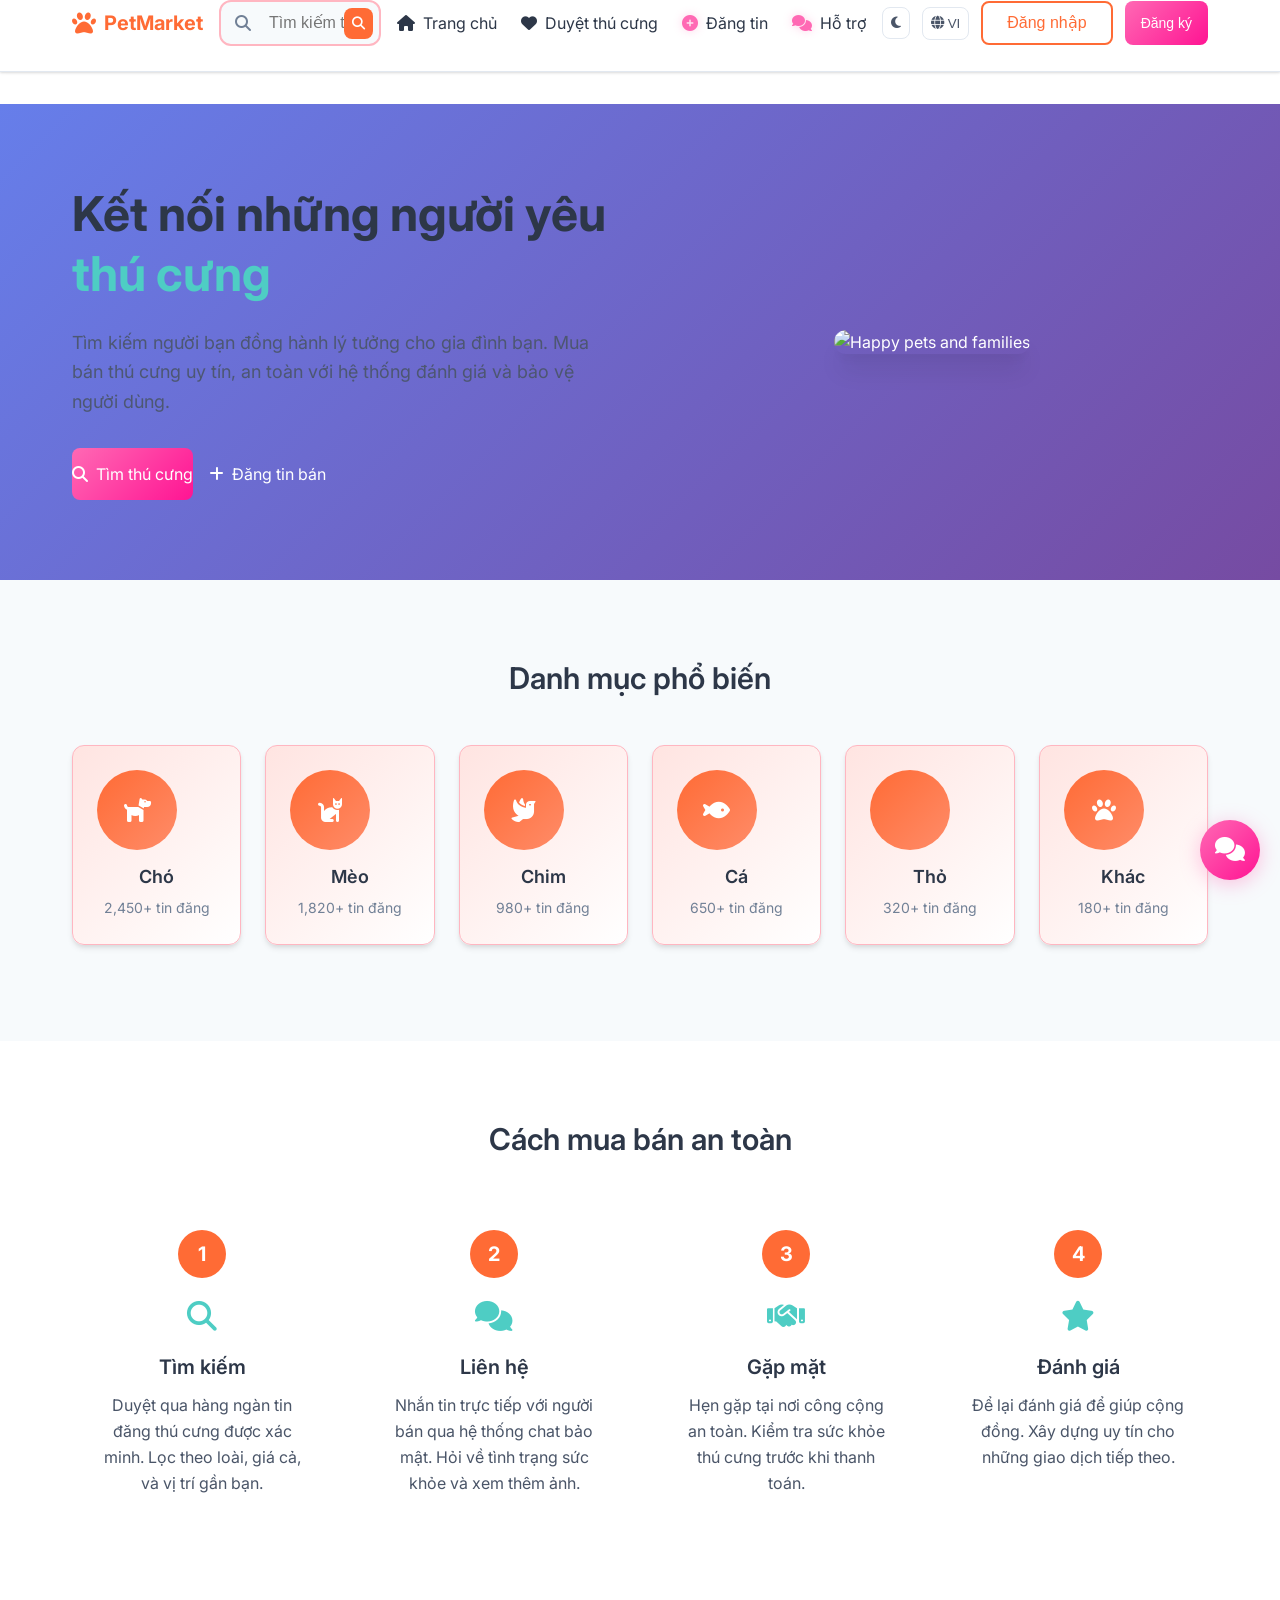
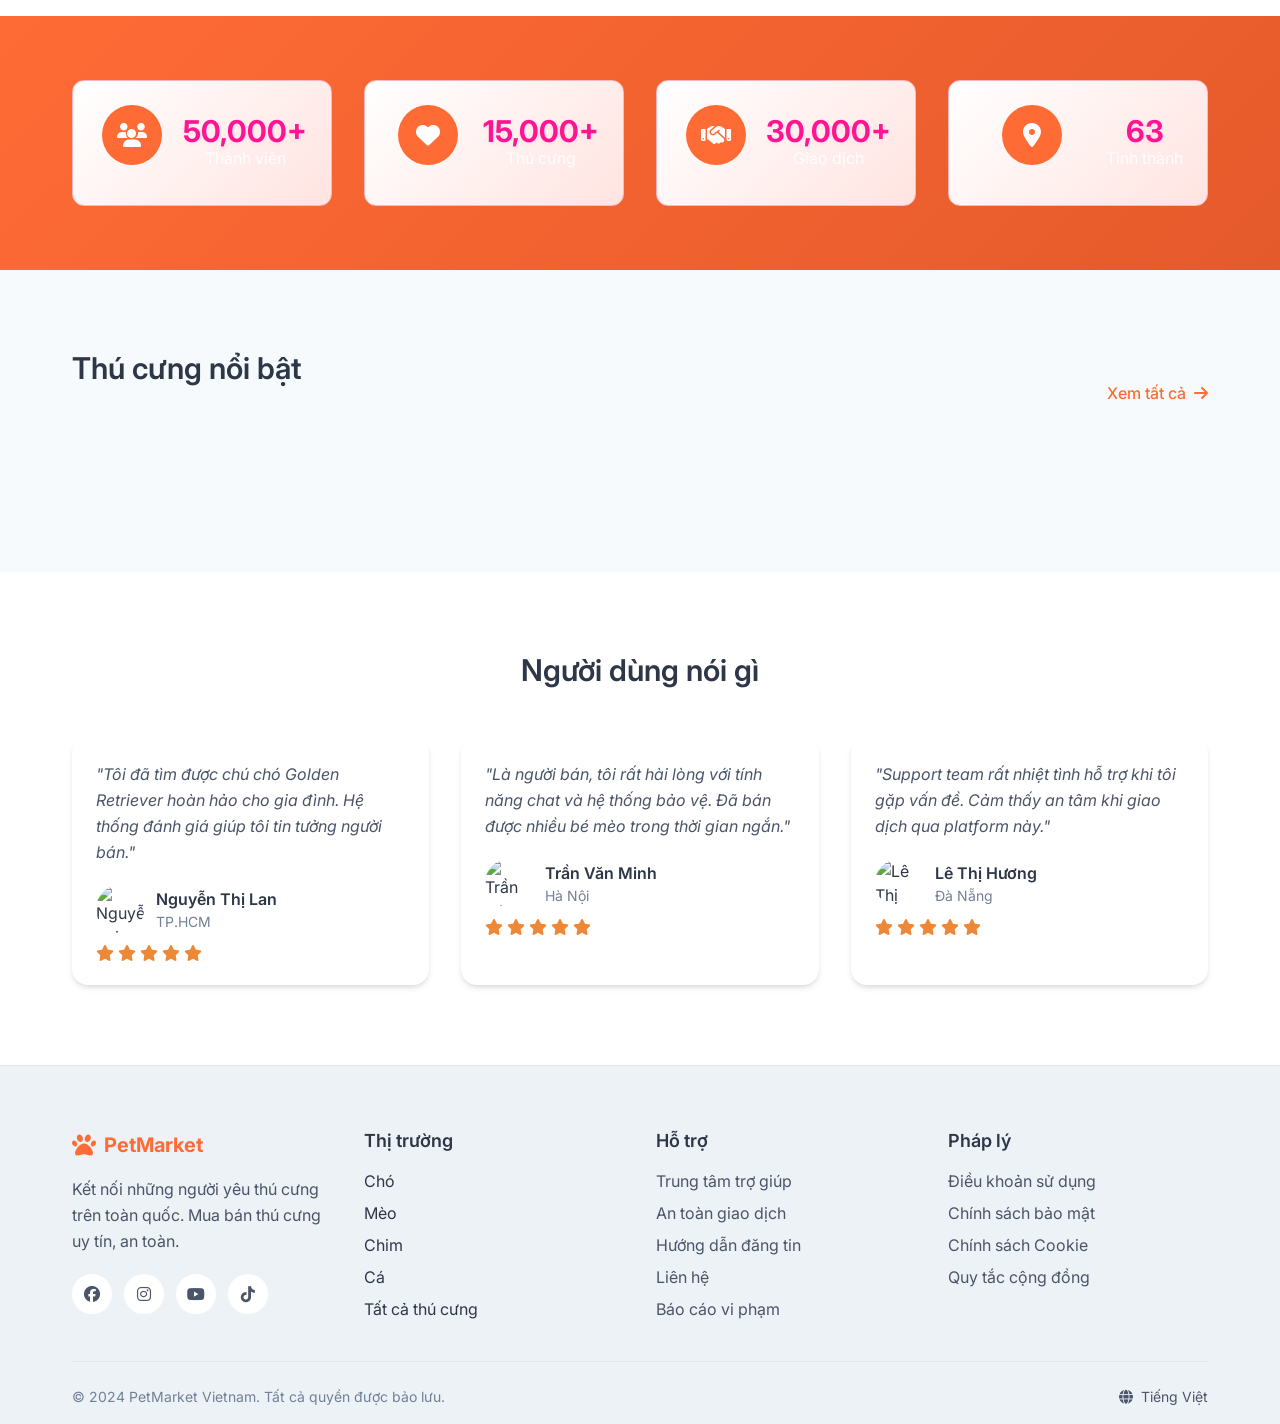
==== index.html @ 0b7215d8 "Complete chat functionality, optimize mobile UI/UX, and implement demo API system Co-authored-by: Ze" ====
<!DOCTYPE html>
<html lang="vi" data-theme="light">
<head>
    <meta charset="UTF-8">
    <meta name="viewport" content="width=device-width, initial-scale=1.0">
    <title>PetMarket Vietnam - Thú Cưng Tại Nhà</title>
    
    <!-- SEO Meta Tags -->
    <meta name="description" content="Kết nối những người yêu thú cưng trên toàn quốc. Mua bán thú cưng uy tín, an toàn với hệ thống đánh giá và bảo vệ người dùng.">
    <meta name="keywords" content="thú cưng, mua bán thú cưng, chó mèo, cá cảnh, chim cảnh, Vietnam pets">
    <meta name="author" content="PetMarket Vietnam">
    
    <!-- Open Graph Meta Tags -->
    <meta property="og:title" content="PetMarket Vietnam - Thú Cưng Tại Nhà">
    <meta property="og:description" content="Kết nối những người yêu thú cưng trên toàn quốc. Mua bán thú cưng uy tín, an toàn.">
    <meta property="og:image" content="/assets/img/brand/og-image.jpg">
    <meta property="og:url" content="https://petmarket.vn">
    <meta property="og:type" content="website">
    <meta property="og:site_name" content="PetMarket Vietnam">
    
    <!-- Twitter Card -->
    <meta name="twitter:card" content="summary_large_image">
    <meta name="twitter:title" content="PetMarket Vietnam - Thú Cưng Tại Nhà">
    <meta name="twitter:description" content="Kết nối những người yêu thú cưng trên toàn quốc">
    <meta name="twitter:image" content="/assets/img/brand/twitter-card.jpg">
    
    <!-- Favicon -->
    <link rel="icon" type="image/svg+xml" href="/assets/img/brand/favicon.svg">
    <link rel="icon" type="image/png" href="/assets/img/brand/favicon.png">
    
    <!-- Fonts -->
    <link rel="preconnect" href="https://fonts.googleapis.com">
    <link rel="preconnect" href="https://fonts.gstatic.com" crossorigin>
    <link href="https://fonts.googleapis.com/css2?family=Inter:wght@300;400;500;600;700&display=swap" rel="stylesheet">
    
    <!-- Font Awesome -->
    <link rel="stylesheet" href="https://cdnjs.cloudflare.com/ajax/libs/font-awesome/6.4.0/css/all.min.css">
    
    <!-- Styles -->
    <link rel="stylesheet" href="assets/css/styles.css">
    
    <!-- Structured Data -->
    <script type="application/ld+json">
    {
        "@context": "https://schema.org",
        "@type": "Organization",
        "name": "PetMarket Vietnam",
        "url": "https://petmarket.vn",
        "logo": "https://petmarket.vn/assets/img/brand/logo.svg",
        "description": "Kết nối những người yêu thú cưng trên toàn quốc",
        "contactPoint": {
            "@type": "ContactPoint",
            "telephone": "+84-xxx-xxx-xxx",
            "contactType": "customer service"
        }
    }
    </script>
</head>
<body>
    <!-- Header -->
    <header class="header">
        <div class="container">
            <div class="header-content">
                <!-- Logo -->
                <div class="logo">
                    <a href="index.html" class="logo-link">
                        <i class="fas fa-paw logo-icon"></i>
                        <span class="logo-text">PetMarket</span>
                    </a>
                </div>
                
                <!-- Search Bar -->
                <div class="search-container">
                    <div class="search-bar">
                        <i class="fas fa-search search-icon"></i>
                        <input type="text" id="global-search" placeholder="Tìm kiếm thú cưng..." class="search-input">
                        <button type="button" class="search-btn">
                            <i class="fas fa-search"></i>
                        </button>
                    </div>
                    <div class="search-suggestions" id="search-suggestions"></div>
                </div>
                
                <!-- Navigation -->
                <nav class="nav-primary">
                    <button class="nav-link nav-btn" data-section="home">
                        <i class="fas fa-home"></i>
                        <span data-i18n="nav.home">Trang chủ</span>
                    </button>
                    <button class="nav-link nav-btn" data-section="buyer-portal">
                        <i class="fas fa-heart"></i>
                        <span data-i18n="nav.browse">Duyệt thú cưng</span>
                    </button>
                    <button class="nav-link nav-btn" data-section="seller-portal" onclick="checkAuthentication('seller')">
                        <i class="fas fa-plus-circle cute-icon"></i>
                        <span data-i18n="nav.sell">Đăng tin</span>
                    </button>
                    <button class="nav-link nav-btn" data-section="admin-portal" onclick="checkAuthentication('admin')" style="display: none;" id="admin-nav">
                        <i class="fas fa-cog cute-icon"></i>
                        <span data-i18n="nav.admin">Quản trị</span>
                    </button>
                    <button class="nav-link nav-btn" data-section="chat-portal">
                        <i class="fas fa-comments cute-icon"></i>
                        <span data-i18n="nav.support">Hỗ trợ</span>
                    </button>
                </nav>
                
                <!-- User Actions -->
                <div class="user-actions">
                    <!-- Theme Toggle -->
                    <button class="theme-toggle" id="theme-toggle" aria-label="Toggle theme">
                        <i class="fas fa-moon"></i>
                    </button>
                    
                    <!-- Language Toggle -->
                    <button class="lang-toggle" id="lang-toggle" aria-label="Change language">
                        <i class="fas fa-globe"></i>
                        <span id="current-lang">VI</span>
                    </button>
                    
                    <!-- Auth Buttons -->
                    <div class="auth-buttons" id="auth-buttons">
                        <button class="btn btn-outline" id="login-btn" data-i18n="auth.login">Đăng nhập</button>
                        <button class="btn btn-primary" id="register-btn" data-i18n="auth.register">Đăng ký</button>
                    </div>
                    
                    <!-- User Menu (hidden by default) -->
                    <div class="user-menu" id="user-menu" style="display: none;">
                        <button class="user-avatar" id="user-avatar">
                            <img src="" alt="User Avatar" id="user-avatar-img">
                            <span id="user-name"></span>
                            <i class="fas fa-chevron-down"></i>
                        </button>
                        <div class="user-dropdown" id="user-dropdown">
                            <a href="#" class="dropdown-item" id="profile-link">
                                <i class="fas fa-user"></i>
                                <span data-i18n="user.profile">Hồ sơ</span>
                            </a>
                            <a href="#" class="dropdown-item" id="orders-link">
                                <i class="fas fa-shopping-bag"></i>
                                <span data-i18n="user.orders">Đơn hàng</span>
                            </a>
                            <a href="#" class="dropdown-item" id="favorites-link">
                                <i class="fas fa-heart"></i>
                                <span data-i18n="user.favorites">Yêu thích</span>
                            </a>
                            <div class="dropdown-divider"></div>
                            <button class="dropdown-item" id="logout-btn">
                                <i class="fas fa-sign-out-alt"></i>
                                <span data-i18n="auth.logout">Đăng xuất</span>
                            </button>
                        </div>
                    </div>
                </div>
                
                <!-- Mobile Menu Toggle -->
                <button class="mobile-menu-toggle" id="mobile-menu-toggle" aria-label="Toggle mobile menu">
                    <i class="fas fa-bars"></i>
                </button>
            </div>
        </div>
        
        <!-- Mobile Menu -->
        <div class="mobile-menu" id="mobile-menu">
            <div class="mobile-search">
                <div class="search-bar">
                    <i class="fas fa-search search-icon"></i>
                    <input type="text" placeholder="Tìm kiếm thú cưng..." class="search-input">
                </div>
            </div>
            <nav class="mobile-nav">
                <button class="mobile-nav-link nav-btn" data-section="home">
                    <i class="fas fa-home"></i>
                    <span data-i18n="nav.home">Trang chủ</span>
                </button>
                <button class="mobile-nav-link nav-btn" data-section="buyer-portal">
                    <i class="fas fa-heart"></i>
                    <span data-i18n="nav.browse">Duyệt thú cưng</span>
                </button>
                <button class="mobile-nav-link nav-btn" data-section="seller-portal">
                    <i class="fas fa-plus-circle"></i>
                    <span data-i18n="nav.sell">Đăng tin</span>
                </button>
                <a href="#support" class="mobile-nav-link">
                    <i class="fas fa-headset"></i>
                    <span data-i18n="nav.support">Hỗ trợ</span>
                </a>
            </nav>
        </div>
    </header>

    <!-- Main Content -->
    <main class="main">
        <!-- Home Section -->
        <section id="home" class="page-section">
        <!-- Hero Section -->
        <section class="hero">
            <div class="hero-background">
                <div class="hero-overlay"></div>
            </div>
            <div class="container">
                <div class="hero-content">
                    <div class="hero-text">
                        <h1 class="hero-title" data-i18n="hero.title">
                            Kết nối những người yêu <span class="highlight">thú cưng</span>
                        </h1>
                        <p class="hero-subtitle" data-i18n="hero.subtitle">
                            Tìm kiếm người bạn đồng hành lý tưởng cho gia đình bạn. 
                            Mua bán thú cưng uy tín, an toàn với hệ thống đánh giá và bảo vệ người dùng.
                        </p>
                        <div class="hero-actions">
                            <button class="btn btn-primary btn-large nav-btn" data-section="buyer-portal">
                                <i class="fas fa-search"></i>
                                <span data-i18n="hero.browse">Tìm thú cưng</span>
                            </button>
                            <button class="btn btn-outline btn-large nav-btn" data-section="seller-portal">
                                <i class="fas fa-plus"></i>
                                <span data-i18n="hero.sell">Đăng tin bán</span>
                            </button>
                        </div>
                    </div>
                    <div class="hero-image">
                        <img src="https://images.unsplash.com/photo-1601758228041-f3b2795255f1?w=600&h=400&fit=crop" 
                             alt="Happy pets and families" class="hero-img">
                    </div>
                </div>
            </div>
        </section>

        <!-- Featured Categories -->
        <section class="categories">
            <div class="container">
                <h2 class="section-title" data-i18n="categories.title">Danh mục phổ biến</h2>
                <div class="categories-grid">
                    <button class="category-card nav-btn" data-section="buyer-portal" data-species="dog">
                        <div class="category-icon">
                            <i class="fas fa-dog"></i>
                        </div>
                        <h3 class="category-name" data-i18n="categories.dogs">Chó</h3>
                        <p class="category-count">2,450+ tin đăng</p>
                    </button>
                    <button class="category-card nav-btn" data-section="buyer-portal" data-species="cat">
                        <div class="category-icon">
                            <i class="fas fa-cat"></i>
                        </div>
                        <h3 class="category-name" data-i18n="categories.cats">Mèo</h3>
                        <p class="category-count">1,820+ tin đăng</p>
                    </button>
                    <button class="category-card nav-btn" data-section="buyer-portal" data-species="bird">
                        <div class="category-icon">
                            <i class="fas fa-dove"></i>
                        </div>
                        <h3 class="category-name" data-i18n="categories.birds">Chim</h3>
                        <p class="category-count">980+ tin đăng</p>
                    </button>
                    <button class="category-card nav-btn" data-section="buyer-portal" data-species="fish">
                        <div class="category-icon">
                            <i class="fas fa-fish"></i>
                        </div>
                        <h3 class="category-name" data-i18n="categories.fish">Cá</h3>
                        <p class="category-count">650+ tin đăng</p>
                    </button>
                    <button class="category-card nav-btn" data-section="buyer-portal" data-species="rabbit">
                        <div class="category-icon">
                            <i class="fas fa-rabbit"></i>
                        </div>
                        <h3 class="category-name" data-i18n="categories.rabbits">Thỏ</h3>
                        <p class="category-count">320+ tin đăng</p>
                    </button>
                    <button class="category-card nav-btn" data-section="buyer-portal" data-species="other">
                        <div class="category-icon">
                            <i class="fas fa-paw"></i>
                        </div>
                        <h3 class="category-name" data-i18n="categories.others">Khác</h3>
                        <p class="category-count">180+ tin đăng</p>
                    </button>
                </div>
            </div>
        </section>

        <!-- How It Works -->
        <section class="how-it-works">
            <div class="container">
                <h2 class="section-title" data-i18n="how.title">Cách mua bán an toàn</h2>
                <div class="steps-grid">
                    <div class="step-card">
                        <div class="step-number">1</div>
                        <div class="step-icon">
                            <i class="fas fa-search"></i>
                        </div>
                        <h3 class="step-title" data-i18n="how.step1.title">Tìm kiếm</h3>
                        <p class="step-description" data-i18n="how.step1.desc">
                            Duyệt qua hàng ngàn tin đăng thú cưng được xác minh. 
                            Lọc theo loài, giá cả, và vị trí gần bạn.
                        </p>
                    </div>
                    <div class="step-card">
                        <div class="step-number">2</div>
                        <div class="step-icon">
                            <i class="fas fa-comments"></i>
                        </div>
                        <h3 class="step-title" data-i18n="how.step2.title">Liên hệ</h3>
                        <p class="step-description" data-i18n="how.step2.desc">
                            Nhắn tin trực tiếp với người bán qua hệ thống chat bảo mật. 
                            Hỏi về tình trạng sức khỏe và xem thêm ảnh.
                        </p>
                    </div>
                    <div class="step-card">
                        <div class="step-number">3</div>
                        <div class="step-icon">
                            <i class="fas fa-handshake"></i>
                        </div>
                        <h3 class="step-title" data-i18n="how.step3.title">Gặp mặt</h3>
                        <p class="step-description" data-i18n="how.step3.desc">
                            Hẹn gặp tại nơi công cộng an toàn. 
                            Kiểm tra sức khỏe thú cưng trước khi thanh toán.
                        </p>
                    </div>
                    <div class="step-card">
                        <div class="step-number">4</div>
                        <div class="step-icon">
                            <i class="fas fa-star"></i>
                        </div>
                        <h3 class="step-title" data-i18n="how.step4.title">Đánh giá</h3>
                        <p class="step-description" data-i18n="how.step4.desc">
                            Để lại đánh giá để giúp cộng đồng. 
                            Xây dựng uy tín cho những giao dịch tiếp theo.
                        </p>
                    </div>
                </div>
            </div>
        </section>

        <!-- Statistics -->
        <section class="stats">
            <div class="container">
                <div class="stats-grid">
                    <div class="stat-card">
                        <div class="stat-icon">
                            <i class="fas fa-users"></i>
                        </div>
                        <div class="stat-content">
                            <div class="stat-number">50,000+</div>
                            <div class="stat-label" data-i18n="stats.users">Thành viên</div>
                        </div>
                    </div>
                    <div class="stat-card">
                        <div class="stat-icon">
                            <i class="fas fa-heart"></i>
                        </div>
                        <div class="stat-content">
                            <div class="stat-number">15,000+</div>
                            <div class="stat-label" data-i18n="stats.pets">Thú cưng</div>
                        </div>
                    </div>
                    <div class="stat-card">
                        <div class="stat-icon">
                            <i class="fas fa-handshake"></i>
                        </div>
                        <div class="stat-content">
                            <div class="stat-number">30,000+</div>
                            <div class="stat-label" data-i18n="stats.transactions">Giao dịch</div>
                        </div>
                    </div>
                    <div class="stat-card">
                        <div class="stat-icon">
                            <i class="fas fa-map-marker-alt"></i>
                        </div>
                        <div class="stat-content">
                            <div class="stat-number">63</div>
                            <div class="stat-label" data-i18n="stats.provinces">Tỉnh thành</div>
                        </div>
                    </div>
                </div>
            </div>
        </section>

        <!-- Featured Pets -->
        <section class="featured-pets">
            <div class="container">
                <div class="section-header">
                    <h2 class="section-title" data-i18n="featured.title">Thú cưng nổi bật</h2>
                    <button class="section-link nav-btn" data-section="buyer-portal" data-i18n="featured.viewAll">
                        Xem tất cả
                        <i class="fas fa-arrow-right"></i>
                    </button>
                </div>
                <div class="pets-grid" id="featured-pets-grid">
                    <!-- Featured pets will be loaded dynamically -->
                </div>
            </div>
        </section>

        <!-- Testimonials -->
        <section class="testimonials">
            <div class="container">
                <h2 class="section-title" data-i18n="testimonials.title">Người dùng nói gì</h2>
                <div class="testimonials-grid">
                    <div class="testimonial-card">
                        <div class="testimonial-content">
                            <p class="testimonial-text">
                                "Tôi đã tìm được chú chó Golden Retriever hoàn hảo cho gia đình. 
                                Hệ thống đánh giá giúp tôi tin tưởng người bán."
                            </p>
                        </div>
                        <div class="testimonial-author">
                            <img src="https://images.unsplash.com/photo-1494790108755-2616b612b287?w=60&h=60&fit=crop&crop=face" 
                                 alt="Nguyễn Thị Lan" class="author-avatar">
                            <div class="author-info">
                                <div class="author-name">Nguyễn Thị Lan</div>
                                <div class="author-location">TP.HCM</div>
                            </div>
                        </div>
                        <div class="testimonial-rating">
                            <i class="fas fa-star"></i>
                            <i class="fas fa-star"></i>
                            <i class="fas fa-star"></i>
                            <i class="fas fa-star"></i>
                            <i class="fas fa-star"></i>
                        </div>
                    </div>
                    
                    <div class="testimonial-card">
                        <div class="testimonial-content">
                            <p class="testimonial-text">
                                "Là người bán, tôi rất hài lòng với tính năng chat và hệ thống bảo vệ. 
                                Đã bán được nhiều bé mèo trong thời gian ngắn."
                            </p>
                        </div>
                        <div class="testimonial-author">
                            <img src="https://images.unsplash.com/photo-1472099645785-5658abf4ff4e?w=60&h=60&fit=crop&crop=face" 
                                 alt="Trần Văn Minh" class="author-avatar">
                            <div class="author-info">
                                <div class="author-name">Trần Văn Minh</div>
                                <div class="author-location">Hà Nội</div>
                            </div>
                        </div>
                        <div class="testimonial-rating">
                            <i class="fas fa-star"></i>
                            <i class="fas fa-star"></i>
                            <i class="fas fa-star"></i>
                            <i class="fas fa-star"></i>
                            <i class="fas fa-star"></i>
                        </div>
                    </div>
                    
                    <div class="testimonial-card">
                        <div class="testimonial-content">
                            <p class="testimonial-text">
                                "Support team rất nhiệt tình hỗ trợ khi tôi gặp vấn đề. 
                                Cảm thấy an tâm khi giao dịch qua platform này."
                            </p>
                        </div>
                        <div class="testimonial-author">
                            <img src="https://images.unsplash.com/photo-1438761681033-6461ffad8d80?w=60&h=60&fit=crop&crop=face" 
                                 alt="Lê Thị Hương" class="author-avatar">
                            <div class="author-info">
                                <div class="author-name">Lê Thị Hương</div>
                                <div class="author-location">Đà Nẵng</div>
                            </div>
                        </div>
                        <div class="testimonial-rating">
                            <i class="fas fa-star"></i>
                            <i class="fas fa-star"></i>
                            <i class="fas fa-star"></i>
                            <i class="fas fa-star"></i>
                            <i class="fas fa-star"></i>
                        </div>
                    </div>
                </div>
            </div>
        </section>
        </section>

        <!-- Buyer Portal Section -->
        <section id="buyer-portal" class="page-section" style="display: none;">
            <div class="container">
                <div class="buyer-header">
                    <h1 class="section-title" data-i18n="buyer.title">Khám phá thú cưng</h1>
                    <p class="section-subtitle" data-i18n="buyer.subtitle">Tìm kiếm người bạn đồng hành hoàn hảo cho gia đình bạn</p>
                </div>

                <!-- Search and Filters -->
                <div class="search-filters">
                    <div class="search-section">
                        <div class="search-bar-large">
                            <i class="fas fa-search search-icon"></i>
                            <input type="text" id="buyer-search" placeholder="Tìm kiếm thú cưng..." class="search-input">
                            <button type="button" class="search-btn" id="buyer-search-btn">
                                <i class="fas fa-search"></i>
                            </button>
                        </div>
                    </div>

                    <div class="filters-section">
                        <div class="filter-group">
                            <label for="species-filter">Loài</label>
                            <select id="species-filter" class="filter-select">
                                <option value="">Tất cả</option>
                                <option value="dog">Chó</option>
                                <option value="cat">Mèo</option>
                                <option value="bird">Chim</option>
                                <option value="fish">Cá</option>
                                <option value="rabbit">Thỏ</option>
                                <option value="other">Khác</option>
                            </select>
                        </div>

                        <div class="filter-group">
                            <label for="price-filter">Giá</label>
                            <select id="price-filter" class="filter-select">
                                <option value="">Tất cả</option>
                                <option value="0-500000">Dưới 500k</option>
                                <option value="500000-1000000">500k - 1tr</option>
                                <option value="1000000-3000000">1tr - 3tr</option>
                                <option value="3000000-5000000">3tr - 5tr</option>
                                <option value="5000000-">Trên 5tr</option>
                            </select>
                        </div>

                        <div class="filter-group">
                            <label for="location-filter">Địa điểm</label>
                            <select id="location-filter" class="filter-select">
                                <option value="">Tất cả</option>
                                <option value="ho-chi-minh">TP. Hồ Chí Minh</option>
                                <option value="ha-noi">Hà Nội</option>
                                <option value="da-nang">Đà Nẵng</option>
                                <option value="can-tho">Cần Thơ</option>
                                <option value="hai-phong">Hải Phòng</option>
                            </select>
                        </div>

                        <div class="filter-group">
                            <label for="age-filter">Tuổi</label>
                            <select id="age-filter" class="filter-select">
                                <option value="">Tất cả</option>
                                <option value="0-3">Dưới 3 tháng</option>
                                <option value="3-6">3-6 tháng</option>
                                <option value="6-12">6-12 tháng</option>
                                <option value="12-">Trên 1 năm</option>
                            </select>
                        </div>

                        <button class="btn btn-primary" id="apply-filters">
                            <i class="fas fa-filter"></i>
                            Lọc
                        </button>
                        <button class="btn btn-outline" id="clear-filters">Xóa bộ lọc</button>
                    </div>
                </div>

                <!-- Quick Actions -->
                <div class="quick-actions">
                    <button class="quick-action-btn" id="view-favorites">
                        <i class="fas fa-heart"></i>
                        <span>Yêu thích (<span id="favorites-count">0</span>)</span>
                    </button>
                    <button class="quick-action-btn" id="view-cart">
                        <i class="fas fa-shopping-cart"></i>
                        <span>Giỏ hàng (<span id="cart-count">0</span>)</span>
                    </button>
                    <button class="quick-action-btn" id="view-orders">
                        <i class="fas fa-list-alt"></i>
                        <span>Đơn hàng</span>
                    </button>
                </div>

                <!-- Pets Grid -->
                <div class="pets-section">
                    <div class="pets-header">
                        <h3>Kết quả tìm kiếm</h3>
                        <div class="view-controls">
                            <button class="view-btn active" data-view="grid">
                                <i class="fas fa-th"></i>
                            </button>
                            <button class="view-btn" data-view="list">
                                <i class="fas fa-list"></i>
                            </button>
                            <select class="sort-select" id="sort-pets">
                                <option value="newest">Mới nhất</option>
                                <option value="price-low">Giá thấp đến cao</option>
                                <option value="price-high">Giá cao đến thấp</option>
                                <option value="popular">Phổ biến</option>
                            </select>
                        </div>
                    </div>

                    <div class="pets-grid" id="buyer-pets-grid">
                        <!-- Pets will be loaded here -->
                    </div>

                    <div class="pagination" id="pets-pagination">
                        <!-- Pagination will be loaded here -->
                    </div>
                </div>
            </div>
        </section>

        <!-- Seller Dashboard Section -->
        <section id="seller-portal" class="page-section" style="display: none;">
            <div class="container">
                <div class="seller-header">
                    <h1 class="section-title" data-i18n="seller.title">Quản lý tin đăng</h1>
                    <p class="section-subtitle" data-i18n="seller.subtitle">Đăng bán thú cưng và quản lý đơn hàng của bạn</p>
                </div>

                <!-- Seller Stats -->
                <div class="seller-stats">
                    <div class="stat-card">
                        <div class="stat-icon">
                            <i class="fas fa-list"></i>
                        </div>
                        <div class="stat-content">
                            <h3 class="stat-number" id="total-listings">0</h3>
                            <p class="stat-label">Tin đăng</p>
                        </div>
                    </div>
                    <div class="stat-card">
                        <div class="stat-icon">
                            <i class="fas fa-eye"></i>
                        </div>
                        <div class="stat-content">
                            <h3 class="stat-number" id="total-views">0</h3>
                            <p class="stat-label">Lượt xem</p>
                        </div>
                    </div>
                    <div class="stat-card">
                        <div class="stat-icon">
                            <i class="fas fa-shopping-cart"></i>
                        </div>
                        <div class="stat-content">
                            <h3 class="stat-number" id="total-orders">0</h3>
                            <p class="stat-label">Đơn hàng</p>
                        </div>
                    </div>
                    <div class="stat-card">
                        <div class="stat-icon">
                            <i class="fas fa-money-bill-wave"></i>
                        </div>
                        <div class="stat-content">
                            <h3 class="stat-number" id="total-revenue">0</h3>
                            <p class="stat-label">Doanh thu</p>
                        </div>
                    </div>
                </div>

                <!-- Seller Actions -->
                <div class="seller-actions">
                    <button class="btn btn-primary btn-large" id="create-listing">
                        <i class="fas fa-plus"></i>
                        Đăng tin mới
                    </button>
                    <button class="btn btn-outline" id="manage-orders">
                        <i class="fas fa-list-alt"></i>
                        Quản lý đơn hàng
                    </button>
                    <button class="btn btn-outline" id="view-analytics">
                        <i class="fas fa-chart-bar"></i>
                        Thống kê
                    </button>
                </div>

                <!-- Listings Management -->
                <div class="listings-section">
                    <div class="section-header">
                        <h3>Tin đăng của bạn</h3>
                        <div class="filter-controls">
                            <select class="filter-select" id="listing-status-filter">
                                <option value="">Tất cả trạng thái</option>
                                <option value="active">Đang hiển thị</option>
                                <option value="pending">Chờ duyệt</option>
                                <option value="sold">Đã bán</option>
                                <option value="inactive">Tạm ẩn</option>
                            </select>
                        </div>
                    </div>

                    <div class="listings-grid" id="seller-listings-grid">
                        <!-- Seller's listings will be loaded here -->
                    </div>
                </div>

                <!-- Orders Section -->
                <div class="orders-section" id="orders-section" style="display: none;">
                    <div class="section-header">
                        <h3>Đơn hàng</h3>
                        <div class="filter-controls">
                            <select class="filter-select" id="order-status-filter">
                                <option value="">Tất cả trạng thái</option>
                                <option value="pending">Chờ xác nhận</option>
                                <option value="confirmed">Đã xác nhận</option>
                                <option value="shipped">Đang giao</option>
                                <option value="delivered">Đã giao</option>
                                <option value="cancelled">Đã hủy</option>
                            </select>
                        </div>
                    </div>

                    <div class="orders-list" id="seller-orders-list">
                        <!-- Orders will be loaded here -->
                    </div>
                </div>
            </div>
        </section>

        <!-- Admin Panel Section -->
        <section id="admin-portal" class="page-section" style="display: none;">
            <div class="container">
                <div class="admin-header">
                    <h1 class="section-title cute-icon">
                        <i class="fas fa-crown"></i> Quản trị viên
                    </h1>
                    <p class="section-subtitle">Quản lý hệ thống và người dùng</p>
                </div>

                <!-- Admin Stats Dashboard -->
                <div class="admin-stats">
                    <div class="stat-card">
                        <div class="stat-icon">
                            <i class="fas fa-users cute-icon"></i>
                        </div>
                        <div class="stat-content">
                            <h3 class="stat-number" id="total-users">0</h3>
                            <p class="stat-label">Người dùng</p>
                        </div>
                    </div>
                    <div class="stat-card">
                        <div class="stat-icon">
                            <i class="fas fa-paw cute-icon"></i>
                        </div>
                        <div class="stat-content">
                            <h3 class="stat-number" id="total-pets">0</h3>
                            <p class="stat-label">Tổng thú cưng</p>
                        </div>
                    </div>
                    <div class="stat-card">
                        <div class="stat-icon">
                            <i class="fas fa-clock cute-icon"></i>
                        </div>
                        <div class="stat-content">
                            <h3 class="stat-number" id="pending-approval">0</h3>
                            <p class="stat-label">Chờ duyệt</p>
                        </div>
                    </div>
                    <div class="stat-card">
                        <div class="stat-icon">
                            <i class="fas fa-chart-line cute-icon"></i>
                        </div>
                        <div class="stat-content">
                            <h3 class="stat-number" id="revenue-today">0</h3>
                            <p class="stat-label">Doanh thu hôm nay</p>
                        </div>
                    </div>
                </div>

                <!-- Admin Controls -->
                <div class="admin-tabs">
                    <button class="tab-btn active" data-tab="pending-listings">
                        <i class="fas fa-clock"></i> Tin đăng chờ duyệt
                    </button>
                    <button class="tab-btn" data-tab="user-management">
                        <i class="fas fa-users"></i> Quản lý người dùng  
                    </button>
                    <button class="tab-btn" data-tab="reports">
                        <i class="fas fa-flag"></i> Báo cáo vi phạm
                    </button>
                    <button class="tab-btn" data-tab="system-settings">
                        <i class="fas fa-cog"></i> Cài đặt hệ thống
                    </button>
                </div>

                <!-- Tab Content -->
                <div class="tab-content active" id="pending-listings">
                    <div class="admin-section-header">
                        <h3>Tin đăng chờ duyệt</h3>
                        <div class="admin-filters">
                            <select id="listing-type-filter">
                                <option value="">Tất cả loại</option>
                                <option value="dog">Chó</option>
                                <option value="cat">Mèo</option>
                                <option value="bird">Chim</option>
                                <option value="other">Khác</option>
                            </select>
                            <button class="btn btn-primary" onclick="loadPendingListings()">
                                <i class="fas fa-sync"></i> Làm mới
                            </button>
                        </div>
                    </div>
                    <div class="pending-listings-grid" id="pending-listings-grid">
                        <!-- Pending listings will be loaded here -->
                        <div class="cute-message">
                            <i class="fas fa-heart love-icon"></i>
                            <p>Hiện tại không có tin đăng nào chờ duyệt</p>
                        </div>
                    </div>
                </div>

                <div class="tab-content" id="user-management">
                    <div class="admin-section-header">
                        <h3>Quản lý người dùng</h3>
                        <div class="admin-filters">
                            <input type="text" placeholder="Tìm kiếm người dùng..." id="user-search">
                            <select id="user-role-filter">
                                <option value="">Tất cả vai trò</option>
                                <option value="buyer">Người mua</option>
                                <option value="seller">Người bán</option>
                                <option value="admin">Quản trị</option>
                            </select>
                        </div>
                    </div>
                    <div class="users-table-container">
                        <table class="admin-table">
                            <thead>
                                <tr>
                                    <th>Người dùng</th>
                                    <th>Email</th>
                                    <th>Vai trò</th>
                                    <th>Trạng thái</th>
                                    <th>Ngày tham gia</th>
                                    <th>Hành động</th>
                                </tr>
                            </thead>
                            <tbody id="users-table-body">
                                <!-- Users will be loaded here -->
                            </tbody>
                        </table>
                    </div>
                </div>

                <div class="tab-content" id="reports">
                    <div class="admin-section-header">
                        <h3>Báo cáo vi phạm</h3>
                        <div class="admin-filters">
                            <select id="report-status-filter">
                                <option value="">Tất cả</option>
                                <option value="pending">Chờ xử lý</option>
                                <option value="resolved">Đã xử lý</option>
                                <option value="dismissed">Đã bỏ qua</option>
                            </select>
                        </div>
                    </div>
                    <div class="reports-list" id="reports-list">
                        <!-- Reports will be loaded here -->
                    </div>
                </div>

                <div class="tab-content" id="system-settings">
                    <div class="admin-section-header">
                        <h3>Cài đặt hệ thống</h3>
                    </div>
                    <div class="settings-form">
                        <div class="setting-group">
                            <label>Phí giao dịch (%)</label>
                            <input type="number" id="transaction-fee" value="5" min="0" max="20">
                        </div>
                        <div class="setting-group">
                            <label>Số tin đăng tối đa mỗi người dùng</label>
                            <input type="number" id="max-listings" value="10" min="1" max="100">
                        </div>
                        <div class="setting-group">
                            <label>Tự động duyệt tin đăng</label>
                            <input type="checkbox" id="auto-approve">
                        </div>
                        <button class="btn btn-primary" onclick="saveSystemSettings()">
                            <i class="fas fa-save"></i> Lưu cài đặt
                        </button>
                    </div>
                </div>
            </div>
        </section>

        <!-- Chat Support Section -->
        <section id="chat-portal" class="page-section" style="display: none;">
            <div class="container">
                <div class="chat-header">
                    <h1 class="section-title">
                        <i class="fas fa-comments cute-icon"></i> Hỗ trợ khách hàng
                    </h1>
                    <p class="section-subtitle">Liên hệ với đội ngũ hỗ trợ 24/7</p>
                </div>

                <!-- Chat Interface -->
                <div class="chat-container">
                    <div class="chat-sidebar">
                        <div class="chat-user-info">
                            <div class="user-avatar">
                                <i class="fas fa-user cute-icon"></i>
                            </div>
                            <div class="user-details">
                                <h4 id="chat-user-name">Khách hàng</h4>
                                <span class="user-status online">
                                    <i class="fas fa-circle"></i> Đang hoạt động
                                </span>
                            </div>
                        </div>
                        
                        <div class="chat-options">
                            <button class="chat-option-btn" data-topic="general">
                                <i class="fas fa-question-circle"></i> Hỗ trợ chung
                            </button>
                            <button class="chat-option-btn" data-topic="buying">
                                <i class="fas fa-shopping-cart"></i> Mua thú cưng
                            </button>
                            <button class="chat-option-btn" data-topic="selling">
                                <i class="fas fa-tag"></i> Bán thú cưng
                            </button>
                            <button class="chat-option-btn" data-topic="technical">
                                <i class="fas fa-wrench"></i> Hỗ trợ kỹ thuật
                            </button>
                        </div>

                        <div class="quick-actions">
                            <h5>Hành động nhanh</h5>
                            <button class="quick-action-btn" onclick="sendQuickMessage('Tôi cần hỗ trợ mua thú cưng')">
                                <i class="fas fa-paw"></i> Hỗ trợ mua thú cưng
                            </button>
                            <button class="quick-action-btn" onclick="sendQuickMessage('Tôi muốn đăng bán thú cưng')">
                                <i class="fas fa-plus"></i> Đăng bán thú cưng
                            </button>
                            <button class="quick-action-btn" onclick="sendQuickMessage('Tôi gặp vấn đề với đơn hàng')">
                                <i class="fas fa-exclamation-triangle"></i> Vấn đề đơn hàng
                            </button>
                        </div>
                    </div>

                    <div class="chat-main">
                        <div class="chat-messages" id="chat-messages">
                            <div class="message support-message">
                                <div class="message-avatar">
                                    <i class="fas fa-headset cute-icon"></i>
                                </div>
                                <div class="message-content">
                                    <div class="message-header">
                                        <span class="sender-name">Hỗ trợ viên PetMarket</span>
                                        <span class="message-time">Bây giờ</span>
                                    </div>
                                    <div class="message-text">
                                        <p>Xin chào! 🐾 Tôi là hỗ trợ viên của PetMarket. Tôi có thể giúp gì cho bạn hôm nay?</p>
                                    </div>
                                </div>
                            </div>
                        </div>

                        <div class="chat-input-area">
                            <div class="chat-input-container">
                                <input type="text" id="chat-input" placeholder="Nhập tin nhắn của bạn..." autocomplete="off">
                                <button class="btn btn-primary" id="send-message-btn" onclick="sendChatMessage()">
                                    <i class="fas fa-paper-plane"></i>
                                </button>
                            </div>
                            <div class="chat-tools">
                                <button class="tool-btn" onclick="attachFile()">
                                    <i class="fas fa-paperclip"></i> Đính kèm
                                </button>
                                <button class="tool-btn" onclick="addEmoji()">
                                    <i class="fas fa-smile"></i> Emoji
                                </button>
                                <button class="tool-btn" onclick="endChat()">
                                    <i class="fas fa-times"></i> Kết thúc chat
                                </button>
                            </div>
                        </div>
                    </div>
                </div>

                <!-- Support Info -->
                <div class="support-info">
                    <div class="support-card">
                        <h4><i class="fas fa-clock cute-icon"></i> Giờ hỗ trợ</h4>
                        <p>24/7 - Chúng tôi luôn sẵn sàng hỗ trợ bạn</p>
                    </div>
                    <div class="support-card">
                        <h4><i class="fas fa-phone cute-icon"></i> Hotline</h4>
                        <p>1900-PETMART (1900-738627)</p>
                    </div>
                    <div class="support-card">
                        <h4><i class="fas fa-envelope cute-icon"></i> Email</h4>
                        <p>support@petmarket.vn</p>
                    </div>
                </div>
            </div>
        </section>
    </main>

    <!-- Floating Chat Button -->
    <button class="fab-cute" onclick="showSection('chat-portal')" title="Hỗ trợ trực tuyến">
        <i class="fas fa-comments"></i>
    </button>

    <!-- Footer -->
    <footer class="footer">
        <div class="container">
            <div class="footer-content">
                <div class="footer-section">
                    <div class="footer-logo">
                        <i class="fas fa-paw logo-icon"></i>
                        <span class="logo-text">PetMarket</span>
                    </div>
                    <p class="footer-description">
                        Kết nối những người yêu thú cưng trên toàn quốc. 
                        Mua bán thú cưng uy tín, an toàn.
                    </p>
                    <div class="social-links">
                        <a href="#" class="social-link" aria-label="Facebook">
                            <i class="fab fa-facebook"></i>
                        </a>
                        <a href="#" class="social-link" aria-label="Instagram">
                            <i class="fab fa-instagram"></i>
                        </a>
                        <a href="#" class="social-link" aria-label="YouTube">
                            <i class="fab fa-youtube"></i>
                        </a>
                        <a href="#" class="social-link" aria-label="TikTok">
                            <i class="fab fa-tiktok"></i>
                        </a>
                    </div>
                </div>
                
                <div class="footer-section">
                    <h3 class="footer-title" data-i18n="footer.marketplace">Thị trường</h3>
                    <ul class="footer-links">
                        <li><button class="footer-link nav-btn" data-section="buyer-portal" data-species="dog" data-i18n="categories.dogs">Chó</button></li>
                        <li><button class="footer-link nav-btn" data-section="buyer-portal" data-species="cat" data-i18n="categories.cats">Mèo</button></li>
                        <li><button class="footer-link nav-btn" data-section="buyer-portal" data-species="bird" data-i18n="categories.birds">Chim</button></li>
                        <li><button class="footer-link nav-btn" data-section="buyer-portal" data-species="fish" data-i18n="categories.fish">Cá</button></li>
                        <li><button class="footer-link nav-btn" data-section="buyer-portal" data-i18n="footer.all">Tất cả thú cưng</button></li>
                    </ul>
                </div>
                
                <div class="footer-section">
                    <h3 class="footer-title" data-i18n="footer.support">Hỗ trợ</h3>
                    <ul class="footer-links">
                        <li><a href="#support" data-i18n="footer.help">Trung tâm trợ giúp</a></li>
                        <li><a href="#" data-i18n="footer.safety">An toàn giao dịch</a></li>
                        <li><a href="#" data-i18n="footer.guidelines">Hướng dẫn đăng tin</a></li>
                        <li><a href="#" data-i18n="footer.contact">Liên hệ</a></li>
                        <li><a href="#" data-i18n="footer.report">Báo cáo vi phạm</a></li>
                    </ul>
                </div>
                
                <div class="footer-section">
                    <h3 class="footer-title" data-i18n="footer.legal">Pháp lý</h3>
                    <ul class="footer-links">
                        <li><a href="#" data-i18n="footer.terms">Điều khoản sử dụng</a></li>
                        <li><a href="#" data-i18n="footer.privacy">Chính sách bảo mật</a></li>
                        <li><a href="#" data-i18n="footer.cookies">Chính sách Cookie</a></li>
                        <li><a href="#" data-i18n="footer.community">Quy tắc cộng đồng</a></li>
                    </ul>
                </div>
            </div>
            
            <div class="footer-bottom">
                <div class="footer-bottom-content">
                    <p class="copyright">
                        © 2024 PetMarket Vietnam. <span data-i18n="footer.rights">Tất cả quyền được bảo lưu.</span>
                    </p>
                    <div class="footer-bottom-links">
                        <span class="language-info">
                            <i class="fas fa-globe"></i>
                            <span id="footer-lang">Tiếng Việt</span>
                        </span>
                    </div>
                </div>
            </div>
        </div>
    </footer>

    <!-- Modals -->
    
    <!-- Pet Detail Modal -->
    <div id="pet-detail-modal" class="modal">
        <div class="modal-content modal-large">
            <div class="modal-header">
                <h2 id="pet-detail-title">Chi tiết thú cưng</h2>
                <button class="modal-close" onclick="closeModal('pet-detail-modal')">
                    <i class="fas fa-times"></i>
                </button>
            </div>
            <div class="modal-body" id="pet-detail-content">
                <!-- Pet details will be loaded here -->
            </div>
        </div>
    </div>

    <!-- Create Listing Modal -->
    <div id="create-listing-modal" class="modal">
        <div class="modal-content modal-large">
            <div class="modal-header">
                <h2>Đăng tin bán thú cưng</h2>
                <button class="modal-close" onclick="closeModal('create-listing-modal')">
                    <i class="fas fa-times"></i>
                </button>
            </div>
            <div class="modal-body">
                <form id="create-listing-form" class="listing-form">
                    <div class="form-step" data-step="1">
                        <h3>Thông tin cơ bản</h3>
                        <div class="form-group">
                            <label for="listing-title">Tiêu đề tin đăng *</label>
                            <input type="text" id="listing-title" name="title" required>
                        </div>
                        <div class="form-group">
                            <label for="listing-species">Loài thú cưng *</label>
                            <select id="listing-species" name="species" required>
                                <option value="">Chọn loài</option>
                                <option value="dog">Chó</option>
                                <option value="cat">Mèo</option>
                                <option value="bird">Chim</option>
                                <option value="fish">Cá</option>
                                <option value="rabbit">Thỏ</option>
                                <option value="other">Khác</option>
                            </select>
                        </div>
                        <div class="form-group">
                            <label for="listing-breed">Giống</label>
                            <input type="text" id="listing-breed" name="breed">
                        </div>
                        <div class="form-group">
                            <label for="listing-age">Tuổi (tháng)</label>
                            <input type="number" id="listing-age" name="age" min="0">
                        </div>
                        <div class="form-group">
                            <label for="listing-gender">Giới tính</label>
                            <select id="listing-gender" name="gender">
                                <option value="">Chọn giới tính</option>
                                <option value="male">Đực</option>
                                <option value="female">Cái</option>
                            </select>
                        </div>
                    </div>

                    <div class="form-step" data-step="2" style="display: none;">
                        <h3>Mô tả và hình ảnh</h3>
                        <div class="form-group">
                            <label for="listing-description">Mô tả chi tiết</label>
                            <textarea id="listing-description" name="description" rows="5"></textarea>
                        </div>
                        <div class="form-group">
                            <label for="listing-images">Hình ảnh</label>
                            <input type="file" id="listing-images" name="images" multiple accept="image/*">
                            <div class="image-preview" id="image-preview"></div>
                        </div>
                    </div>

                    <div class="form-step" data-step="3" style="display: none;">
                        <h3>Giá và liên hệ</h3>
                        <div class="form-group">
                            <label for="listing-price">Giá (VND) *</label>
                            <input type="number" id="listing-price" name="price" required min="0">
                        </div>
                        <div class="form-group">
                            <label for="listing-location">Địa điểm *</label>
                            <select id="listing-location" name="location" required>
                                <option value="">Chọn tỉnh/thành</option>
                                <option value="ho-chi-minh">TP. Hồ Chí Minh</option>
                                <option value="ha-noi">Hà Nội</option>
                                <option value="da-nang">Đà Nẵng</option>
                                <option value="can-tho">Cần Thơ</option>
                                <option value="hai-phong">Hải Phòng</option>
                            </select>
                        </div>
                        <div class="form-group">
                            <label for="listing-contact">Số điện thoại liên hệ</label>
                            <input type="tel" id="listing-contact" name="contactPhone">
                        </div>
                    </div>

                    <div class="form-navigation">
                        <button type="button" class="btn btn-outline" id="prev-step" style="display: none;">Quay lại</button>
                        <button type="button" class="btn btn-primary" id="next-step">Tiếp theo</button>
                        <button type="submit" class="btn btn-primary" id="submit-listing" style="display: none;">Đăng tin</button>
                    </div>
                </form>
            </div>
        </div>
    </div>

    <!-- Shopping Cart Modal -->
    <div id="cart-modal" class="modal">
        <div class="modal-content">
            <div class="modal-header">
                <h2>Giỏ hàng</h2>
                <button class="modal-close" onclick="closeModal('cart-modal')">
                    <i class="fas fa-times"></i>
                </button>
            </div>
            <div class="modal-body">
                <div id="cart-items">
                    <!-- Cart items will be loaded here -->
                </div>
                <div class="cart-total">
                    <strong>Tổng cộng: <span id="cart-total">0 VND</span></strong>
                </div>
                <div class="cart-actions">
                    <button class="btn btn-outline" onclick="clearCart()">Xóa tất cả</button>
                    <button class="btn btn-primary" onclick="proceedToCheckout()">Thanh toán</button>
                </div>
            </div>
        </div>
    </div>

    <div id="auth-modal" class="modal">
        <div class="modal-content">
            <div class="modal-header">
                <h2 id="auth-modal-title">Đăng nhập</h2>
                <button class="modal-close" id="auth-modal-close">
                    <i class="fas fa-times"></i>
                </button>
            </div>
            <div class="modal-body">
                <!-- Login Form -->
                <form id="login-form" class="auth-form">
                    <div class="form-group">
                        <label for="login-email">Email</label>
                        <input type="email" id="login-email" name="email" required>
                    </div>
                    <div class="form-group">
                        <label for="login-password">Mật khẩu</label>
                        <input type="password" id="login-password" name="password" required>
                    </div>
                    <button type="submit" class="btn btn-primary btn-full">Đăng nhập</button>
                </form>
                
                <!-- Register Form -->
                <form id="register-form" class="auth-form" style="display: none;">
                    <div class="form-group">
                        <label for="register-name">Họ và tên</label>
                        <input type="text" id="register-name" name="fullName" required>
                    </div>
                    <div class="form-group">
                        <label for="register-email">Email</label>
                        <input type="email" id="register-email" name="email" required>
                    </div>
                    <div class="form-group">
                        <label for="register-phone">Số điện thoại</label>
                        <input type="tel" id="register-phone" name="phone">
                    </div>
                    <div class="form-group">
                        <label for="register-password">Mật khẩu</label>
                        <input type="password" id="register-password" name="password" required>
                    </div>
                    <div class="form-group">
                        <label for="register-role">Vai trò</label>
                        <select id="register-role" name="role">
                            <option value="buyer">Người mua</option>
                            <option value="seller">Người bán</option>
                        </select>
                    </div>
                    <button type="submit" class="btn btn-primary btn-full">Đăng ký</button>
                </form>
                
                <div class="auth-switch">
                    <p id="auth-switch-text">
                        Chưa có tài khoản? 
                        <button type="button" id="auth-switch-btn" class="link-btn">Đăng ký ngay</button>
                    </p>
                </div>
            </div>
        </div>
    </div>

    <!-- Loading Spinner -->
    <div id="loading-spinner" class="loading-spinner" style="display: none;">
        <div class="spinner"></div>
    </div>

    <!-- Toast Notifications -->
    <div id="toast-container" class="toast-container"></div>

    
    <!-- Floating Chat Button for Mobile -->
    <div id="floating-chat" class="floating-chat">
        <button class="floating-chat-btn" onclick="showSection('chat-portal')" title="Hỗ trợ khách hàng">
            <i class="fas fa-comments"></i>
            <span class="chat-notification-badge" id="chat-notification" style="display: none;"></span>
        </button>
    </div>

    <!-- Scripts -->
    <script type="module" src="assets/js/utils.js"></script>
    <script type="module" src="assets/js/i18n.js"></script>
    <script type="module" src="assets/js/api.js"></script>
    <script type="module" src="assets/js/main.js"></script>
</body>
</html>
---- assets/css/styles.css ----
/* Pet Marketplace - Modern CSS with Custom Properties and Dark Mode */

/* CSS Custom Properties (Variables) */
:root {
  /* Brand Colors */
  --primary-color: #ff6b35;
  --primary-dark: #e55a2b;
  --primary-light: #ff8c69;
  --secondary-color: #4ecdc4;
  --accent-color: #45b7aa;
  
  /* Cute Pink Theme Colors */
  --pink-primary: #ff69b4;
  --pink-light: #ffb6c1;
  --pink-pastel: #ffc0cb;
  --pink-soft: #ffe4e1;
  --pink-accent: #ff1493;
  --pink-warm: #ff91a4;
  
  /* Neutral Colors - Light Theme */
  --text-primary: #2d3748;
  --text-secondary: #4a5568;
  --text-tertiary: #718096;
  --text-inverse: #ffffff;
  
  /* Background Colors - Light Theme */
  --bg-primary: #ffffff;
  --bg-secondary: #f7fafc;
  --bg-tertiary: #edf2f7;
  --bg-overlay: rgba(0, 0, 0, 0.5);
  
  /* Border Colors */
  --border-light: #e2e8f0;
  --border-medium: #cbd5e0;
  --border-dark: #a0aec0;
  
  /* Status Colors */
  --success-color: #48bb78;
  --warning-color: #ed8936;
  --error-color: #f56565;
  --info-color: #4299e1;
  
  /* Shadows */
  --shadow-sm: 0 1px 3px 0 rgba(0, 0, 0, 0.1), 0 1px 2px 0 rgba(0, 0, 0, 0.06);
  --shadow-md: 0 4px 6px -1px rgba(0, 0, 0, 0.1), 0 2px 4px -1px rgba(0, 0, 0, 0.06);
  --shadow-lg: 0 10px 15px -3px rgba(0, 0, 0, 0.1), 0 4px 6px -2px rgba(0, 0, 0, 0.05);
  --shadow-xl: 0 20px 25px -5px rgba(0, 0, 0, 0.1), 0 10px 10px -5px rgba(0, 0, 0, 0.04);
  
  /* Border Radius */
  --radius-sm: 4px;
  --radius-md: 8px;
  --radius-lg: 12px;
  --radius-xl: 16px;
  --radius-full: 50%;
  
  /* Spacing Scale */
  --space-1: 0.25rem;
  --space-2: 0.5rem;
  --space-3: 0.75rem;
  --space-4: 1rem;
  --space-5: 1.25rem;
  --space-6: 1.5rem;
  --space-8: 2rem;
  --space-10: 2.5rem;
  --space-12: 3rem;
  --space-16: 4rem;
  --space-20: 5rem;
  
  /* Typography */
  --font-family: 'Inter', -apple-system, BlinkMacSystemFont, 'Segoe UI', Roboto, sans-serif;
  --font-size-xs: 0.75rem;
  --font-size-sm: 0.875rem;
  --font-size-base: 1rem;
  --font-size-lg: 1.125rem;
  --font-size-xl: 1.25rem;
  --font-size-2xl: 1.5rem;
  --font-size-3xl: 1.875rem;
  --font-size-4xl: 2.25rem;
  --font-size-5xl: 3rem;
  
  /* Font Weights */
  --font-light: 300;
  --font-normal: 400;
  --font-medium: 500;
  --font-semibold: 600;
  --font-bold: 700;
  
  /* Line Heights */
  --leading-tight: 1.25;
  --leading-snug: 1.375;
  --leading-normal: 1.5;
  --leading-relaxed: 1.625;
  --leading-loose: 2;
  
  /* Transitions */
  --transition-fast: 150ms ease-in-out;
  --transition-normal: 250ms ease-in-out;
  --transition-slow: 350ms ease-in-out;
  
  /* Layout */
  --header-height: 72px;
  --footer-height: auto;
  --container-max-width: 1200px;
  --content-max-width: 800px;
  
  /* Breakpoints (for reference) */
  --breakpoint-sm: 640px;
  --breakpoint-md: 768px;
  --breakpoint-lg: 1024px;
  --breakpoint-xl: 1280px;
}

/* Dark Theme Variables */
[data-theme="dark"] {
  --text-primary: #f7fafc;
  --text-secondary: #e2e8f0;
  --text-tertiary: #a0aec0;
  --text-inverse: #2d3748;
  
  --bg-primary: #1a202c;
  --bg-secondary: #2d3748;
  --bg-tertiary: #4a5568;
  --bg-overlay: rgba(0, 0, 0, 0.7);
  
  --border-light: #4a5568;
  --border-medium: #718096;
  --border-dark: #a0aec0;
}

/* Reset and Base Styles */
*,
*::before,
*::after {
  box-sizing: border-box;
  margin: 0;
  padding: 0;
}

html {
  font-size: 16px;
  scroll-behavior: smooth;
}

body {
  font-family: var(--font-family);
  font-size: var(--font-size-base);
  font-weight: var(--font-normal);
  line-height: var(--leading-normal);
  color: var(--text-primary);
  background-color: var(--bg-primary);
  -webkit-font-smoothing: antialiased;
  -moz-osx-font-smoothing: grayscale;
  transition: background-color var(--transition-normal), color var(--transition-normal);
}

/* Typography */
h1, h2, h3, h4, h5, h6 {
  font-weight: var(--font-semibold);
  line-height: var(--leading-tight);
  color: var(--text-primary);
  margin-bottom: var(--space-4);
}

h1 { font-size: var(--font-size-4xl); }
h2 { font-size: var(--font-size-3xl); }
h3 { font-size: var(--font-size-2xl); }
h4 { font-size: var(--font-size-xl); }
h5 { font-size: var(--font-size-lg); }
h6 { font-size: var(--font-size-base); }

p {
  margin-bottom: var(--space-4);
  color: var(--text-secondary);
  line-height: var(--leading-relaxed);
}

a {
  color: var(--primary-color);
  text-decoration: none;
  transition: color var(--transition-fast);
}

a:hover {
  color: var(--primary-dark);
}

/* Layout Components */
.container {
  max-width: var(--container-max-width);
  margin: 0 auto;
  padding: 0 var(--space-4);
}

@media (min-width: 640px) {
  .container {
    padding: 0 var(--space-6);
  }
}

@media (min-width: 1024px) {
  .container {
    padding: 0 var(--space-8);
  }
}

/* Button Components */
.btn {
  display: inline-flex;
  align-items: center;
  justify-content: center;
  gap: var(--space-2);
  padding: var(--space-3) var(--space-6);
  font-size: var(--font-size-base);
  font-weight: var(--font-medium);
  line-height: 1;
  border: 2px solid transparent;
  border-radius: var(--radius-md);
  cursor: pointer;
  transition: all var(--transition-fast);
  text-decoration: none;
  min-height: 44px; /* Accessibility - minimum touch target */
}

.btn:focus {
  outline: 2px solid var(--primary-color);
  outline-offset: 2px;
}

.btn-primary {
  background-color: var(--primary-color);
  color: var(--text-inverse);
  border-color: var(--primary-color);
}

.btn-primary:hover {
  background-color: var(--primary-dark);
  border-color: var(--primary-dark);
  color: var(--text-inverse);
}

.btn-outline {
  background-color: transparent;
  color: var(--primary-color);
  border-color: var(--primary-color);
}

.btn-outline:hover {
  background-color: var(--primary-color);
  color: var(--text-inverse);
}

.btn-secondary {
  background-color: var(--bg-tertiary);
  color: var(--text-primary);
  border-color: var(--border-medium);
}

.btn-secondary:hover {
  background-color: var(--border-medium);
}

.btn-large {
  padding: var(--space-4) var(--space-8);
  font-size: var(--font-size-lg);
  min-height: 52px;
}

.btn-small {
  padding: var(--space-2) var(--space-4);
  font-size: var(--font-size-sm);
  min-height: 36px;
}

.btn-full {
  width: 100%;
}

.btn:disabled {
  opacity: 0.5;
  cursor: not-allowed;
}

.link-btn {
  background: none;
  border: none;
  color: var(--primary-color);
  cursor: pointer;
  text-decoration: underline;
  font-size: inherit;
  padding: 0;
}

.link-btn:hover {
  color: var(--primary-dark);
}

/* Header */
.header {
  position: sticky;
  top: 0;
  z-index: 1000;
  background-color: var(--bg-primary);
  border-bottom: 1px solid var(--border-light);
  box-shadow: var(--shadow-sm);
  height: var(--header-height);
}

.header-content {
  display: flex;
  align-items: center;
  justify-content: space-between;
  height: 100%;
  gap: var(--space-4);
}

/* Logo */
.logo-link {
  display: flex;
  align-items: center;
  gap: var(--space-2);
  color: var(--primary-color);
  font-size: var(--font-size-xl);
  font-weight: var(--font-bold);
}

.logo-link:hover {
  color: var(--primary-dark);
}

.logo-icon {
  font-size: var(--font-size-2xl);
}

/* Search */
.search-container {
  position: relative;
  flex: 1;
  max-width: 500px;
}

.search-bar {
  position: relative;
  display: flex;
  align-items: center;
}

.search-input {
  width: 100%;
  padding: var(--space-3) var(--space-4) var(--space-3) var(--space-12);
  border: 1px solid var(--border-medium);
  border-radius: var(--radius-lg);
  font-size: var(--font-size-base);
  background-color: var(--bg-secondary);
  color: var(--text-primary);
  transition: all var(--transition-fast);
}

.search-input:focus {
  outline: none;
  border-color: var(--primary-color);
  box-shadow: 0 0 0 3px rgba(255, 107, 53, 0.1);
}

.search-icon {
  position: absolute;
  left: var(--space-4);
  color: var(--text-tertiary);
  z-index: 1;
}

.search-btn {
  position: absolute;
  right: var(--space-2);
  padding: var(--space-2);
  background: var(--primary-color);
  color: var(--text-inverse);
  border: none;
  border-radius: var(--radius-md);
  cursor: pointer;
  transition: background-color var(--transition-fast);
}

.search-btn:hover {
  background-color: var(--primary-dark);
}

.search-suggestions {
  position: absolute;
  top: 100%;
  left: 0;
  right: 0;
  background: var(--bg-primary);
  border: 1px solid var(--border-light);
  border-radius: var(--radius-md);
  box-shadow: var(--shadow-lg);
  z-index: 1000;
  display: none;
}

/* Navigation */
.nav-primary {
  display: flex;
  align-items: center;
  gap: var(--space-6);
}

.nav-link {
  display: flex;
  align-items: center;
  gap: var(--space-2);
  padding: var(--space-2) var(--space-4);
  color: var(--text-secondary);
  font-weight: var(--font-medium);
  border-radius: var(--radius-md);
  transition: all var(--transition-fast);
}

.nav-link:hover {
  color: var(--primary-color);
  background-color: var(--bg-secondary);
}

/* User Actions */
.user-actions {
  display: flex;
  align-items: center;
  gap: var(--space-3);
}

.theme-toggle,
.lang-toggle {
  display: flex;
  align-items: center;
  gap: var(--space-1);
  padding: var(--space-2);
  background: transparent;
  border: 1px solid var(--border-light);
  border-radius: var(--radius-md);
  color: var(--text-secondary);
  cursor: pointer;
  transition: all var(--transition-fast);
}

.theme-toggle:hover,
.lang-toggle:hover {
  color: var(--primary-color);
  border-color: var(--primary-color);
}

.auth-buttons {
  display: flex;
  align-items: center;
  gap: var(--space-3);
}

/* User Menu */
.user-menu {
  position: relative;
}

.user-avatar {
  display: flex;
  align-items: center;
  gap: var(--space-2);
  padding: var(--space-2);
  background: transparent;
  border: 1px solid var(--border-light);
  border-radius: var(--radius-md);
  cursor: pointer;
  transition: all var(--transition-fast);
}

.user-avatar:hover {
  border-color: var(--primary-color);
}

.user-avatar img {
  width: 32px;
  height: 32px;
  border-radius: var(--radius-full);
  object-fit: cover;
}

.user-dropdown {
  position: absolute;
  top: 100%;
  right: 0;
  min-width: 200px;
  background: var(--bg-primary);
  border: 1px solid var(--border-light);
  border-radius: var(--radius-md);
  box-shadow: var(--shadow-lg);
  z-index: 1000;
  padding: var(--space-2);
  display: none;
}

.dropdown-item {
  display: flex;
  align-items: center;
  gap: var(--space-3);
  width: 100%;
  padding: var(--space-3);
  background: transparent;
  border: none;
  border-radius: var(--radius-md);
  color: var(--text-secondary);
  text-align: left;
  cursor: pointer;
  transition: all var(--transition-fast);
}

.dropdown-item:hover {
  color: var(--text-primary);
  background-color: var(--bg-secondary);
}

.dropdown-divider {
  height: 1px;
  background-color: var(--border-light);
  margin: var(--space-2) 0;
}

/* Mobile Menu */
.mobile-menu-toggle {
  display: none;
  padding: var(--space-2);
  background: transparent;
  border: 1px solid var(--border-light);
  border-radius: var(--radius-md);
  color: var(--text-secondary);
  cursor: pointer;
}

.mobile-menu {
  display: none;
  position: absolute;
  top: 100%;
  left: 0;
  right: 0;
  background: var(--bg-primary);
  border-bottom: 1px solid var(--border-light);
  box-shadow: var(--shadow-md);
  padding: var(--space-4);
}

.mobile-search {
  margin-bottom: var(--space-4);
}

.mobile-nav {
  display: flex;
  flex-direction: column;
  gap: var(--space-2);
}

.mobile-nav-link {
  display: flex;
  align-items: center;
  gap: var(--space-3);
  padding: var(--space-3);
  color: var(--text-secondary);
  border-radius: var(--radius-md);
  transition: all var(--transition-fast);
}

.mobile-nav-link:hover {
  color: var(--primary-color);
  background-color: var(--bg-secondary);
}

@media (max-width: 1023px) {
  .nav-primary {
    display: none;
  }
  
  .mobile-menu-toggle {
    display: block;
  }
}

@media (max-width: 767px) {
  .search-container {
    display: none;
  }
  
  .auth-buttons .btn {
    padding: var(--space-2) var(--space-4);
    font-size: var(--font-size-sm);
  }
}

/* Main Content */
.main {
  min-height: calc(100vh - var(--header-height));
}

/* Hero Section */
.hero {
  position: relative;
  padding: var(--space-20) 0;
  background: linear-gradient(135deg, #667eea 0%, #764ba2 100%);
  color: var(--text-inverse);
  overflow: hidden;
}

.hero-background {
  position: absolute;
  top: 0;
  left: 0;
  right: 0;
  bottom: 0;
  background-image: url('https://images.unsplash.com/photo-1601758228041-f3b2795255f1?w=1920&h=1080&fit=crop');
  background-size: cover;
  background-position: center;
  opacity: 0.2;
}

.hero-overlay {
  position: absolute;
  top: 0;
  left: 0;
  right: 0;
  bottom: 0;
  background: linear-gradient(135deg, rgba(102, 126, 234, 0.8) 0%, rgba(118, 75, 162, 0.8) 100%);
}

.hero-content {
  position: relative;
  z-index: 1;
  display: grid;
  grid-template-columns: 1fr;
  gap: var(--space-8);
  align-items: center;
}

@media (min-width: 768px) {
  .hero-content {
    grid-template-columns: 1fr 1fr;
  }
}

.hero-title {
  font-size: var(--font-size-4xl);
  font-weight: var(--font-bold);
  line-height: var(--leading-tight);
  margin-bottom: var(--space-6);
}

@media (min-width: 768px) {
  .hero-title {
    font-size: var(--font-size-5xl);
  }
}

.highlight {
  color: var(--secondary-color);
}

.hero-subtitle {
  font-size: var(--font-size-lg);
  line-height: var(--leading-relaxed);
  opacity: 0.9;
  margin-bottom: var(--space-8);
}

.hero-actions {
  display: flex;
  flex-direction: column;
  gap: var(--space-4);
}

@media (min-width: 640px) {
  .hero-actions {
    flex-direction: row;
  }
}

.hero-image {
  text-align: center;
}

.hero-img {
  max-width: 100%;
  height: auto;
  border-radius: var(--radius-xl);
  box-shadow: var(--shadow-xl);
}

/* Section Styling */
.section-title {
  text-align: center;
  margin-bottom: var(--space-12);
  font-size: var(--font-size-3xl);
  color: var(--text-primary);
}

.section-header {
  display: flex;
  justify-content: space-between;
  align-items: center;
  margin-bottom: var(--space-8);
}

.section-link {
  display: flex;
  align-items: center;
  gap: var(--space-2);
  color: var(--primary-color);
  font-weight: var(--font-medium);
  transition: color var(--transition-fast);
}

.section-link:hover {
  color: var(--primary-dark);
}

/* Categories Section */
.categories {
  padding: var(--space-20) 0;
  background-color: var(--bg-secondary);
}

.categories-grid {
  display: grid;
  grid-template-columns: repeat(auto-fit, minmax(160px, 1fr));
  gap: var(--space-6);
}

.category-card {
  display: flex;
  flex-direction: column;
  align-items: center;
  padding: var(--space-8);
  background: var(--bg-primary);
  border-radius: var(--radius-xl);
  box-shadow: var(--shadow-md);
  transition: all var(--transition-normal);
  text-decoration: none;
  color: var(--text-primary);
}

.category-card:hover {
  transform: translateY(-4px);
  box-shadow: var(--shadow-xl);
  color: var(--text-primary);
}

.category-icon {
  display: flex;
  align-items: center;
  justify-content: center;
  width: 80px;
  height: 80px;
  background: linear-gradient(135deg, var(--primary-color), var(--primary-light));
  color: var(--text-inverse);
  border-radius: var(--radius-full);
  font-size: var(--font-size-2xl);
  margin-bottom: var(--space-4);
}

.category-name {
  font-size: var(--font-size-lg);
  font-weight: var(--font-semibold);
  margin-bottom: var(--space-2);
}

.category-count {
  font-size: var(--font-size-sm);
  color: var(--text-tertiary);
  margin: 0;
}

/* How It Works Section */
.how-it-works {
  padding: var(--space-20) 0;
}

.steps-grid {
  display: grid;
  grid-template-columns: repeat(auto-fit, minmax(250px, 1fr));
  gap: var(--space-8);
}

.step-card {
  text-align: center;
  padding: var(--space-6);
}

.step-number {
  display: inline-flex;
  align-items: center;
  justify-content: center;
  width: 48px;
  height: 48px;
  background: var(--primary-color);
  color: var(--text-inverse);
  border-radius: var(--radius-full);
  font-size: var(--font-size-xl);
  font-weight: var(--font-bold);
  margin-bottom: var(--space-4);
}

.step-icon {
  font-size: var(--font-size-3xl);
  color: var(--secondary-color);
  margin-bottom: var(--space-4);
}

.step-title {
  font-size: var(--font-size-xl);
  margin-bottom: var(--space-3);
}

.step-description {
  color: var(--text-secondary);
  line-height: var(--leading-relaxed);
}

/* Statistics Section */
.stats {
  padding: var(--space-16) 0;
  background: linear-gradient(135deg, var(--primary-color) 0%, var(--primary-dark) 100%);
  color: var(--text-inverse);
}

.stats-grid {
  display: grid;
  grid-template-columns: repeat(auto-fit, minmax(200px, 1fr));
  gap: var(--space-8);
}

.stat-card {
  display: flex;
  align-items: center;
  gap: var(--space-4);
  text-align: left;
}

.stat-icon {
  display: flex;
  align-items: center;
  justify-content: center;
  width: 60px;
  height: 60px;
  background: rgba(255, 255, 255, 0.2);
  border-radius: var(--radius-lg);
  font-size: var(--font-size-2xl);
}

.stat-number {
  font-size: var(--font-size-3xl);
  font-weight: var(--font-bold);
  line-height: 1;
}

.stat-label {
  font-size: var(--font-size-base);
  opacity: 0.9;
}

/* Featured Pets Section */
.featured-pets {
  padding: var(--space-20) 0;
  background-color: var(--bg-secondary);
}

.pets-grid {
  display: grid;
  grid-template-columns: repeat(auto-fill, minmax(280px, 1fr));
  gap: var(--space-6);
}

/* Pet Card Component */
.pet-card {
  background: var(--bg-primary);
  border-radius: var(--radius-xl);
  box-shadow: var(--shadow-md);
  overflow: hidden;
  transition: all var(--transition-normal);
  text-decoration: none;
  color: var(--text-primary);
}

.pet-card:hover {
  transform: translateY(-4px);
  box-shadow: var(--shadow-xl);
  color: var(--text-primary);
}

.pet-card-image {
  position: relative;
  height: 200px;
  overflow: hidden;
}

.pet-card-img {
  width: 100%;
  height: 100%;
  object-fit: cover;
  transition: transform var(--transition-slow);
}

.pet-card:hover .pet-card-img {
  transform: scale(1.1);
}

.pet-card-status {
  position: absolute;
  top: var(--space-3);
  right: var(--space-3);
  padding: var(--space-1) var(--space-3);
  background: var(--success-color);
  color: var(--text-inverse);
  border-radius: var(--radius-full);
  font-size: var(--font-size-xs);
  font-weight: var(--font-medium);
}

.pet-card-status.sold {
  background: var(--error-color);
}

.pet-card-favorite {
  position: absolute;
  top: var(--space-3);
  left: var(--space-3);
  width: 40px;
  height: 40px;
  background: rgba(255, 255, 255, 0.9);
  border: none;
  border-radius: var(--radius-full);
  color: var(--text-secondary);
  cursor: pointer;
  transition: all var(--transition-fast);
}

.pet-card-favorite:hover,
.pet-card-favorite.active {
  color: var(--error-color);
  background: var(--text-inverse);
}

.pet-card-content {
  padding: var(--space-5);
}

.pet-card-title {
  font-size: var(--font-size-lg);
  font-weight: var(--font-semibold);
  margin-bottom: var(--space-2);
  display: -webkit-box;
  -webkit-line-clamp: 2;
  -webkit-box-orient: vertical;
  overflow: hidden;
}

.pet-card-info {
  display: flex;
  align-items: center;
  gap: var(--space-4);
  margin-bottom: var(--space-3);
  font-size: var(--font-size-sm);
  color: var(--text-tertiary);
}

.pet-card-price {
  font-size: var(--font-size-xl);
  font-weight: var(--font-bold);
  color: var(--primary-color);
  margin-bottom: var(--space-3);
}

.pet-card-seller {
  display: flex;
  align-items: center;
  gap: var(--space-2);
  font-size: var(--font-size-sm);
  color: var(--text-secondary);
}

.seller-avatar {
  width: 24px;
  height: 24px;
  border-radius: var(--radius-full);
  object-fit: cover;
}

.seller-rating {
  display: flex;
  align-items: center;
  gap: var(--space-1);
  color: var(--warning-color);
}

/* Testimonials Section */
.testimonials {
  padding: var(--space-20) 0;
}

.testimonials-grid {
  display: grid;
  grid-template-columns: repeat(auto-fit, minmax(300px, 1fr));
  gap: var(--space-8);
}

.testimonial-card {
  background: var(--bg-primary);
  padding: var(--space-6);
  border-radius: var(--radius-xl);
  box-shadow: var(--shadow-md);
}

.testimonial-text {
  font-style: italic;
  line-height: var(--leading-relaxed);
  margin-bottom: var(--space-5);
  color: var(--text-secondary);
}

.testimonial-author {
  display: flex;
  align-items: center;
  gap: var(--space-3);
  margin-bottom: var(--space-3);
}

.author-avatar {
  width: 48px;
  height: 48px;
  border-radius: var(--radius-full);
  object-fit: cover;
}

.author-name {
  font-weight: var(--font-semibold);
  color: var(--text-primary);
}

.author-location {
  font-size: var(--font-size-sm);
  color: var(--text-tertiary);
}

.testimonial-rating {
  display: flex;
  gap: var(--space-1);
  color: var(--warning-color);
}

/* Footer */
.footer {
  background-color: var(--bg-tertiary);
  padding: var(--space-16) 0 var(--space-8) 0;
  border-top: 1px solid var(--border-light);
}

.footer-content {
  display: grid;
  grid-template-columns: repeat(auto-fit, minmax(250px, 1fr));
  gap: var(--space-8);
  margin-bottom: var(--space-8);
}

.footer-logo {
  display: flex;
  align-items: center;
  gap: var(--space-2);
  font-size: var(--font-size-xl);
  font-weight: var(--font-bold);
  color: var(--primary-color);
  margin-bottom: var(--space-4);
}

.footer-description {
  color: var(--text-secondary);
  line-height: var(--leading-relaxed);
  margin-bottom: var(--space-5);
}

.social-links {
  display: flex;
  gap: var(--space-3);
}

.social-link {
  display: flex;
  align-items: center;
  justify-content: center;
  width: 40px;
  height: 40px;
  background: var(--bg-primary);
  color: var(--text-secondary);
  border-radius: var(--radius-full);
  transition: all var(--transition-fast);
}

.social-link:hover {
  color: var(--primary-color);
  transform: translateY(-2px);
}

.footer-title {
  font-size: var(--font-size-lg);
  font-weight: var(--font-semibold);
  color: var(--text-primary);
  margin-bottom: var(--space-4);
}

.footer-links {
  list-style: none;
}

.footer-links li {
  margin-bottom: var(--space-2);
}

.footer-links a {
  color: var(--text-secondary);
  transition: color var(--transition-fast);
}

.footer-links a:hover {
  color: var(--primary-color);
}

.footer-bottom {
  border-top: 1px solid var(--border-light);
  padding-top: var(--space-6);
}

.footer-bottom-content {
  display: flex;
  justify-content: space-between;
  align-items: center;
  flex-wrap: wrap;
  gap: var(--space-4);
}

.copyright {
  color: var(--text-tertiary);
  font-size: var(--font-size-sm);
  margin: 0;
}

.footer-bottom-links {
  display: flex;
  align-items: center;
  gap: var(--space-4);
}

.language-info {
  display: flex;
  align-items: center;
  gap: var(--space-2);
  color: var(--text-secondary);
  font-size: var(--font-size-sm);
}

/* Modal Components */
.modal {
  position: fixed;
  top: 0;
  left: 0;
  right: 0;
  bottom: 0;
  background: var(--bg-overlay);
  display: flex;
  align-items: center;
  justify-content: center;
  z-index: 2000;
  padding: var(--space-4);
  opacity: 0;
  visibility: hidden;
  transition: all var(--transition-normal);
}

.modal.active {
  opacity: 1;
  visibility: visible;
}

.modal-content {
  background: var(--bg-primary);
  border-radius: var(--radius-xl);
  box-shadow: var(--shadow-xl);
  width: 100%;
  max-width: 400px;
  max-height: 90vh;
  overflow-y: auto;
  transform: scale(0.9);
  transition: transform var(--transition-normal);
}

.modal.active .modal-content {
  transform: scale(1);
}

.modal-header {
  display: flex;
  align-items: center;
  justify-content: space-between;
  padding: var(--space-6);
  border-bottom: 1px solid var(--border-light);
}

.modal-header h2 {
  margin: 0;
  font-size: var(--font-size-xl);
}

.modal-close {
  display: flex;
  align-items: center;
  justify-content: center;
  width: 32px;
  height: 32px;
  background: transparent;
  border: none;
  border-radius: var(--radius-md);
  color: var(--text-secondary);
  cursor: pointer;
  transition: all var(--transition-fast);
}

.modal-close:hover {
  color: var(--text-primary);
  background: var(--bg-secondary);
}

.modal-body {
  padding: var(--space-6);
}

/* Form Components */
.form-group {
  margin-bottom: var(--space-5);
}

.form-group label {
  display: block;
  font-weight: var(--font-medium);
  color: var(--text-primary);
  margin-bottom: var(--space-2);
}

.form-group input,
.form-group select,
.form-group textarea {
  width: 100%;
  padding: var(--space-3);
  border: 1px solid var(--border-medium);
  border-radius: var(--radius-md);
  font-size: var(--font-size-base);
  background-color: var(--bg-primary);
  color: var(--text-primary);
  transition: all var(--transition-fast);
}

.form-group input:focus,
.form-group select:focus,
.form-group textarea:focus {
  outline: none;
  border-color: var(--primary-color);
  box-shadow: 0 0 0 3px rgba(255, 107, 53, 0.1);
}

.form-group textarea {
  min-height: 100px;
  resize: vertical;
}

.auth-form {
  margin-bottom: var(--space-6);
}

.auth-switch {
  text-align: center;
  padding-top: var(--space-4);
  border-top: 1px solid var(--border-light);
}

.auth-switch p {
  margin: 0;
  color: var(--text-secondary);
}

/* Loading Spinner */
.loading-spinner {
  position: fixed;
  top: 0;
  left: 0;
  right: 0;
  bottom: 0;
  background: var(--bg-overlay);
  display: flex;
  align-items: center;
  justify-content: center;
  z-index: 3000;
}

.spinner {
  width: 40px;
  height: 40px;
  border: 4px solid rgba(255, 107, 53, 0.2);
  border-left-color: var(--primary-color);
  border-radius: var(--radius-full);
  animation: spin 1s linear infinite;
}

@keyframes spin {
  to {
    transform: rotate(360deg);
  }
}

/* Toast Notifications */
.toast-container {
  position: fixed;
  top: var(--space-4);
  right: var(--space-4);
  z-index: 2500;
  display: flex;
  flex-direction: column;
  gap: var(--space-2);
}

.toast {
  display: flex;
  align-items: center;
  gap: var(--space-3);
  padding: var(--space-4);
  background: var(--bg-primary);
  color: var(--text-primary);
  border-left: 4px solid var(--success-color);
  border-radius: var(--radius-md);
  box-shadow: var(--shadow-lg);
  min-width: 300px;
  transform: translateX(100%);
  transition: transform var(--transition-normal);
}

.toast.show {
  transform: translateX(0);
}

.toast.error {
  border-left-color: var(--error-color);
}

.toast.warning {
  border-left-color: var(--warning-color);
}

.toast.info {
  border-left-color: var(--info-color);
}

.toast-icon {
  font-size: var(--font-size-lg);
}

.toast.success .toast-icon {
  color: var(--success-color);
}

.toast.error .toast-icon {
  color: var(--error-color);
}

.toast.warning .toast-icon {
  color: var(--warning-color);
}

.toast.info .toast-icon {
  color: var(--info-color);
}

.toast-content {
  flex: 1;
}

.toast-title {
  font-weight: var(--font-semibold);
  margin-bottom: var(--space-1);
}

.toast-message {
  font-size: var(--font-size-sm);
  color: var(--text-secondary);
  margin: 0;
}

.toast-close {
  background: transparent;
  border: none;
  color: var(--text-tertiary);
  cursor: pointer;
  padding: var(--space-1);
  transition: color var(--transition-fast);
}

.toast-close:hover {
  color: var(--text-primary);
}

/* Utility Classes */
.text-center { text-align: center; }
.text-left { text-align: left; }
.text-right { text-align: right; }

.hidden { display: none !important; }
.visible { display: block !important; }

.sr-only {
  position: absolute;
  width: 1px;
  height: 1px;
  padding: 0;
  margin: -1px;
  overflow: hidden;
  clip: rect(0, 0, 0, 0);
  white-space: nowrap;
  border: 0;
}

/* Responsive Design */
@media (max-width: 639px) {
  .hero {
    padding: var(--space-16) 0;
  }
  
  .hero-title {
    font-size: var(--font-size-3xl);
  }
  
  .section-title {
    font-size: var(--font-size-2xl);
  }
  
  .categories-grid {
    grid-template-columns: repeat(2, 1fr);
  }
  
  .steps-grid {
    grid-template-columns: 1fr;
  }
  
  .stats-grid {
    grid-template-columns: repeat(2, 1fr);
  }
  
  .testimonials-grid {
    grid-template-columns: 1fr;
  }
  
  .pets-grid {
    grid-template-columns: 1fr;
  }
  
  .footer-content {
    grid-template-columns: 1fr;
  }
  
  .footer-bottom-content {
    flex-direction: column;
    text-align: center;
  }
  
  /* Enhanced mobile chat styles */
  .chat-container {
    height: calc(100vh - 120px);
    border-radius: var(--radius-md);
    margin: var(--space-2);
  }
  
  .chat-header {
    margin-bottom: var(--space-4);
    padding: 0 var(--space-2);
  }
  
  .chat-header .section-title {
    font-size: 1.5rem;
  }
  
  .chat-header .section-subtitle {
    font-size: 0.875rem;
  }
  
  .chat-sidebar {
    padding: var(--space-3);
    max-height: 150px;
  }
  
  .chat-options {
    grid-template-columns: 1fr;
    gap: var(--space-1);
  }
  
  .chat-option-btn {
    padding: var(--space-2);
    font-size: 0.75rem;
    text-align: left;
  }
  
  .chat-option-btn i {
    margin-right: var(--space-1);
  }
  
  .chat-main {
    height: calc(100vh - 300px);
  }
  
  .chat-messages {
    height: calc(100vh - 440px);
    min-height: 250px;
    padding: var(--space-2);
  }
  
  .message-avatar {
    width: 35px;
    height: 35px;
  }
  
  .message-header {
    gap: var(--space-1);
  }
  
  .sender-name {
    font-size: 0.75rem;
  }
  
  .message-time {
    font-size: 0.7rem;
  }
  
  .chat-input-container input {
    font-size: 1rem;
    padding: var(--space-2) var(--space-3);
  }
  
  .chat-tools {
    flex-wrap: wrap;
    justify-content: center;
  }
  
  .tool-btn {
    padding: var(--space-1) var(--space-2);
    font-size: 0.75rem;
  }
  
  /* Mobile navigation improvements */
  .nav-primary {
    gap: var(--space-1);
  }
  
  .nav-link {
    padding: var(--space-2);
    font-size: 0.875rem;
  }
  
  .nav-link span {
    display: none;
  }
  
  .nav-link i {
    font-size: 1.25rem;
  }
  
  /* Mobile search improvements */
  .search-container {
    max-width: 200px;
  }
  
  .search-input {
    font-size: 0.875rem;
    padding: var(--space-2);
  }
}

/* Print Styles */
@media print {
  .header,
  .footer,
  .modal,
  .toast-container,
  .loading-spinner {
    display: none !important;
  }
  
  body {
    background: white !important;
    color: black !important;
  }
  
  .main {
    padding-top: 0 !important;
  }
}

/* High Contrast Mode Support */
@media (prefers-contrast: high) {
  :root {
    --border-light: #000000;
    --border-medium: #000000;
    --shadow-sm: 0 1px 3px 0 rgba(0, 0, 0, 0.3);
    --shadow-md: 0 4px 6px -1px rgba(0, 0, 0, 0.3);
    --shadow-lg: 0 10px 15px -3px rgba(0, 0, 0, 0.3);
    --shadow-xl: 0 20px 25px -5px rgba(0, 0, 0, 0.3);
  }
}

/* Reduced Motion Support */
@media (prefers-reduced-motion: reduce) {
  *,
  *::before,
  *::after {
    animation-duration: 0.01ms !important;
    animation-iteration-count: 1 !important;
    transition-duration: 0.01ms !important;
  }
  
  html {
    scroll-behavior: auto;
  }
}

/* Page Section Styles */
.page-section {
  min-height: calc(100vh - 80px);
  padding-top: var(--space-8);
}

/* Navigation Button Styles */
.nav-btn {
  background: none;
  border: none;
  color: inherit;
  font: inherit;
  cursor: pointer;
  padding: 0;
  text-decoration: none;
  display: flex;
  align-items: center;
  gap: var(--space-2);
  transition: all 0.3s ease;
}

.nav-btn:hover {
  color: var(--primary-color);
}

.nav-btn.active {
  color: var(--primary-color);
}

/* Category Cards as Buttons */
.category-card {
  background: var(--bg-primary);
  border: 2px solid var(--border-light);
  border-radius: var(--radius-lg);
  padding: var(--space-6);
  text-align: center;
  transition: all 0.3s ease;
  cursor: pointer;
  text-decoration: none;
  color: inherit;
  display: block;
  width: 100%;
}

.category-card:hover {
  border-color: var(--primary-color);
  transform: translateY(-4px);
  box-shadow: var(--shadow-lg);
  color: inherit;
  text-decoration: none;
}

/* Buyer Portal Styles */
.buyer-header {
  text-align: center;
  margin-bottom: var(--space-8);
}

.buyer-header .section-title {
  color: var(--text-primary);
  margin-bottom: var(--space-4);
}

.buyer-header .section-subtitle {
  color: var(--text-secondary);
  font-size: 1.125rem;
  max-width: 600px;
  margin: 0 auto;
}

/* Search and Filters */
.search-filters {
  background: var(--bg-secondary);
  border-radius: var(--radius-lg);
  padding: var(--space-6);
  margin-bottom: var(--space-8);
}

.search-section {
  margin-bottom: var(--space-6);
}

.search-bar-large {
  position: relative;
  max-width: 600px;
  margin: 0 auto;
}

.search-bar-large .search-input {
  width: 100%;
  padding: var(--space-4) var(--space-4) var(--space-4) 3rem;
  border: 2px solid var(--border-light);
  border-radius: var(--radius-lg);
  font-size: 1.125rem;
  transition: border-color 0.3s ease;
}

.search-bar-large .search-input:focus {
  border-color: var(--primary-color);
  outline: none;
}

.search-bar-large .search-icon {
  position: absolute;
  left: var(--space-4);
  top: 50%;
  transform: translateY(-50%);
  color: var(--text-tertiary);
}

.search-bar-large .search-btn {
  position: absolute;
  right: var(--space-2);
  top: 50%;
  transform: translateY(-50%);
  background: var(--primary-color);
  color: white;
  border: none;
  border-radius: var(--radius-md);
  padding: var(--space-2) var(--space-4);
  cursor: pointer;
  transition: background-color 0.3s ease;
}

.search-bar-large .search-btn:hover {
  background: var(--primary-dark);
}

.filters-section {
  display: grid;
  grid-template-columns: repeat(auto-fit, minmax(150px, 1fr));
  gap: var(--space-4);
  align-items: end;
}

.filter-group {
  display: flex;
  flex-direction: column;
}

.filter-group label {
  font-weight: 600;
  color: var(--text-primary);
  margin-bottom: var(--space-2);
}

.filter-select {
  padding: var(--space-3);
  border: 1px solid var(--border-light);
  border-radius: var(--radius-md);
  background: var(--bg-primary);
  color: var(--text-primary);
  font-size: 0.875rem;
}

.filter-select:focus {
  border-color: var(--primary-color);
  outline: none;
}

/* Quick Actions */
.quick-actions {
  display: flex;
  gap: var(--space-4);
  margin-bottom: var(--space-8);
  flex-wrap: wrap;
}

.quick-action-btn {
  background: var(--bg-primary);
  border: 2px solid var(--border-light);
  border-radius: var(--radius-lg);
  padding: var(--space-4) var(--space-6);
  cursor: pointer;
  transition: all 0.3s ease;
  display: flex;
  align-items: center;
  gap: var(--space-2);
  color: var(--text-primary);
  font-weight: 500;
}

.quick-action-btn:hover {
  border-color: var(--primary-color);
  color: var(--primary-color);
  transform: translateY(-2px);
}

/* Pets Section */
.pets-section {
  margin-bottom: var(--space-8);
}

.pets-header {
  display: flex;
  justify-content: space-between;
  align-items: center;
  margin-bottom: var(--space-6);
  flex-wrap: wrap;
  gap: var(--space-4);
}

.pets-header h3 {
  color: var(--text-primary);
  margin: 0;
}

.view-controls {
  display: flex;
  align-items: center;
  gap: var(--space-4);
}

.view-btn {
  background: var(--bg-secondary);
  border: 1px solid var(--border-light);
  border-radius: var(--radius-md);
  padding: var(--space-2) var(--space-3);
  cursor: pointer;
  color: var(--text-secondary);
  transition: all 0.3s ease;
}

.view-btn.active,
.view-btn:hover {
  background: var(--primary-color);
  color: white;
  border-color: var(--primary-color);
}

.sort-select {
  padding: var(--space-2) var(--space-3);
  border: 1px solid var(--border-light);
  border-radius: var(--radius-md);
  background: var(--bg-primary);
  color: var(--text-primary);
}

/* Pet Cards */
.pets-grid {
  display: grid;
  grid-template-columns: repeat(auto-fill, minmax(280px, 1fr));
  gap: var(--space-6);
  margin-bottom: var(--space-8);
}

.pet-card {
  background: var(--bg-primary);
  border-radius: var(--radius-lg);
  overflow: hidden;
  box-shadow: var(--shadow-sm);
  transition: all 0.3s ease;
  border: 1px solid var(--border-light);
}

.pet-card:hover {
  transform: translateY(-4px);
  box-shadow: var(--shadow-lg);
}

.pet-image {
  position: relative;
  aspect-ratio: 4/3;
  overflow: hidden;
}

.pet-image img {
  width: 100%;
  height: 100%;
  object-fit: cover;
  transition: transform 0.3s ease;
}

.pet-card:hover .pet-image img {
  transform: scale(1.05);
}

.pet-actions {
  position: absolute;
  top: var(--space-3);
  right: var(--space-3);
  display: flex;
  gap: var(--space-2);
  opacity: 0;
  transform: translateY(-10px);
  transition: all 0.3s ease;
}

.pet-card:hover .pet-actions {
  opacity: 1;
  transform: translateY(0);
}

.action-btn {
  background: rgba(255, 255, 255, 0.9);
  border: none;
  border-radius: var(--radius-full);
  width: 36px;
  height: 36px;
  display: flex;
  align-items: center;
  justify-content: center;
  cursor: pointer;
  transition: all 0.3s ease;
  color: var(--text-primary);
}

.action-btn:hover {
  background: var(--primary-color);
  color: white;
  transform: scale(1.1);
}

.pet-info {
  padding: var(--space-5);
}

.pet-title {
  font-size: 1.125rem;
  font-weight: 600;
  color: var(--text-primary);
  margin: 0 0 var(--space-2) 0;
  line-height: 1.3;
}

.pet-breed {
  color: var(--text-secondary);
  font-size: 0.875rem;
  margin: 0 0 var(--space-3) 0;
}

.pet-details {
  display: flex;
  gap: var(--space-4);
  margin-bottom: var(--space-3);
  font-size: 0.75rem;
  color: var(--text-tertiary);
}

.pet-details span {
  display: flex;
  align-items: center;
  gap: var(--space-1);
}

.pet-price {
  font-size: 1.25rem;
  font-weight: 700;
  color: var(--primary-color);
  margin-bottom: var(--space-4);
}

.view-details-btn {
  width: 100%;
}

/* Seller Portal Styles */
.seller-header {
  text-align: center;
  margin-bottom: var(--space-8);
}

.seller-stats {
  display: grid;
  grid-template-columns: repeat(auto-fit, minmax(200px, 1fr));
  gap: var(--space-6);
  margin-bottom: var(--space-8);
}

.stat-card {
  background: var(--bg-primary);
  border: 1px solid var(--border-light);
  border-radius: var(--radius-lg);
  padding: var(--space-6);
  text-align: center;
  transition: all 0.3s ease;
}

.stat-card:hover {
  transform: translateY(-2px);
  box-shadow: var(--shadow-md);
}

.stat-icon {
  width: 60px;
  height: 60px;
  border-radius: var(--radius-full);
  background: var(--primary-color);
  color: white;
  display: flex;
  align-items: center;
  justify-content: center;
  margin: 0 auto var(--space-4) auto;
  font-size: 1.5rem;
}

.stat-content h3 {
  font-size: 2rem;
  font-weight: 700;
  color: var(--text-primary);
  margin: 0 0 var(--space-2) 0;
}

.stat-content p {
  color: var(--text-secondary);
  margin: 0;
  font-weight: 500;
}

.seller-actions {
  display: flex;
  gap: var(--space-4);
  margin-bottom: var(--space-8);
  flex-wrap: wrap;
  justify-content: center;
}

/* Listings Section */
.listings-section,
.orders-section {
  margin-bottom: var(--space-8);
}

.section-header {
  display: flex;
  justify-content: space-between;
  align-items: center;
  margin-bottom: var(--space-6);
  flex-wrap: wrap;
  gap: var(--space-4);
}

.section-header h3 {
  color: var(--text-primary);
  margin: 0;
}

.filter-controls {
  display: flex;
  gap: var(--space-4);
  align-items: center;
}

.listings-grid {
  display: grid;
  grid-template-columns: repeat(auto-fill, minmax(300px, 1fr));
  gap: var(--space-6);
}

.listing-card {
  background: var(--bg-primary);
  border: 1px solid var(--border-light);
  border-radius: var(--radius-lg);
  overflow: hidden;
  transition: all 0.3s ease;
}

.listing-card:hover {
  transform: translateY(-2px);
  box-shadow: var(--shadow-md);
}

.listing-image {
  position: relative;
  aspect-ratio: 4/3;
  overflow: hidden;
}

.listing-image img {
  width: 100%;
  height: 100%;
  object-fit: cover;
}

.listing-status {
  position: absolute;
  top: var(--space-3);
  left: var(--space-3);
  padding: var(--space-1) var(--space-3);
  border-radius: var(--radius-full);
  font-size: 0.75rem;
  font-weight: 600;
  color: white;
}

.listing-status.status-active {
  background: var(--success-color);
}

.listing-status.status-pending {
  background: var(--warning-color);
}

.listing-status.status-sold {
  background: var(--info-color);
}

.listing-status.status-inactive {
  background: var(--error-color);
}

.listing-info {
  padding: var(--space-5);
}

.listing-title {
  font-size: 1.125rem;
  font-weight: 600;
  color: var(--text-primary);
  margin: 0 0 var(--space-3) 0;
}

.listing-stats {
  display: flex;
  gap: var(--space-4);
  margin-bottom: var(--space-3);
  font-size: 0.75rem;
  color: var(--text-tertiary);
}

.listing-stats span {
  display: flex;
  align-items: center;
  gap: var(--space-1);
}

.listing-price {
  font-size: 1.125rem;
  font-weight: 700;
  color: var(--primary-color);
  margin-bottom: var(--space-4);
}

.listing-actions {
  display: flex;
  gap: var(--space-2);
  flex-wrap: wrap;
}

/* No Results State */
.no-results {
  text-align: center;
  padding: var(--space-8);
  color: var(--text-secondary);
}

.no-results i {
  font-size: 3rem;
  color: var(--text-tertiary);
  margin-bottom: var(--space-4);
}

.no-results h3 {
  color: var(--text-primary);
  margin-bottom: var(--space-2);
}

.no-results p {
  margin-bottom: var(--space-6);
}

/* Modal Enhancements */
.modal-large .modal-content {
  max-width: 800px;
}

/* Form Steps */
.form-step {
  display: block;
}

.form-step[style*="display: none"] {
  display: none !important;
}

.form-navigation {
  display: flex;
  justify-content: space-between;
  margin-top: var(--space-6);
  padding-top: var(--space-6);
  border-top: 1px solid var(--border-light);
}

.image-preview {
  display: grid;
  grid-template-columns: repeat(auto-fill, minmax(100px, 1fr));
  gap: var(--space-3);
  margin-top: var(--space-3);
}

.image-preview img {
  width: 100%;
  height: 100px;
  object-fit: cover;
  border-radius: var(--radius-md);
  border: 1px solid var(--border-light);
}

/* Footer Link Buttons */
.footer-link {
  background: none;
  border: none;
  color: inherit;
  font: inherit;
  cursor: pointer;
  text-decoration: none;
  padding: 0;
  text-align: left;
}

.footer-link:hover {
  color: var(--primary-color);
}

/* Section Link Buttons */
.section-link {
  background: none;
  border: none;
  color: var(--primary-color);
  font: inherit;
  cursor: pointer;
  text-decoration: none;
  display: flex;
  align-items: center;
  gap: var(--space-2);
  font-weight: 500;
  transition: color 0.3s ease;
}

.section-link:hover {
  color: var(--primary-dark);
}

/* Mobile Responsive Adjustments */
@media (max-width: 768px) {
  .filters-section {
    grid-template-columns: 1fr;
  }
  
  .pets-header {
    flex-direction: column;
    align-items: stretch;
  }
  
  .view-controls {
    justify-content: space-between;
  }
  
  .quick-actions {
    justify-content: center;
  }
  
  .seller-actions {
    flex-direction: column;
  }
  
  .listings-grid {
    grid-template-columns: 1fr;
  }
  
  .seller-stats {
    grid-template-columns: repeat(2, 1fr);
  }
  
  .listing-actions {
    justify-content: center;
  }
}

/* ===== CUTE PINK THEME STYLES ===== */

/* Pink theme for pet cards and cute elements */
.pet-card {
  border: 2px solid var(--pink-light) !important;
  background: linear-gradient(135deg, var(--pink-soft) 0%, #ffffff 100%) !important;
  transition: all var(--transition-normal) !important;
}

.pet-card:hover {
  border-color: var(--pink-primary) !important;
  box-shadow: 0 8px 25px rgba(255, 105, 180, 0.15) !important;
  transform: translateY(-2px) !important;
}

/* Pink theme for buttons */
.btn-primary {
  background: linear-gradient(135deg, var(--pink-primary) 0%, var(--pink-accent) 100%) !important;
  border: none !important;
  color: white !important;
  transition: all var(--transition-normal) !important;
}

.btn-primary:hover {
  background: linear-gradient(135deg, var(--pink-accent) 0%, var(--pink-primary) 100%) !important;
  transform: translateY(-1px) !important;
  box-shadow: 0 4px 15px rgba(255, 105, 180, 0.3) !important;
}

/* Pink theme for cute icons and badges */
.cute-icon {
  color: var(--pink-primary) !important;
  text-shadow: 0 0 10px rgba(255, 105, 180, 0.3) !important;
}

.cute-badge {
  background: linear-gradient(135deg, var(--pink-pastel) 0%, var(--pink-light) 100%) !important;
  color: var(--pink-accent) !important;
  border-radius: var(--radius-full) !important;
  padding: var(--space-1) var(--space-3) !important;
  font-size: var(--font-size-xs) !important;
  font-weight: var(--font-semibold) !important;
}

/* Pink theme for navigation and header */
.nav-link:hover {
  color: var(--pink-primary) !important;
  background-color: var(--pink-soft) !important;
  border-radius: var(--radius-md) !important;
}

/* Pink theme for search and input elements */
.search-input {
  border: 2px solid var(--pink-light) !important;
  border-radius: var(--radius-lg) !important;
  transition: all var(--transition-normal) !important;
}

.search-input:focus {
  border-color: var(--pink-primary) !important;
  box-shadow: 0 0 0 3px rgba(255, 105, 180, 0.1) !important;
}

/* Pink theme for category cards */
.category-card {
  background: linear-gradient(135deg, var(--pink-soft) 0%, #ffffff 100%) !important;
  border: 1px solid var(--pink-light) !important;
  transition: all var(--transition-normal) !important;
}

.category-card:hover {
  background: linear-gradient(135deg, var(--pink-light) 0%, var(--pink-soft) 100%) !important;
  border-color: var(--pink-primary) !important;
  transform: translateY(-3px) !important;
  box-shadow: 0 6px 20px rgba(255, 105, 180, 0.2) !important;
}

/* Pink theme for hearts and love icons */
.love-icon {
  color: var(--pink-accent) !important;
  filter: drop-shadow(0 0 8px rgba(255, 20, 147, 0.4)) !important;
  animation: heartBeat 2s infinite !important;
}

@keyframes heartBeat {
  0%, 50%, 100% { transform: scale(1); }
  25%, 75% { transform: scale(1.1); }
}

/* Pink theme for success messages and cute feedback */
.cute-message {
  background: linear-gradient(135deg, var(--pink-soft) 0%, var(--pink-pastel) 100%) !important;
  border: 1px solid var(--pink-light) !important;
  color: var(--pink-accent) !important;
  border-radius: var(--radius-lg) !important;
  padding: var(--space-4) !important;
  text-align: center !important;
}

/* Pink theme for seller dashboard stats */
.stat-card {
  background: linear-gradient(135deg, #ffffff 0%, var(--pink-soft) 100%) !important;
  border: 1px solid var(--pink-light) !important;
}

.stat-card .stat-number {
  color: var(--pink-accent) !important;
  text-shadow: 0 2px 4px rgba(255, 105, 180, 0.1) !important;
}

/* Pink theme for pagination and navigation elements */
.pagination .page-link {
  color: var(--pink-primary) !important;
  border-color: var(--pink-light) !important;
}

.pagination .page-link:hover {
  background-color: var(--pink-soft) !important;
  border-color: var(--pink-primary) !important;
}

.pagination .page-item.active .page-link {
  background-color: var(--pink-primary) !important;
  border-color: var(--pink-primary) !important;
}

/* Pink theme for modals and overlays */
.modal-content {
  border: 2px solid var(--pink-light) !important;
  border-radius: var(--radius-xl) !important;
}

.modal-header {
  background: linear-gradient(135deg, var(--pink-soft) 0%, #ffffff 100%) !important;
  border-bottom: 1px solid var(--pink-light) !important;
}

/* Pink theme for form elements */
.form-control {
  border: 1px solid var(--pink-light) !important;
  border-radius: var(--radius-md) !important;
  transition: all var(--transition-normal) !important;
}

.form-control:focus {
  border-color: var(--pink-primary) !important;
  box-shadow: 0 0 0 2px rgba(255, 105, 180, 0.1) !important;
}

/* Pink theme for tags and labels */
.tag {
  background: var(--pink-pastel) !important;
  color: var(--pink-accent) !important;
  border: 1px solid var(--pink-light) !important;
  border-radius: var(--radius-full) !important;
  padding: var(--space-1) var(--space-3) !important;
  font-size: var(--font-size-sm) !important;
}

/* Cute floating action button with pink theme */
.fab-cute {
  position: fixed !important;
  bottom: 20px !important;
  right: 20px !important;
  width: 60px !important;
  height: 60px !important;
  background: linear-gradient(135deg, var(--pink-primary) 0%, var(--pink-accent) 100%) !important;
  border: none !important;
  border-radius: var(--radius-full) !important;
  color: white !important;
  font-size: 1.5rem !important;
  box-shadow: 0 4px 20px rgba(255, 105, 180, 0.4) !important;
  transition: all var(--transition-normal) !important;
  z-index: 1000 !important;
}

.fab-cute:hover {
  transform: scale(1.1) !important;
  box-shadow: 0 6px 25px rgba(255, 105, 180, 0.6) !important;
}

/* ===== ADMIN PANEL STYLES ===== */

.admin-header {
  text-align: center;
  margin-bottom: var(--space-8);
}

.admin-stats {
  display: grid;
  grid-template-columns: repeat(auto-fit, minmax(250px, 1fr));
  gap: var(--space-6);
  margin-bottom: var(--space-8);
}

.admin-tabs {
  display: flex;
  border-bottom: 2px solid var(--pink-light);
  margin-bottom: var(--space-6);
  gap: var(--space-2);
}

.tab-btn {
  padding: var(--space-4) var(--space-6);
  border: none;
  background: transparent;
  color: var(--text-secondary);
  border-bottom: 3px solid transparent;
  cursor: pointer;
  transition: all var(--transition-normal);
  font-weight: var(--font-medium);
}

.tab-btn:hover {
  color: var(--pink-primary);
  background-color: var(--pink-soft);
}

.tab-btn.active {
  color: var(--pink-accent);
  border-bottom-color: var(--pink-primary);
  background-color: var(--pink-soft);
}

.tab-content {
  display: none;
}

.tab-content.active {
  display: block;
}

.admin-section-header {
  display: flex;
  justify-content: space-between;
  align-items: center;
  margin-bottom: var(--space-6);
}

.admin-filters {
  display: flex;
  gap: var(--space-3);
  align-items: center;
}

.admin-table {
  width: 100%;
  border-collapse: collapse;
  background: white;
  border-radius: var(--radius-lg);
  overflow: hidden;
  box-shadow: var(--shadow-md);
}

.admin-table th,
.admin-table td {
  padding: var(--space-4);
  text-align: left;
  border-bottom: 1px solid var(--pink-light);
}

.admin-table th {
  background: linear-gradient(135deg, var(--pink-soft) 0%, var(--pink-light) 100%);
  color: var(--pink-accent);
  font-weight: var(--font-semibold);
}

.admin-table tr:hover {
  background-color: var(--pink-soft);
}

.setting-group {
  margin-bottom: var(--space-5);
}

.setting-group label {
  display: block;
  margin-bottom: var(--space-2);
  font-weight: var(--font-medium);
  color: var(--text-primary);
}

.pending-listings-grid {
  display: grid;
  grid-template-columns: repeat(auto-fill, minmax(300px, 1fr));
  gap: var(--space-6);
}

/* ===== CHAT SUPPORT STYLES ===== */

.chat-header {
  text-align: center;
  margin-bottom: var(--space-6);
}

.chat-container {
  display: grid;
  grid-template-columns: 300px 1fr;
  gap: var(--space-6);
  height: 600px;
  border: 2px solid var(--pink-light);
  border-radius: var(--radius-xl);
  overflow: hidden;
  background: white;
  box-shadow: var(--shadow-lg);
}

.chat-sidebar {
  background: linear-gradient(135deg, var(--pink-soft) 0%, #ffffff 100%);
  padding: var(--space-6);
  border-right: 1px solid var(--pink-light);
}

.chat-user-info {
  display: flex;
  align-items: center;
  gap: var(--space-3);
  margin-bottom: var(--space-6);
  padding-bottom: var(--space-4);
  border-bottom: 1px solid var(--pink-light);
}

.user-avatar {
  width: 50px;
  height: 50px;
  border-radius: var(--radius-full);
  background: linear-gradient(135deg, var(--pink-primary) 0%, var(--pink-accent) 100%);
  display: flex;
  align-items: center;
  justify-content: center;
  color: white;
  font-size: 1.25rem;
}

.user-details h4 {
  margin: 0 0 var(--space-1) 0;
  color: var(--text-primary);
}

.user-status {
  font-size: var(--font-size-sm);
  color: var(--success-color);
  display: flex;
  align-items: center;
  gap: var(--space-1);
}

.user-status.online i {
  color: var(--success-color);
  animation: pulse 2s infinite;
}

@keyframes pulse {
  0%, 100% { opacity: 1; }
  50% { opacity: 0.5; }
}

.chat-options {
  margin-bottom: var(--space-6);
}

.chat-option-btn {
  display: block;
  width: 100%;
  padding: var(--space-3);
  margin-bottom: var(--space-2);
  border: 1px solid var(--pink-light);
  background: white;
  color: var(--text-primary);
  border-radius: var(--radius-md);
  cursor: pointer;
  transition: all var(--transition-normal);
  text-align: left;
}

.chat-option-btn:hover {
  background: var(--pink-pastel);
  border-color: var(--pink-primary);
  color: var(--pink-accent);
}

.quick-actions h5 {
  margin-bottom: var(--space-3);
  color: var(--text-primary);
  font-size: var(--font-size-sm);
  text-transform: uppercase;
  letter-spacing: 0.05em;
}

.quick-action-btn {
  display: block;
  width: 100%;
  padding: var(--space-2);
  margin-bottom: var(--space-2);
  border: none;
  background: var(--pink-pastel);
  color: var(--pink-accent);
  border-radius: var(--radius-md);
  cursor: pointer;
  transition: all var(--transition-normal);
  text-align: left;
  font-size: var(--font-size-sm);
}

.quick-action-btn:hover {
  background: var(--pink-light);
  transform: translateX(5px);
}

.chat-main {
  display: flex;
  flex-direction: column;
  height: 100%;
}

.chat-messages {
  flex: 1;
  padding: var(--space-6);
  overflow-y: auto;
  max-height: 500px;
}

.message {
  display: flex;
  margin-bottom: var(--space-4);
  animation: messageSlide 0.3s ease-out;
}

@keyframes messageSlide {
  from {
    opacity: 0;
    transform: translateY(10px);
  }
  to {
    opacity: 1;
    transform: translateY(0);
  }
}

.message-avatar {
  width: 40px;
  height: 40px;
  border-radius: var(--radius-full);
  background: linear-gradient(135deg, var(--pink-primary) 0%, var(--pink-accent) 100%);
  display: flex;
  align-items: center;
  justify-content: center;
  color: white;
  margin-right: var(--space-3);
  flex-shrink: 0;
}

.user-message .message-avatar {
  background: linear-gradient(135deg, var(--primary-color) 0%, var(--primary-dark) 100%);
  order: 2;
  margin-left: var(--space-3);
  margin-right: 0;
}

.message-content {
  flex: 1;
  max-width: 70%;
}

.user-message .message-content {
  order: 1;
  text-align: right;
}

.message-header {
  display: flex;
  justify-content: space-between;
  align-items: center;
  margin-bottom: var(--space-1);
}

.user-message .message-header {
  flex-direction: row-reverse;
}

.sender-name {
  font-weight: var(--font-semibold);
  color: var(--pink-accent);
  font-size: var(--font-size-sm);
}

.message-time {
  font-size: var(--font-size-xs);
  color: var(--text-tertiary);
}

.message-text {
  background: var(--pink-soft);
  border: 1px solid var(--pink-light);
  border-radius: var(--radius-lg);
  padding: var(--space-3);
}

.user-message .message-text {
  background: linear-gradient(135deg, var(--primary-color) 0%, var(--primary-light) 100%);
  color: white;
  border-color: var(--primary-color);
}

.chat-input-area {
  padding: var(--space-4);
  border-top: 1px solid var(--pink-light);
  background: var(--pink-soft);
}

.chat-input-container {
  display: flex;
  gap: var(--space-3);
  margin-bottom: var(--space-3);
}

.chat-input-container input {
  flex: 1;
  padding: var(--space-3);
  border: 1px solid var(--pink-light);
  border-radius: var(--radius-lg);
  background: white;
}

.chat-tools {
  display: flex;
  gap: var(--space-2);
  justify-content: center;
}

.tool-btn {
  padding: var(--space-2) var(--space-3);
  border: 1px solid var(--pink-light);
  background: white;
  color: var(--pink-accent);
  border-radius: var(--radius-md);
  cursor: pointer;
  transition: all var(--transition-normal);
  font-size: var(--font-size-sm);
}

.tool-btn:hover {
  background: var(--pink-pastel);
  border-color: var(--pink-primary);
}

.support-info {
  display: grid;
  grid-template-columns: repeat(auto-fit, minmax(250px, 1fr));
  gap: var(--space-6);
  margin-top: var(--space-8);
}

.support-card {
  background: linear-gradient(135deg, var(--pink-soft) 0%, #ffffff 100%);
  border: 1px solid var(--pink-light);
  border-radius: var(--radius-lg);
  padding: var(--space-6);
  text-align: center;
  transition: all var(--transition-normal);
}

.support-card:hover {
  transform: translateY(-5px);
  box-shadow: 0 8px 25px rgba(255, 105, 180, 0.15);
}

.support-card h4 {
  color: var(--pink-accent);
  margin-bottom: var(--space-3);
}

/* Mobile responsive for admin and chat */
@media (max-width: 768px) {
  .admin-stats {
    grid-template-columns: repeat(2, 1fr);
  }
  
  .chat-container {
    grid-template-columns: 1fr;
    grid-template-rows: auto 1fr;
    height: 100vh;
    max-height: calc(100vh - 160px);
    border-radius: var(--radius-lg);
  }
  
  .chat-sidebar {
    border-right: none;
    border-bottom: 1px solid var(--pink-light);
    padding: var(--space-4);
    max-height: 200px;
    overflow-y: auto;
  }
  
  .chat-user-info {
    margin-bottom: var(--space-4);
    padding-bottom: var(--space-3);
  }
  
  .user-avatar {
    width: 40px;
    height: 40px;
  }
  
  .chat-options {
    display: grid;
    grid-template-columns: repeat(2, 1fr);
    gap: var(--space-2);
    margin-bottom: var(--space-4);
  }
  
  .chat-option-btn {
    padding: var(--space-2);
    font-size: 0.875rem;
  }
  
  .quick-actions {
    display: none; /* Hide on mobile to save space */
  }
  
  .chat-main {
    height: calc(100vh - 360px);
    min-height: 400px;
  }
  
  .chat-messages {
    height: calc(100vh - 500px);
    min-height: 300px;
    padding: var(--space-3);
  }
  
  .message {
    margin-bottom: var(--space-3);
  }
  
  .message-content {
    max-width: calc(100% - 60px);
  }
  
  .message-text {
    font-size: 0.875rem;
    line-height: 1.4;
  }
  
  .chat-input-area {
    padding: var(--space-3);
    border-top: 2px solid var(--pink-light);
  }
  
  .chat-input-container {
    gap: var(--space-2);
  }
  
  #chat-input {
    font-size: 1rem;
    padding: var(--space-3);
  }
  
  .chat-tools {
    margin-top: var(--space-2);
    gap: var(--space-2);
  }
  
  .tool-btn {
    padding: var(--space-2);
    font-size: 0.875rem;
  }
  
  .admin-tabs {
    flex-wrap: wrap;
  }
  
  .tab-btn {
    flex: 1;
    min-width: 120px;
  }
}

/* Chat animations and enhancements */
@keyframes slideInRight {
  from {
    opacity: 0;
    transform: translateX(30px);
  }
  to {
    opacity: 1;
    transform: translateX(0);
  }
}

@keyframes slideInLeft {
  from {
    opacity: 0;
    transform: translateX(-30px);
  }
  to {
    opacity: 1;
    transform: translateX(0);
  }
}

.typing-dots {
  display: inline-flex;
  gap: 4px;
  align-items: center;
}

.typing-dots span {
  width: 8px;
  height: 8px;
  background: var(--pink-primary);
  border-radius: 50%;
  animation: typingBounce 1.4s infinite;
}

.typing-dots span:nth-child(2) {
  animation-delay: 0.2s;
}

.typing-dots span:nth-child(3) {
  animation-delay: 0.4s;
}

@keyframes typingBounce {
  0%, 60%, 100% {
    transform: translateY(0);
  }
  30% {
    transform: translateY(-10px);
  }
}

.typing-indicator {
  opacity: 0.8;
}

/* Enhanced message animations */
.user-message {
  margin-left: auto;
  margin-right: 0;
}

.support-message {
  margin-left: 0;
  margin-right: auto;
}

.message {
  animation-duration: 0.3s;
  animation-fill-mode: both;
}

/* Mobile-specific chat improvements */
@media (max-width: 640px) {
  .chat-input-container {
    position: relative;
  }
  
  .chat-input-container::before {
    content: "";
    position: absolute;
    top: -10px;
    left: 0;
    right: 0;
    height: 10px;
    background: linear-gradient(to bottom, transparent, rgba(255, 255, 255, 0.9));
    pointer-events: none;
  }
  
  #chat-input {
    border-radius: var(--radius-full);
    border: 2px solid var(--pink-light);
    transition: border-color 0.2s ease;
  }
  
  #chat-input:focus {
    border-color: var(--pink-primary);
    outline: none;
  }
  
  .tool-btn {
    border-radius: var(--radius-full);
    background: var(--pink-soft);
    border: 1px solid var(--pink-light);
    transition: all 0.2s ease;
  }
  
  .tool-btn:hover, .tool-btn:active {
    background: var(--pink-light);
    transform: scale(0.95);
  }
}


/* Floating Chat Button */
.floating-chat {
  position: fixed;
  bottom: 20px;
  right: 20px;
  z-index: 1000;
}

.floating-chat-btn {
  width: 60px;
  height: 60px;
  border-radius: 50%;
  background: linear-gradient(135deg, var(--pink-primary) 0%, var(--pink-accent) 100%);
  border: none;
  color: white;
  font-size: 1.5rem;
  cursor: pointer;
  box-shadow: 0 4px 20px rgba(255, 105, 180, 0.4);
  transition: all 0.3s ease;
  position: relative;
  animation: pulse 2s infinite;
}

.floating-chat-btn:hover {
  transform: scale(1.1);
  box-shadow: 0 8px 30px rgba(255, 105, 180, 0.6);
}

.floating-chat-btn:active {
  transform: scale(0.95);
}

.chat-notification-badge {
  position: absolute;
  top: -5px;
  right: -5px;
  width: 20px;
  height: 20px;
  background: #ff4757;
  border-radius: 50%;
  border: 2px solid white;
  animation: bounce 1s infinite;
}

@keyframes pulse {
  0% {
    box-shadow: 0 4px 20px rgba(255, 105, 180, 0.4);
  }
  50% {
    box-shadow: 0 4px 20px rgba(255, 105, 180, 0.8);
  }
  100% {
    box-shadow: 0 4px 20px rgba(255, 105, 180, 0.4);
  }
}

@keyframes bounce {
  0%, 20%, 50%, 80%, 100% {
    transform: translateY(0);
  }
  40% {
    transform: translateY(-3px);
  }
  60% {
    transform: translateY(-1.5px);
  }
}

/* Hide floating chat button on larger screens where nav is visible */
@media (min-width: 769px) {
  .floating-chat {
    display: none;
  }
}

/* Additional mobile navigation improvements */
@media (max-width: 768px) {
  .header {
    padding: var(--space-3) 0;
  }
  
  .header-content {
    gap: var(--space-2);
  }
  
  .logo-text {
    font-size: 1.25rem;
  }
  
  .search-bar {
    max-width: 180px;
  }
  
  .nav-primary {
    gap: var(--space-1);
  }
  
  .auth-buttons {
    gap: var(--space-1);
  }
  
  .btn-sm {
    padding: var(--space-1) var(--space-2);
    font-size: 0.875rem;
  }
  
  /* Better mobile sections spacing */
  .page-section {
    padding: var(--space-4) 0;
  }
  
  .container {
    padding: 0 var(--space-3);
  }
  
  /* Improve mobile forms */
  .form-group input,
  .form-group select,
  .form-group textarea {
    font-size: 1rem; /* Prevent zoom on iOS */
  }
  
  /* Better mobile cards */
  .pet-card,
  .category-card,
  .testimonial-card,
  .admin-card {
    margin-bottom: var(--space-4);
  }
}
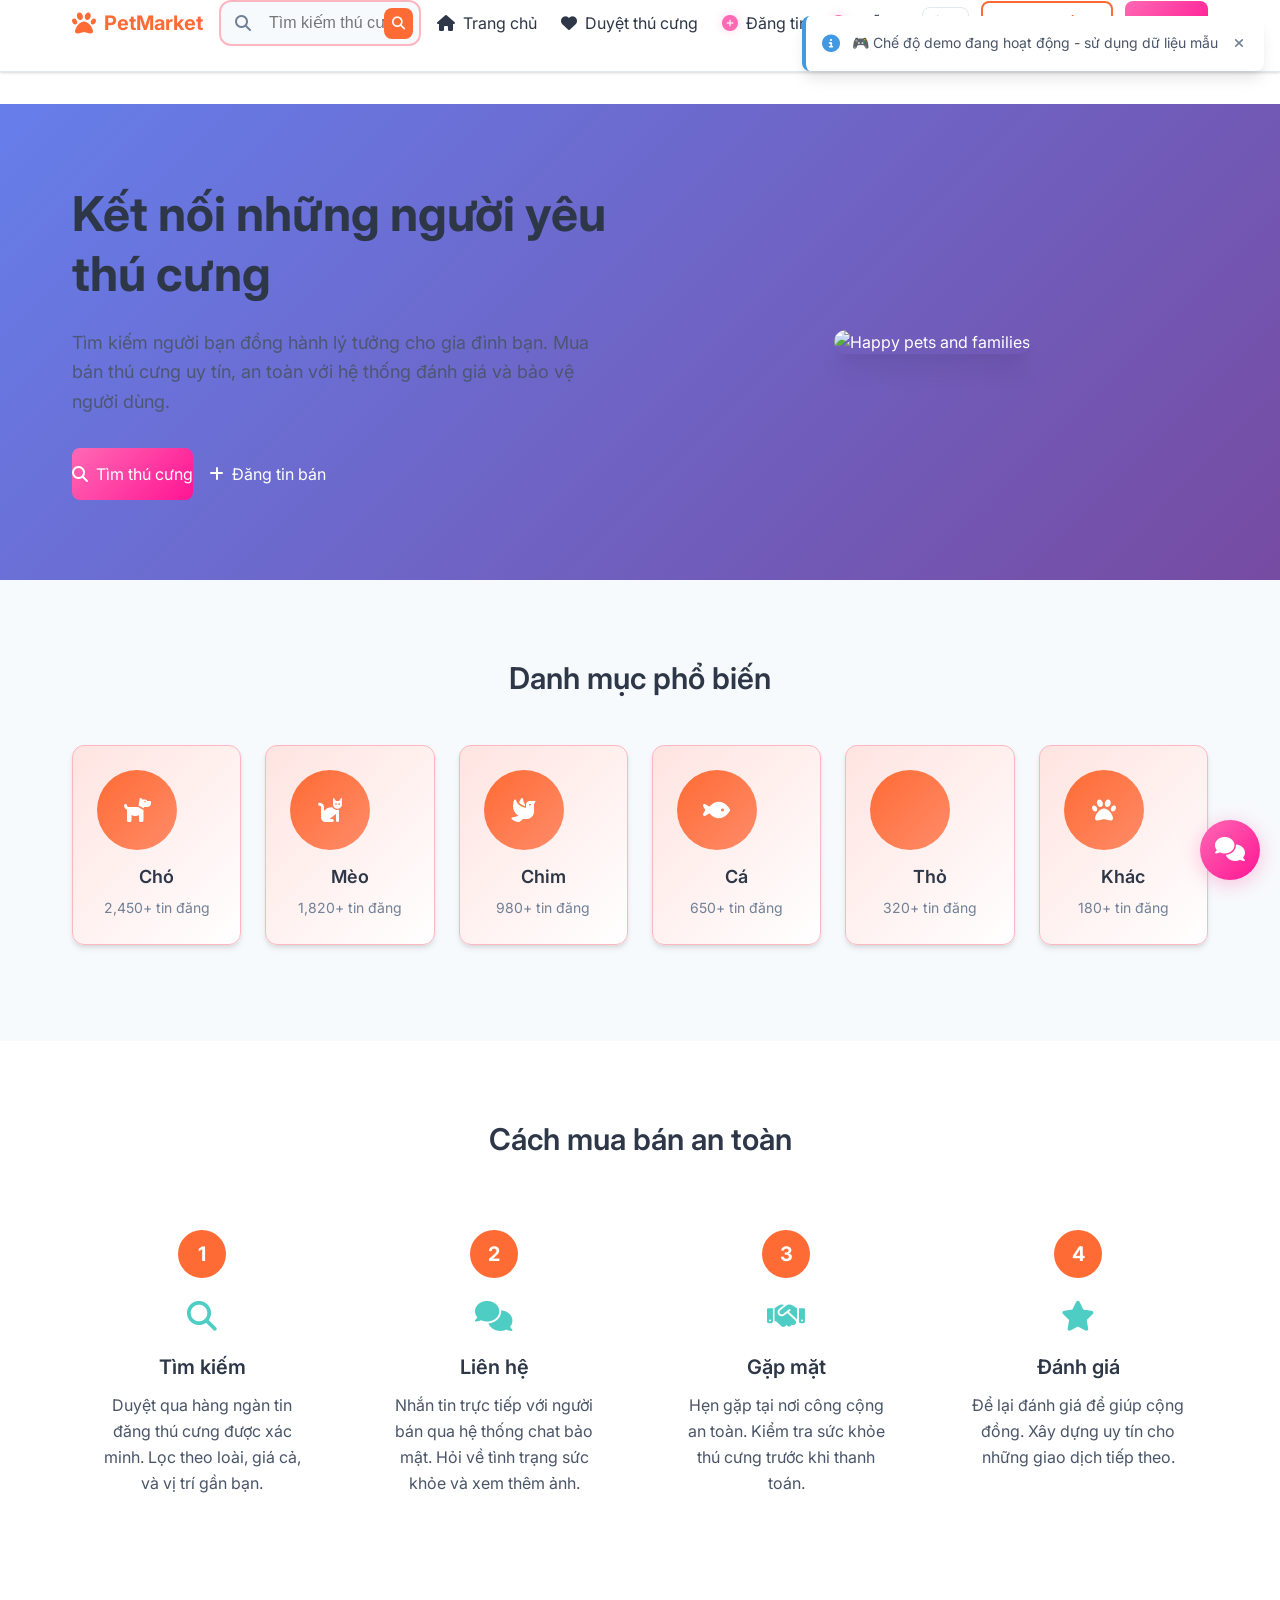
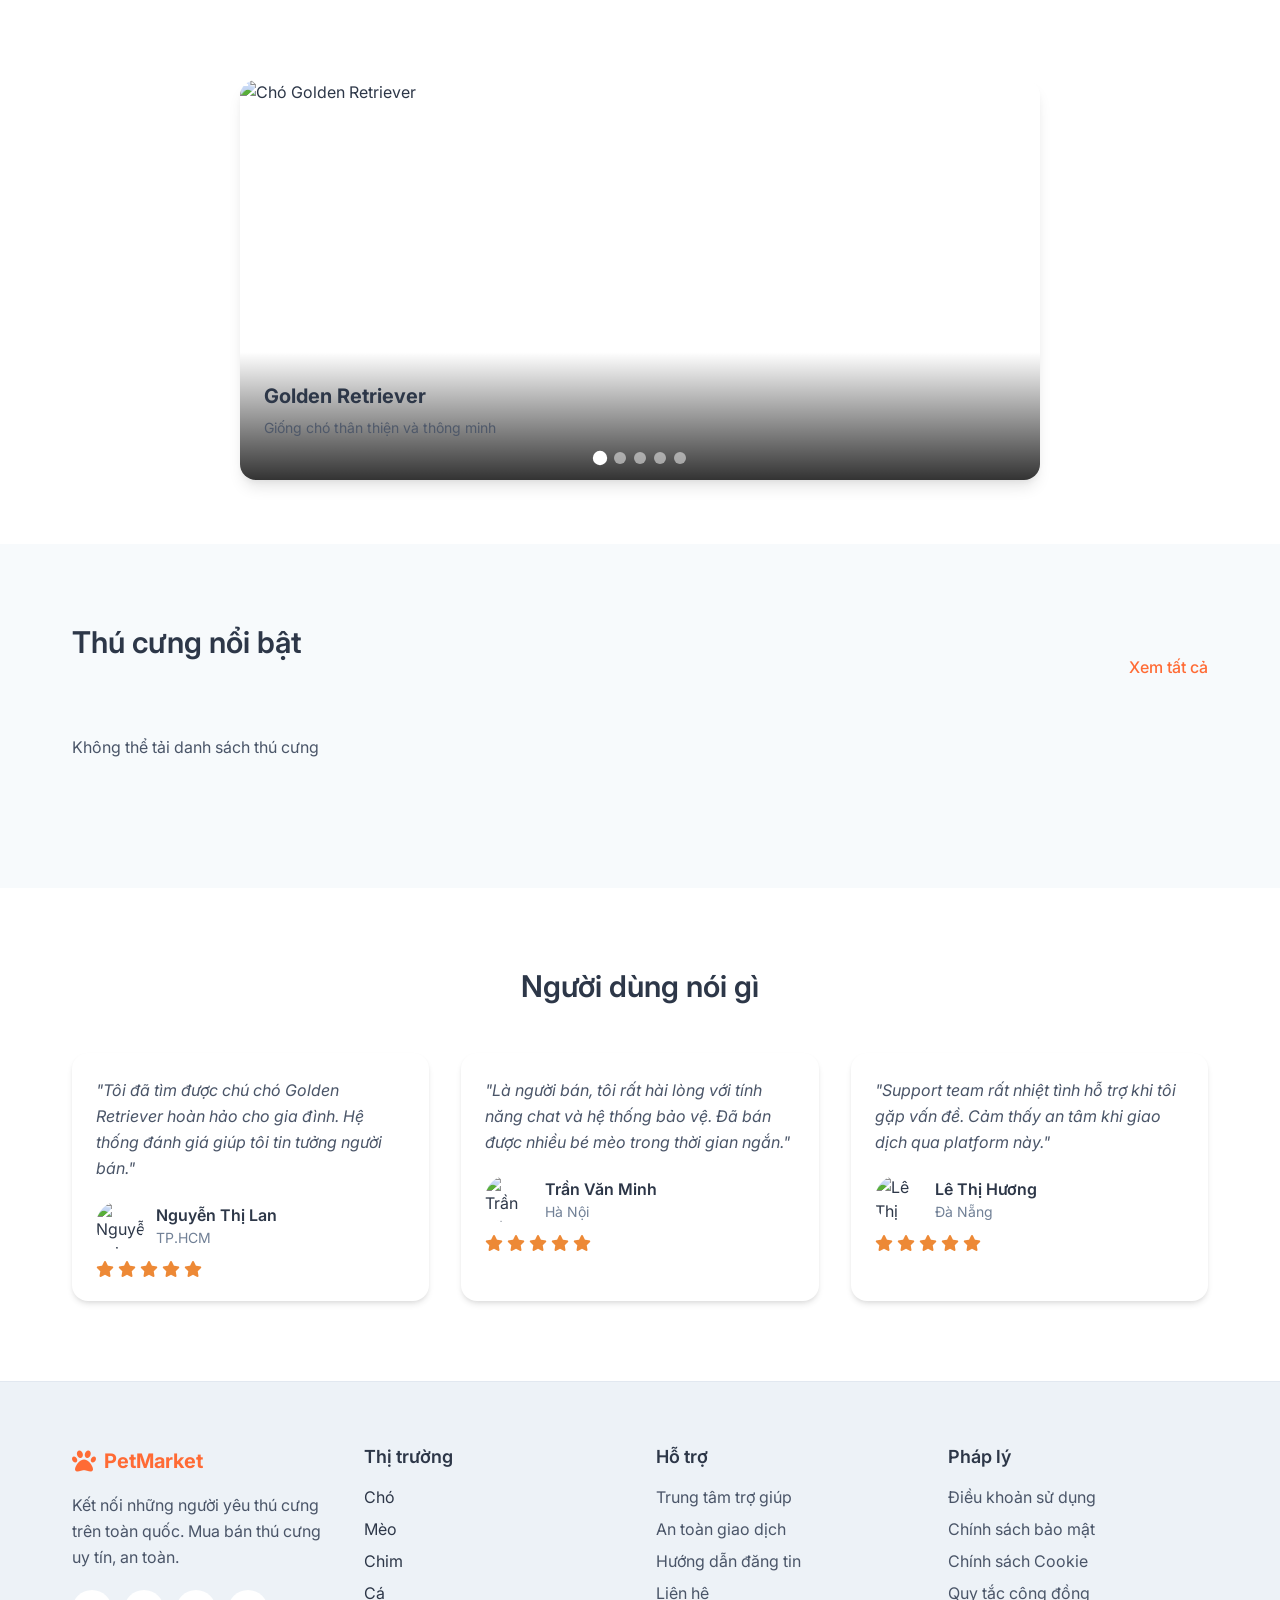
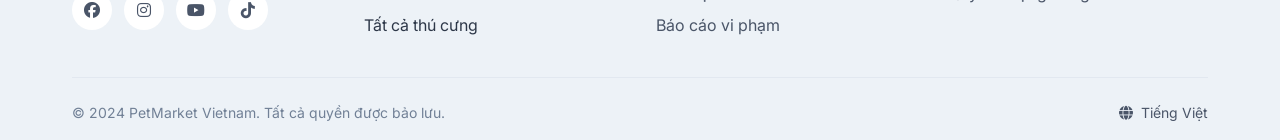
==== commit faf6e93d: "Complete comment requirements: remove dark mode, enhance demo data, fix message width, replace stats" ====
--- a/index.html
+++ b/index.html
@@ -1,5 +1,5 @@
 <!DOCTYPE html>
-<html lang="vi" data-theme="light">
+<html lang="vi">
 <head>
     <meta charset="UTF-8">
     <meta name="viewport" content="width=device-width, initial-scale=1.0">
@@ -107,11 +107,6 @@
                 
                 <!-- User Actions -->
                 <div class="user-actions">
-                    <!-- Theme Toggle -->
-                    <button class="theme-toggle" id="theme-toggle" aria-label="Toggle theme">
-                        <i class="fas fa-moon"></i>
-                    </button>
-                    
                     <!-- Language Toggle -->
                     <button class="lang-toggle" id="lang-toggle" aria-label="Change language">
                         <i class="fas fa-globe"></i>
@@ -331,45 +326,55 @@
             </div>
         </section>
 
-        <!-- Statistics -->
-        <section class="stats">
+        <!-- Pet Showcase Carousel -->
+        <section class="pet-showcase">
             <div class="container">
-                <div class="stats-grid">
-                    <div class="stat-card">
-                        <div class="stat-icon">
-                            <i class="fas fa-users"></i>
-                        </div>
-                        <div class="stat-content">
-                            <div class="stat-number">50,000+</div>
-                            <div class="stat-label" data-i18n="stats.users">Thành viên</div>
-                        </div>
-                    </div>
-                    <div class="stat-card">
-                        <div class="stat-icon">
-                            <i class="fas fa-heart"></i>
-                        </div>
-                        <div class="stat-content">
-                            <div class="stat-number">15,000+</div>
-                            <div class="stat-label" data-i18n="stats.pets">Thú cưng</div>
-                        </div>
-                    </div>
-                    <div class="stat-card">
-                        <div class="stat-icon">
-                            <i class="fas fa-handshake"></i>
-                        </div>
-                        <div class="stat-content">
-                            <div class="stat-number">30,000+</div>
-                            <div class="stat-label" data-i18n="stats.transactions">Giao dịch</div>
-                        </div>
-                    </div>
-                    <div class="stat-card">
-                        <div class="stat-icon">
-                            <i class="fas fa-map-marker-alt"></i>
-                        </div>
-                        <div class="stat-content">
-                            <div class="stat-number">63</div>
-                            <div class="stat-label" data-i18n="stats.provinces">Tỉnh thành</div>
-                        </div>
+                <div class="carousel-container">
+                    <div class="carousel-wrapper" id="pet-carousel">
+                        <div class="carousel-slide active">
+                            <img src="https://images.unsplash.com/photo-1583337130417-3346a1be7dee?w=600&h=400&fit=crop" alt="Chó Golden Retriever" class="carousel-image">
+                            <div class="carousel-caption">
+                                <h3>Golden Retriever</h3>
+                                <p>Giống chó thân thiện và thông minh</p>
+                            </div>
+                        </div>
+                        <div class="carousel-slide">
+                            <img src="https://images.unsplash.com/photo-1574158622682-e40e69881006?w=600&h=400&fit=crop" alt="Mèo Ba Tư" class="carousel-image">
+                            <div class="carousel-caption">
+                                <h3>Mèo Ba Tư</h3>
+                                <p>Mèo lông dài xinh đẹp và dịu dàng</p>
+                            </div>
+                        </div>
+                        <div class="carousel-slide">
+                            <img src="https://images.unsplash.com/photo-1548199973-03cce0bbc87b?w=600&h=400&fit=crop" alt="Chó Husky" class="carousel-image">
+                            <div class="carousel-caption">
+                                <h3>Husky Siberian</h3>
+                                <p>Chó làm việc năng động và thông minh</p>
+                            </div>
+                        </div>
+                        <div class="carousel-slide">
+                            <img src="https://images.unsplash.com/photo-1513360371669-4adf3dd7dff8?w=600&h=400&fit=crop" alt="Mèo anh lông ngắn" class="carousel-image">
+                            <div class="carousel-caption">
+                                <h3>Mèo Anh Lông Ngắn</h3>
+                                <p>Giống mèo phổ biến và dễ chăm sóc</p>
+                            </div>
+                        </div>
+                        <div class="carousel-slide">
+                            <img src="https://images.unsplash.com/photo-1601758228041-f3b2795255f1?w=600&h=400&fit=crop" alt="Chó Poodle" class="carousel-image">
+                            <div class="carousel-caption">
+                                <h3>Poodle</h3>
+                                <p>Chó thông minh không rụng lông</p>
+                            </div>
+                        </div>
+                    </div>
+                    
+                    <!-- Carousel indicators -->
+                    <div class="carousel-indicators">
+                        <span class="indicator active" data-slide="0"></span>
+                        <span class="indicator" data-slide="1"></span>
+                        <span class="indicator" data-slide="2"></span>
+                        <span class="indicator" data-slide="3"></span>
+                        <span class="indicator" data-slide="4"></span>
                     </div>
                 </div>
             </div>
--- a/assets/css/styles.css
+++ b/assets/css/styles.css
@@ -110,23 +110,6 @@
   --breakpoint-xl: 1280px;
 }
 
-/* Dark Theme Variables */
-[data-theme="dark"] {
-  --text-primary: #f7fafc;
-  --text-secondary: #e2e8f0;
-  --text-tertiary: #a0aec0;
-  --text-inverse: #2d3748;
-  
-  --bg-primary: #1a202c;
-  --bg-secondary: #2d3748;
-  --bg-tertiary: #4a5568;
-  --bg-overlay: rgba(0, 0, 0, 0.7);
-  
-  --border-light: #4a5568;
-  --border-medium: #718096;
-  --border-dark: #a0aec0;
-}
-
 /* Reset and Base Styles */
 *,
 *::before,
@@ -427,7 +410,6 @@
   gap: var(--space-3);
 }
 
-.theme-toggle,
 .lang-toggle {
   display: flex;
   align-items: center;
@@ -441,7 +423,6 @@
   transition: all var(--transition-fast);
 }
 
-.theme-toggle:hover,
 .lang-toggle:hover {
   color: var(--primary-color);
   border-color: var(--primary-color);
@@ -817,46 +798,113 @@
   line-height: var(--leading-relaxed);
 }
 
-/* Statistics Section */
-.stats {
+/* Pet Showcase Carousel */
+.pet-showcase {
   padding: var(--space-16) 0;
-  background: linear-gradient(135deg, var(--primary-color) 0%, var(--primary-dark) 100%);
-  color: var(--text-inverse);
-}
-
-.stats-grid {
-  display: grid;
-  grid-template-columns: repeat(auto-fit, minmax(200px, 1fr));
-  gap: var(--space-8);
-}
-
-.stat-card {
-  display: flex;
-  align-items: center;
-  gap: var(--space-4);
-  text-align: left;
-}
-
-.stat-icon {
-  display: flex;
-  align-items: center;
-  justify-content: center;
-  width: 60px;
-  height: 60px;
-  background: rgba(255, 255, 255, 0.2);
-  border-radius: var(--radius-lg);
-  font-size: var(--font-size-2xl);
-}
-
-.stat-number {
-  font-size: var(--font-size-3xl);
+  background: linear-gradient(135deg, var(--cute-pink-light) 0%, var(--cute-pink-primary) 100%);
+  overflow: hidden;
+}
+
+.carousel-container {
+  position: relative;
+  max-width: 800px;
+  margin: 0 auto;
+  border-radius: var(--radius-xl);
+  overflow: hidden;
+  box-shadow: var(--shadow-lg);
+}
+
+.carousel-wrapper {
+  position: relative;
+  height: 400px;
+  width: 100%;
+}
+
+.carousel-slide {
+  position: absolute;
+  top: 0;
+  left: 0;
+  width: 100%;
+  height: 100%;
+  opacity: 0;
+  transition: opacity 0.5s ease-in-out;
+}
+
+.carousel-slide.active {
+  opacity: 1;
+}
+
+.carousel-image {
+  width: 100%;
+  height: 100%;
+  object-fit: cover;
+}
+
+.carousel-caption {
+  position: absolute;
+  bottom: 0;
+  left: 0;
+  right: 0;
+  background: linear-gradient(transparent, rgba(0, 0, 0, 0.8));
+  padding: var(--space-8) var(--space-6) var(--space-6);
+  color: white;
+}
+
+.carousel-caption h3 {
+  font-size: var(--font-size-xl);
   font-weight: var(--font-bold);
-  line-height: 1;
-}
-
-.stat-label {
-  font-size: var(--font-size-base);
+  margin-bottom: var(--space-2);
+}
+
+.carousel-caption p {
+  font-size: var(--font-size-sm);
   opacity: 0.9;
+}
+
+.carousel-indicators {
+  position: absolute;
+  bottom: var(--space-4);
+  left: 50%;
+  transform: translateX(-50%);
+  display: flex;
+  gap: var(--space-2);
+}
+
+.indicator {
+  width: 12px;
+  height: 12px;
+  border-radius: 50%;
+  background: rgba(255, 255, 255, 0.5);
+  cursor: pointer;
+  transition: background 0.3s ease;
+}
+
+.indicator.active {
+  background: white;
+  transform: scale(1.2);
+}
+
+/* Mobile responsive for carousel */
+@media (max-width: 768px) {
+  .pet-showcase {
+    padding: var(--space-12) 0;
+  }
+  
+  .carousel-wrapper {
+    height: 300px;
+  }
+  
+  .carousel-caption {
+    padding: var(--space-6) var(--space-4) var(--space-4);
+  }
+  
+  .carousel-caption h3 {
+    font-size: var(--font-size-lg);
+  }
+  
+  .carousel-caption p {
+    font-size: var(--font-size-xs);
+  }
 }
 
 /* Featured Pets Section */
@@ -2755,7 +2803,6 @@
 
 .message-content {
   flex: 1;
-  max-width: 70%;
 }
 
 .user-message .message-content {
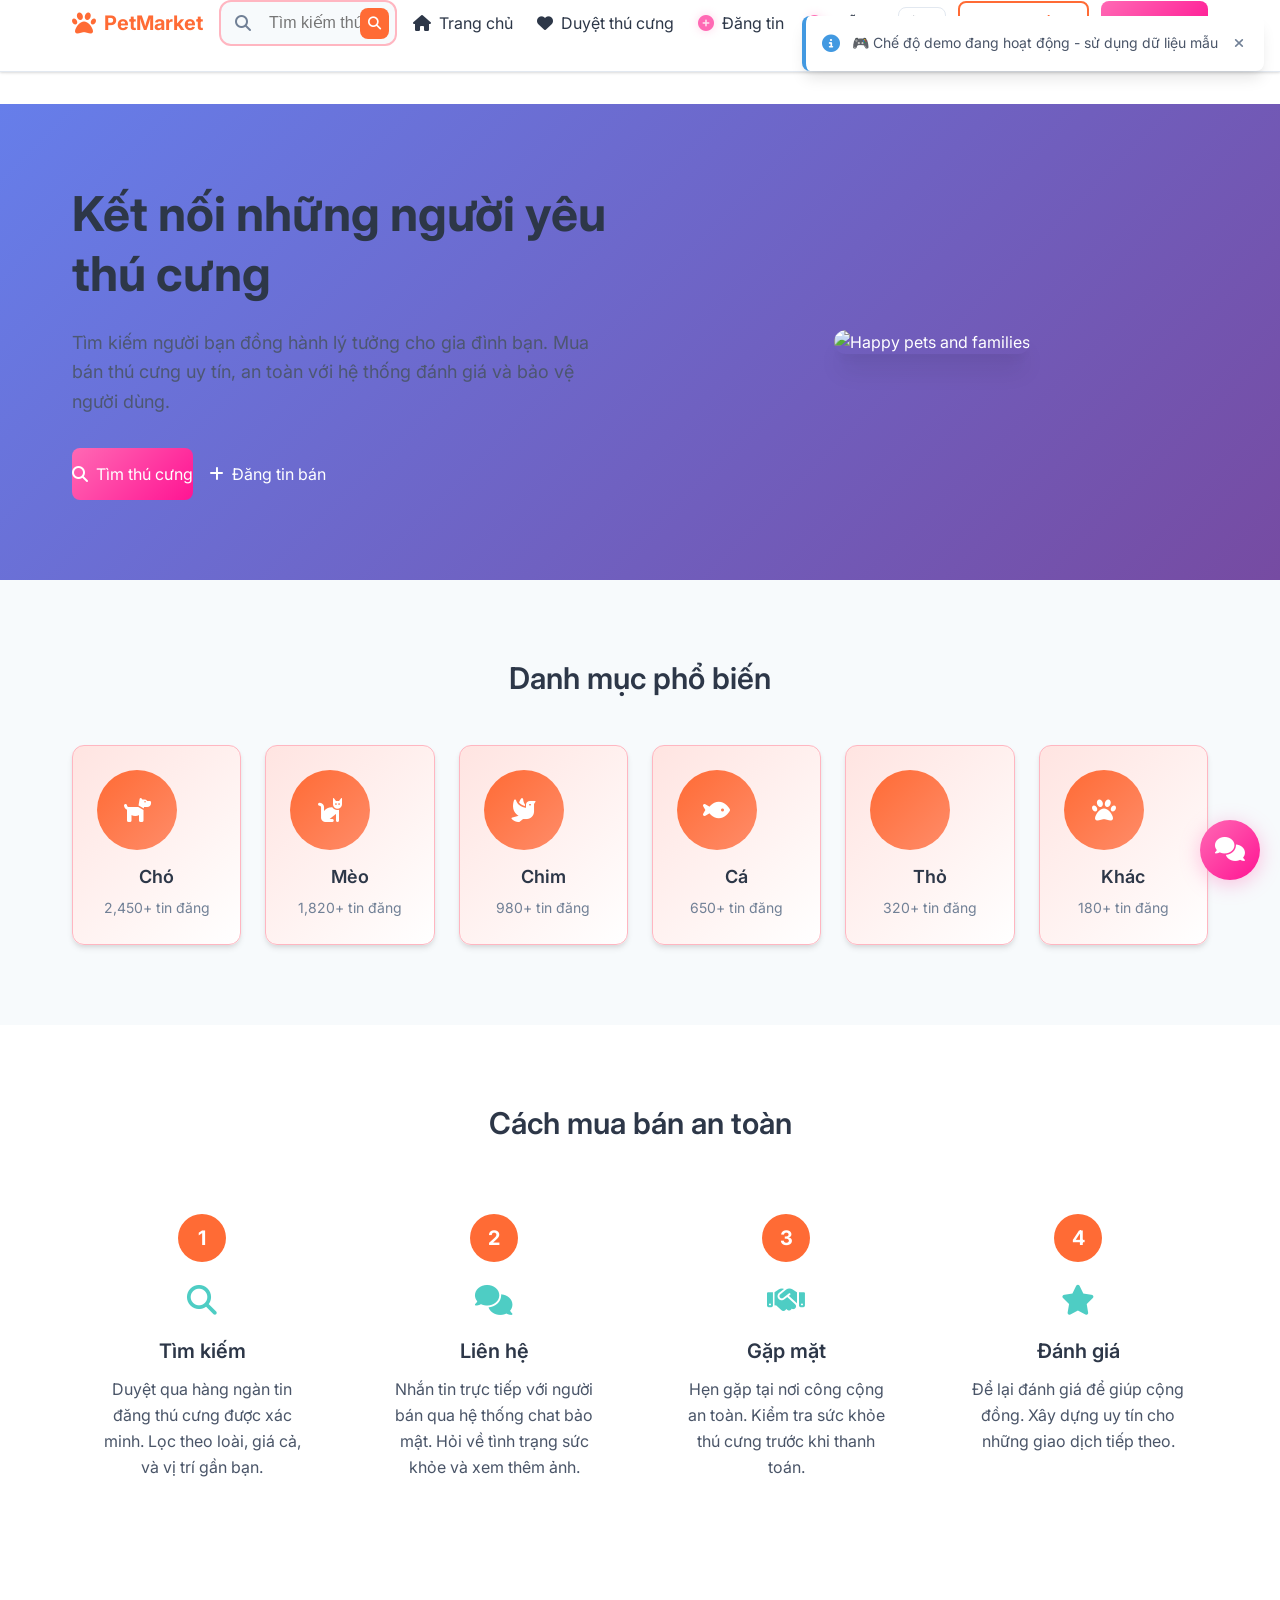
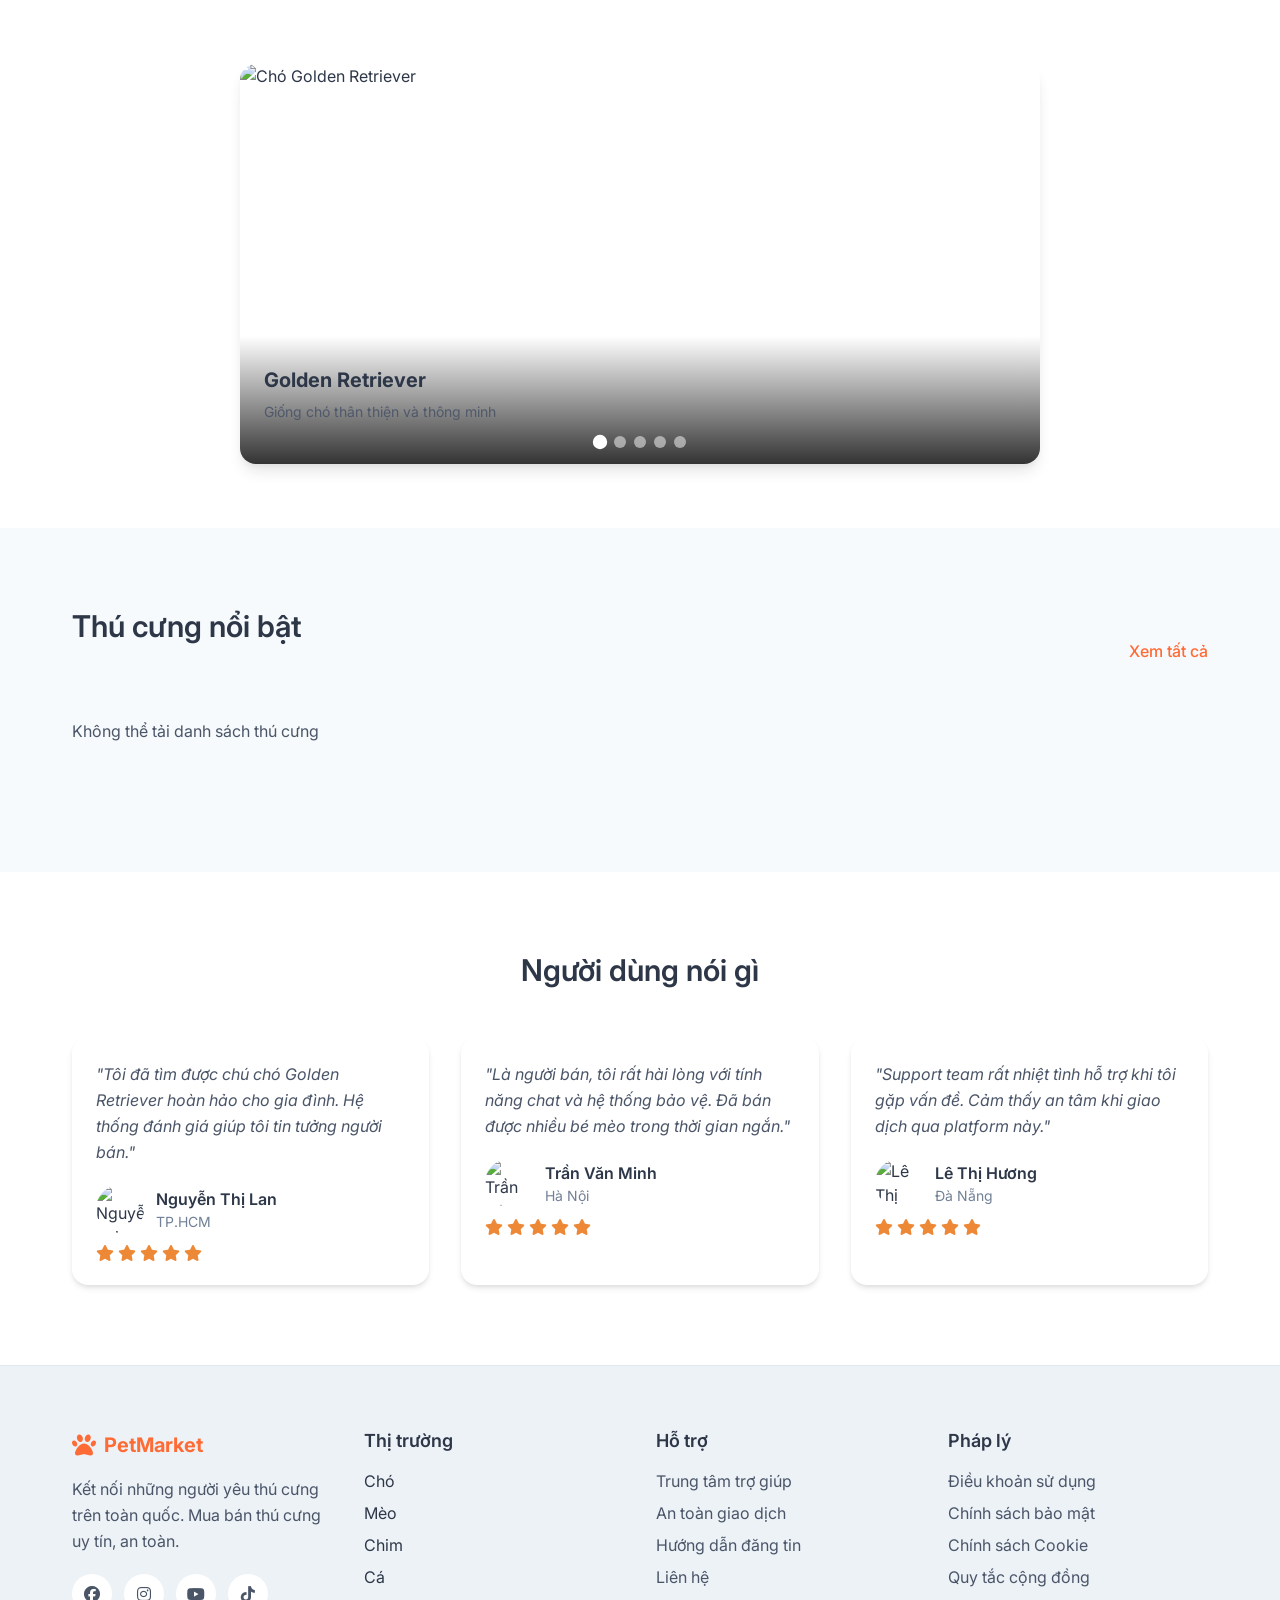
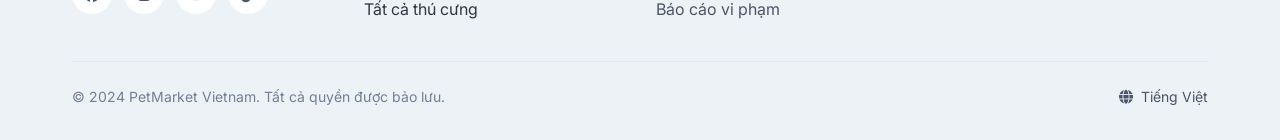
==== commit 9fcc14d2: "Update database and backend to unified user system with balance management Co-authored-by: ZewK3 <11" ====
--- a/index.html
+++ b/index.html
@@ -127,6 +127,18 @@
                             <i class="fas fa-chevron-down"></i>
                         </button>
                         <div class="user-dropdown" id="user-dropdown">
+                            <div class="user-balance">
+                                <div class="balance-info">
+                                    <i class="fas fa-wallet"></i>
+                                    <span>Số dư: </span>
+                                    <strong id="user-balance">$0.00</strong>
+                                </div>
+                                <button class="btn btn-primary btn-sm" onclick="openTopUpModal()">
+                                    <i class="fas fa-plus"></i>
+                                    Nạp tiền
+                                </button>
+                            </div>
+                            <div class="dropdown-divider"></div>
                             <a href="#" class="dropdown-item" id="profile-link">
                                 <i class="fas fa-user"></i>
                                 <span data-i18n="user.profile">Hồ sơ</span>
@@ -138,6 +150,15 @@
                             <a href="#" class="dropdown-item" id="favorites-link">
                                 <i class="fas fa-heart"></i>
                                 <span data-i18n="user.favorites">Yêu thích</span>
+                            </a>
+                            <div class="dropdown-divider"></div>
+                            <a href="#" class="dropdown-item" id="become-seller-link" onclick="becomeSeller()">
+                                <i class="fas fa-store"></i>
+                                <span>Đăng ký bán thú cưng</span>
+                            </a>
+                            <a href="#" class="dropdown-item" id="my-listings-link" onclick="showSection('seller-portal')" style="display: none;">
+                                <i class="fas fa-list"></i>
+                                <span>Tin đăng của tôi</span>
                             </a>
                             <div class="dropdown-divider"></div>
                             <button class="dropdown-item" id="logout-btn">
@@ -477,12 +498,12 @@
         </section>
         </section>
 
-        <!-- Buyer Portal Section -->
+        <!-- Pet Browse Section -->
         <section id="buyer-portal" class="page-section" style="display: none;">
             <div class="container">
                 <div class="buyer-header">
-                    <h1 class="section-title" data-i18n="buyer.title">Khám phá thú cưng</h1>
-                    <p class="section-subtitle" data-i18n="buyer.subtitle">Tìm kiếm người bạn đồng hành hoàn hảo cho gia đình bạn</p>
+                    <h1 class="section-title">Khám phá thú cưng</h1>
+                    <p class="section-subtitle">Tìm kiếm người bạn đồng hành hoàn hảo cho gia đình bạn</p>
                 </div>
 
                 <!-- Search and Filters -->
@@ -605,8 +626,8 @@
         <section id="seller-portal" class="page-section" style="display: none;">
             <div class="container">
                 <div class="seller-header">
-                    <h1 class="section-title" data-i18n="seller.title">Quản lý tin đăng</h1>
-                    <p class="section-subtitle" data-i18n="seller.subtitle">Đăng bán thú cưng và quản lý đơn hàng của bạn</p>
+                    <h1 class="section-title">Quản lý tin đăng</h1>
+                    <p class="section-subtitle">Đăng bán thú cưng và quản lý đơn hàng của bạn</p>
                 </div>
 
                 <!-- Seller Stats -->
@@ -1205,10 +1226,13 @@
     </div>
 
     <div id="auth-modal" class="modal">
-        <div class="modal-content">
-            <div class="modal-header">
-                <h2 id="auth-modal-title">Đăng nhập</h2>
-                <button class="modal-close" id="auth-modal-close">
+        <div class="modal-content cute-modal">
+            <div class="modal-header cute-header">
+                <h2 id="auth-modal-title" class="cute-title">
+                    <i class="fas fa-paw cute-icon"></i>
+                    Đăng nhập
+                </h2>
+                <button class="modal-close cute-close" id="auth-modal-close">
                     <i class="fas fa-times"></i>
                 </button>
             </div>
@@ -1216,49 +1240,121 @@
                 <!-- Login Form -->
                 <form id="login-form" class="auth-form">
                     <div class="form-group">
-                        <label for="login-email">Email</label>
+                        <label for="login-email">
+                            <i class="fas fa-envelope cute-icon"></i>
+                            Email
+                        </label>
                         <input type="email" id="login-email" name="email" required>
                     </div>
                     <div class="form-group">
-                        <label for="login-password">Mật khẩu</label>
+                        <label for="login-password">
+                            <i class="fas fa-lock cute-icon"></i>
+                            Mật khẩu
+                        </label>
                         <input type="password" id="login-password" name="password" required>
                     </div>
-                    <button type="submit" class="btn btn-primary btn-full">Đăng nhập</button>
+                    <button type="submit" class="btn btn-primary btn-full cute-btn">
+                        <i class="fas fa-paw"></i>
+                        Đăng nhập
+                    </button>
                 </form>
                 
                 <!-- Register Form -->
                 <form id="register-form" class="auth-form" style="display: none;">
                     <div class="form-group">
-                        <label for="register-name">Họ và tên</label>
+                        <label for="register-name">
+                            <i class="fas fa-user cute-icon"></i>
+                            Họ và tên
+                        </label>
                         <input type="text" id="register-name" name="fullName" required>
                     </div>
                     <div class="form-group">
-                        <label for="register-email">Email</label>
+                        <label for="register-email">
+                            <i class="fas fa-envelope cute-icon"></i>
+                            Email
+                        </label>
                         <input type="email" id="register-email" name="email" required>
                     </div>
                     <div class="form-group">
-                        <label for="register-phone">Số điện thoại</label>
+                        <label for="register-phone">
+                            <i class="fas fa-phone cute-icon"></i>
+                            Số điện thoại
+                        </label>
                         <input type="tel" id="register-phone" name="phone">
                     </div>
                     <div class="form-group">
-                        <label for="register-password">Mật khẩu</label>
+                        <label for="register-password">
+                            <i class="fas fa-lock cute-icon"></i>
+                            Mật khẩu
+                        </label>
                         <input type="password" id="register-password" name="password" required>
                     </div>
-                    <div class="form-group">
-                        <label for="register-role">Vai trò</label>
-                        <select id="register-role" name="role">
-                            <option value="buyer">Người mua</option>
-                            <option value="seller">Người bán</option>
-                        </select>
-                    </div>
-                    <button type="submit" class="btn btn-primary btn-full">Đăng ký</button>
+                    <button type="submit" class="btn btn-primary btn-full cute-btn">
+                        <i class="fas fa-heart"></i>
+                        Đăng ký ngay
+                    </button>
                 </form>
                 
-                <div class="auth-switch">
+                <div class="auth-switch cute-switch">
                     <p id="auth-switch-text">
+                        <i class="fas fa-heart cute-icon"></i>
                         Chưa có tài khoản? 
-                        <button type="button" id="auth-switch-btn" class="link-btn">Đăng ký ngay</button>
+                        <button type="button" id="auth-switch-btn" class="link-btn cute-link">Đăng ký ngay</button>
+                        <i class="fas fa-sparkles cute-icon"></i>
                     </p>
+                </div>
+            </div>
+        </div>
+    </div>
+
+    <!-- Top-up Modal -->
+    <div id="topup-modal" class="modal">
+        <div class="modal-content">
+            <div class="modal-header">
+                <h2>Nạp tiền vào tài khoản</h2>
+                <button class="modal-close" onclick="closeModal('topup-modal')">
+                    <i class="fas fa-times"></i>
+                </button>
+            </div>
+            <div class="modal-body">
+                <div class="topup-options">
+                    <div class="amount-presets">
+                        <h3>Chọn số tiền nạp:</h3>
+                        <div class="preset-buttons">
+                            <button class="preset-btn" data-amount="5">$5.00</button>
+                            <button class="preset-btn" data-amount="10">$10.00</button>
+                            <button class="preset-btn" data-amount="20">$20.00</button>
+                            <button class="preset-btn" data-amount="50">$50.00</button>
+                        </div>
+                    </div>
+                    <div class="custom-amount">
+                        <label for="custom-amount">Hoặc nhập số tiền khác:</label>
+                        <input type="number" id="custom-amount" min="1" max="1000" step="0.50" placeholder="Nhập số tiền ($)">
+                    </div>
+                    <div class="payment-methods">
+                        <h3>Phương thức thanh toán:</h3>
+                        <div class="payment-options">
+                            <label class="payment-option">
+                                <input type="radio" name="payment-method" value="credit-card" checked>
+                                <i class="fas fa-credit-card"></i>
+                                <span>Thẻ tín dụng</span>
+                            </label>
+                            <label class="payment-option">
+                                <input type="radio" name="payment-method" value="paypal">
+                                <i class="fab fa-paypal"></i>
+                                <span>PayPal</span>
+                            </label>
+                            <label class="payment-option">
+                                <input type="radio" name="payment-method" value="bank-transfer">
+                                <i class="fas fa-university"></i>
+                                <span>Chuyển khoản</span>
+                            </label>
+                        </div>
+                    </div>
+                </div>
+                <div class="modal-actions">
+                    <button class="btn btn-secondary" onclick="closeModal('topup-modal')">Hủy</button>
+                    <button class="btn btn-primary" onclick="processTopUp()">Nạp tiền</button>
                 </div>
             </div>
         </div>
@@ -1281,10 +1377,123 @@
         </button>
     </div>
 
+    <!-- Cute Floating Paw Prints -->
+    <div class="paw-prints" id="paw-prints">
+        <!-- Paw prints will be dynamically generated here -->
+    </div>
+
     <!-- Scripts -->
     <script type="module" src="assets/js/utils.js"></script>
     <script type="module" src="assets/js/i18n.js"></script>
     <script type="module" src="assets/js/api.js"></script>
     <script type="module" src="assets/js/main.js"></script>
+    
+    <!-- Cute Paw Print Animation Script -->
+    <script>
+        // Create cute floating paw prints
+        function createPawPrint() {
+            const pawContainer = document.getElementById('paw-prints');
+            if (!pawContainer) return;
+
+            const pawPrint = document.createElement('div');
+            pawPrint.className = 'paw-print';
+            
+            // Randomly choose between dog and cat paw prints
+            const isdog = Math.random() > 0.5;
+            pawPrint.classList.add(isdog ? 'dog' : 'cat');
+            
+            // Use Unicode paw print symbols
+            pawPrint.innerHTML = isdog ? '🐾' : '🐾';
+            
+            // Random horizontal position
+            pawPrint.style.left = Math.random() * 100 + '%';
+            
+            // Add some random size variation
+            const size = 0.8 + Math.random() * 0.6; // 0.8x to 1.4x
+            pawPrint.style.fontSize = (1.5 * size) + 'rem';
+            
+            // Random animation duration
+            const duration = 6 + Math.random() * 4; // 6-10 seconds
+            pawPrint.style.animationDuration = duration + 's';
+            
+            pawContainer.appendChild(pawPrint);
+            
+            // Remove the paw print after animation completes
+            setTimeout(() => {
+                if (pawPrint.parentNode) {
+                    pawPrint.parentNode.removeChild(pawPrint);
+                }
+            }, duration * 1000);
+        }
+
+        // Create paw prints at intervals
+        function startPawPrintAnimation() {
+            // Create initial paw prints
+            for (let i = 0; i < 5; i++) {
+                setTimeout(() => createPawPrint(), i * 1000);
+            }
+            
+            // Continue creating paw prints every 3-6 seconds
+            setInterval(() => {
+                if (Math.random() > 0.3) { // 70% chance to create a paw print
+                    createPawPrint();
+                }
+            }, 3000 + Math.random() * 3000);
+        }
+
+        // Start the animation when page loads
+        window.addEventListener('load', () => {
+            setTimeout(startPawPrintAnimation, 2000); // Start after 2 seconds
+        });
+
+        // Create favorite hearts when favoriting pets
+        window.createFavoriteHearts = function(element) {
+            const heartsContainer = document.createElement('div');
+            heartsContainer.className = 'favorite-hearts';
+            element.style.position = 'relative';
+            element.appendChild(heartsContainer);
+
+            for (let i = 0; i < 5; i++) {
+                const heart = document.createElement('div');
+                heart.className = 'favorite-heart';
+                heart.innerHTML = '💖';
+                heartsContainer.appendChild(heart);
+            }
+
+            // Remove hearts after animation
+            setTimeout(() => {
+                if (heartsContainer.parentNode) {
+                    heartsContainer.parentNode.removeChild(heartsContainer);
+                }
+            }, 2000);
+        };
+
+        // Add cute click effects to pet cards
+        document.addEventListener('click', function(e) {
+            if (e.target.closest('.pet-card')) {
+                const card = e.target.closest('.pet-card');
+                
+                // Add a subtle bounce effect
+                card.style.transform = 'scale(0.98)';
+                setTimeout(() => {
+                    card.style.transform = 'scale(1)';
+                }, 150);
+                
+                // Create a small paw trail
+                const trail = document.createElement('div');
+                trail.className = 'paw-trail';
+                trail.innerHTML = '🐾';
+                trail.style.left = (e.offsetX || e.layerX) + 'px';
+                trail.style.top = (e.offsetY || e.layerY) + 'px';
+                card.appendChild(trail);
+                
+                setTimeout(() => {
+                    if (trail.parentNode) {
+                        trail.parentNode.removeChild(trail);
+                    }
+                }, 3000);
+            }
+        });
+    </script>
 </body>
 </html>
--- a/assets/css/styles.css
+++ b/assets/css/styles.css
@@ -3265,3 +3265,615 @@
     margin-bottom: var(--space-4);
   }
 }
+
+/* User Balance and Top-up Styles */
+.user-balance {
+  padding: var(--space-3);
+  background: linear-gradient(135deg, var(--pink-soft) 0%, var(--pink-pastel) 100%);
+  border-radius: var(--radius-md);
+  margin-bottom: var(--space-2);
+}
+
+.balance-info {
+  display: flex;
+  align-items: center;
+  gap: var(--space-2);
+  margin-bottom: var(--space-2);
+  font-size: 0.9rem;
+  color: var(--text-primary);
+}
+
+.balance-info i {
+  color: var(--pink-primary);
+}
+
+.balance-info strong {
+  color: var(--pink-accent);
+  font-size: 1.1rem;
+}
+
+/* Top-up Modal Styles */
+.topup-options {
+  padding: var(--space-4) 0;
+}
+
+.amount-presets h3,
+.payment-methods h3 {
+  margin-bottom: var(--space-3);
+  color: var(--text-primary);
+  font-size: 1.1rem;
+}
+
+.preset-buttons {
+  display: grid;
+  grid-template-columns: repeat(2, 1fr);
+  gap: var(--space-2);
+  margin-bottom: var(--space-4);
+}
+
+.preset-btn {
+  padding: var(--space-3);
+  border: 2px solid var(--border-light);
+  background: var(--bg-primary);
+  border-radius: var(--radius-md);
+  font-size: 1.1rem;
+  font-weight: 600;
+  color: var(--text-primary);
+  cursor: pointer;
+  transition: all 0.2s ease;
+}
+
+.preset-btn:hover,
+.preset-btn.active {
+  border-color: var(--pink-primary);
+  background: var(--pink-soft);
+  color: var(--pink-accent);
+  transform: translateY(-2px);
+  box-shadow: var(--shadow-md);
+}
+
+.custom-amount {
+  margin-bottom: var(--space-4);
+}
+
+.custom-amount label {
+  display: block;
+  margin-bottom: var(--space-2);
+  color: var(--text-primary);
+  font-weight: 500;
+}
+
+.custom-amount input {
+  width: 100%;
+  padding: var(--space-3);
+  border: 2px solid var(--border-light);
+  border-radius: var(--radius-md);
+  font-size: 1rem;
+  transition: border-color 0.2s ease;
+}
+
+.custom-amount input:focus {
+  outline: none;
+  border-color: var(--pink-primary);
+}
+
+.payment-options {
+  display: grid;
+  gap: var(--space-3);
+}
+
+.payment-option {
+  display: flex;
+  align-items: center;
+  gap: var(--space-3);
+  padding: var(--space-3);
+  border: 2px solid var(--border-light);
+  border-radius: var(--radius-md);
+  cursor: pointer;
+  transition: all 0.2s ease;
+}
+
+.payment-option:hover {
+  border-color: var(--pink-primary);
+  background: var(--pink-soft);
+}
+
+.payment-option input[type="radio"] {
+  margin: 0;
+}
+
+.payment-option i {
+  font-size: 1.2rem;
+  color: var(--pink-primary);
+}
+
+.payment-option span {
+  color: var(--text-primary);
+  font-weight: 500;
+}
+
+/* Mobile responsiveness for balance and top-up */
+@media (max-width: 768px) {
+  .preset-buttons {
+    grid-template-columns: 1fr;
+  }
+  
+  .user-balance {
+    padding: var(--space-2);
+  }
+  
+  .balance-info {
+    font-size: 0.8rem;
+  }
+  
+  .balance-info strong {
+    font-size: 1rem;
+  }
+}
+
+/* ===== CUTE PAW PRINT ANIMATIONS ===== */
+
+/* Paw prints container */
+.paw-prints {
+  position: fixed;
+  top: 0;
+  left: 0;
+  width: 100%;
+  height: 100%;
+  pointer-events: none;
+  z-index: 1;
+  overflow: hidden;
+}
+
+/* Individual paw print styles */
+.paw-print {
+  position: absolute;
+  opacity: 0;
+  font-size: 1.5rem;
+  color: var(--pink-light);
+  animation: float 8s infinite ease-in-out;
+  user-select: none;
+  transform: rotate(0deg);
+}
+
+/* Dog paw prints */
+.paw-print.dog {
+  color: var(--pink-warm);
+  filter: drop-shadow(0 2px 4px rgba(255, 105, 180, 0.2));
+}
+
+/* Cat paw prints */
+.paw-print.cat {
+  color: var(--pink-pastel);
+  filter: drop-shadow(0 2px 4px rgba(255, 192, 203, 0.2));
+}
+
+/* Floating animation */
+@keyframes float {
+  0% {
+    opacity: 0;
+    transform: translateY(100vh) translateX(0) rotate(0deg) scale(0.8);
+  }
+  10% {
+    opacity: 0.6;
+  }
+  50% {
+    opacity: 0.8;
+    transform: translateY(50vh) translateX(20px) rotate(180deg) scale(1);
+  }
+  90% {
+    opacity: 0.4;
+  }
+  100% {
+    opacity: 0;
+    transform: translateY(-10vh) translateX(-20px) rotate(360deg) scale(0.6);
+  }
+}
+
+/* Different animation delays and durations for variety */
+.paw-print:nth-child(1) { 
+  animation-delay: 0s; 
+  animation-duration: 8s;
+  left: 10%;
+}
+.paw-print:nth-child(2) { 
+  animation-delay: 1s; 
+  animation-duration: 9s;
+  left: 20%;
+}
+.paw-print:nth-child(3) { 
+  animation-delay: 2s; 
+  animation-duration: 7s;
+  left: 30%;
+}
+.paw-print:nth-child(4) { 
+  animation-delay: 3s; 
+  animation-duration: 10s;
+  left: 40%;
+}
+.paw-print:nth-child(5) { 
+  animation-delay: 4s; 
+  animation-duration: 8s;
+  left: 50%;
+}
+.paw-print:nth-child(6) { 
+  animation-delay: 5s; 
+  animation-duration: 9s;
+  left: 60%;
+}
+.paw-print:nth-child(7) { 
+  animation-delay: 6s; 
+  animation-duration: 7s;
+  left: 70%;
+}
+.paw-print:nth-child(8) { 
+  animation-delay: 7s; 
+  animation-duration: 8s;
+  left: 80%;
+}
+.paw-print:nth-child(9) { 
+  animation-delay: 1.5s; 
+  animation-duration: 9s;
+  left: 90%;
+}
+.paw-print:nth-child(10) { 
+  animation-delay: 2.5s; 
+  animation-duration: 10s;
+  left: 15%;
+}
+
+/* Smaller paw prints for mobile */
+@media (max-width: 768px) {
+  .paw-print {
+    font-size: 1rem;
+    animation-duration: 6s;
+  }
+  
+  /* Reduce number of paw prints on mobile for performance */
+  .paw-print:nth-child(n+6) {
+    display: none;
+  }
+}
+
+/* Pulse animation for extra cuteness */
+@keyframes pawPulse {
+  0%, 100% {
+    transform: scale(1);
+  }
+  50% {
+    transform: scale(1.2);
+  }
+}
+
+/* Add pulse to random paw prints */
+.paw-print:nth-child(3n) {
+  animation: float 8s infinite ease-in-out, pawPulse 2s infinite ease-in-out;
+}
+
+/* Heart trail effect for special moments */
+.paw-trail {
+  position: absolute;
+  opacity: 0;
+  font-size: 0.8rem;
+  color: var(--pink-accent);
+  animation: trail 3s infinite ease-out;
+  pointer-events: none;
+}
+
+@keyframes trail {
+  0% {
+    opacity: 0;
+    transform: scale(0.5);
+  }
+  20% {
+    opacity: 1;
+    transform: scale(1);
+  }
+  100% {
+    opacity: 0;
+    transform: scale(0.3) translateY(-30px);
+  }
+}
+
+/* Hover effect on pet cards to show trail */
+.pet-card:hover .paw-trail {
+  animation: trail 1s ease-out;
+}
+
+/* Extra cute floating hearts on favorite actions */
+.favorite-hearts {
+  position: absolute;
+  top: 50%;
+  left: 50%;
+  pointer-events: none;
+  z-index: 100;
+}
+
+.favorite-heart {
+  position: absolute;
+  opacity: 0;
+  font-size: 1.2rem;
+  color: var(--pink-accent);
+  animation: heartFloat 2s ease-out forwards;
+  transform: translate(-50%, -50%);
+}
+
+@keyframes heartFloat {
+  0% {
+    opacity: 1;
+    transform: translate(-50%, -50%) scale(0.5);
+  }
+  50% {
+    opacity: 1;
+    transform: translate(-50%, -70px) scale(1.2);
+  }
+  100% {
+    opacity: 0;
+    transform: translate(-50%, -100px) scale(0.8);
+  }
+}
+
+/* Random positioning for favorite hearts */
+.favorite-heart:nth-child(1) { animation-delay: 0s; left: 40%; }
+.favorite-heart:nth-child(2) { animation-delay: 0.2s; left: 50%; }
+.favorite-heart:nth-child(3) { animation-delay: 0.4s; left: 60%; }
+.favorite-heart:nth-child(4) { animation-delay: 0.6s; left: 45%; }
+.favorite-heart:nth-child(5) { animation-delay: 0.8s; left: 55%; }
+
+/* ===== CUTE AUTHENTICATION MODAL STYLES ===== */
+
+/* Cute modal styling */
+.cute-modal {
+  background: linear-gradient(135deg, var(--pink-soft) 0%, #ffffff 100%);
+  border: 2px solid var(--pink-light);
+  box-shadow: 0 20px 40px rgba(255, 105, 180, 0.15);
+  overflow: hidden;
+  position: relative;
+}
+
+.cute-modal::before {
+  content: '';
+  position: absolute;
+  top: 0;
+  left: 0;
+  right: 0;
+  height: 4px;
+  background: linear-gradient(90deg, var(--pink-primary), var(--pink-warm), var(--pink-primary));
+  background-size: 200% 100%;
+  animation: gradientShift 3s ease-in-out infinite;
+}
+
+@keyframes gradientShift {
+  0%, 100% { background-position: 0% 50%; }
+  50% { background-position: 100% 50%; }
+}
+
+/* Cute header styling */
+.cute-header {
+  background: linear-gradient(135deg, var(--pink-pastel) 0%, var(--pink-light) 100%);
+  border-bottom: 2px solid var(--pink-warm);
+  position: relative;
+}
+
+.cute-header::after {
+  content: '🐾';
+  position: absolute;
+  right: 60px;
+  top: 50%;
+  transform: translateY(-50%);
+  font-size: 1.2rem;
+  opacity: 0.6;
+  animation: pawBounce 2s ease-in-out infinite;
+}
+
+@keyframes pawBounce {
+  0%, 100% { transform: translateY(-50%) scale(1); }
+  50% { transform: translateY(-50%) scale(1.1); }
+}
+
+.cute-title {
+  color: var(--pink-accent);
+  font-weight: var(--font-bold);
+  display: flex;
+  align-items: center;
+  gap: var(--space-2);
+}
+
+.cute-title .cute-icon {
+  animation: iconPulse 2s ease-in-out infinite;
+}
+
+@keyframes iconPulse {
+  0%, 100% { transform: scale(1); }
+  50% { transform: scale(1.15); }
+}
+
+.cute-close {
+  background: var(--pink-warm);
+  color: white;
+  border-radius: var(--radius-full);
+  width: 36px;
+  height: 36px;
+  transition: all var(--transition-fast);
+}
+
+.cute-close:hover {
+  background: var(--pink-accent);
+  transform: scale(1.1);
+  box-shadow: 0 4px 12px rgba(255, 105, 180, 0.3);
+}
+
+/* Cute form styling */
+.auth-form {
+  background: rgba(255, 255, 255, 0.8);
+  border-radius: var(--radius-lg);
+  padding: var(--space-6);
+  margin: var(--space-4);
+  border: 1px solid var(--pink-light);
+  backdrop-filter: blur(10px);
+}
+
+.auth-form .form-group label {
+  color: var(--pink-accent);
+  font-weight: var(--font-semibold);
+  display: flex;
+  align-items: center;
+  gap: var(--space-2);
+}
+
+.auth-form .form-group label .cute-icon {
+  color: var(--pink-primary);
+  animation: iconGlow 2s ease-in-out infinite alternate;
+}
+
+@keyframes iconGlow {
+  from { opacity: 0.7; }
+  to { opacity: 1; }
+}
+
+.auth-form .form-group input {
+  border: 2px solid var(--pink-light);
+  border-radius: var(--radius-lg);
+  padding: var(--space-4);
+  transition: all var(--transition-normal);
+  background: rgba(255, 255, 255, 0.9);
+}
+
+.auth-form .form-group input:focus {
+  border-color: var(--pink-primary);
+  box-shadow: 0 0 0 4px rgba(255, 105, 180, 0.1);
+  background: #ffffff;
+  transform: scale(1.02);
+}
+
+/* Cute button styling */
+.cute-btn {
+  background: linear-gradient(135deg, var(--pink-primary) 0%, var(--pink-warm) 100%);
+  border: none;
+  border-radius: var(--radius-xl);
+  padding: var(--space-4) var(--space-6);
+  color: white;
+  font-weight: var(--font-semibold);
+  font-size: var(--font-size-lg);
+  display: flex;
+  align-items: center;
+  justify-content: center;
+  gap: var(--space-2);
+  transition: all var(--transition-normal);
+  position: relative;
+  overflow: hidden;
+  box-shadow: 0 4px 15px rgba(255, 105, 180, 0.3);
+}
+
+.cute-btn::before {
+  content: '';
+  position: absolute;
+  top: 50%;
+  left: 50%;
+  width: 0;
+  height: 0;
+  background: rgba(255, 255, 255, 0.2);
+  border-radius: 50%;
+  transition: all var(--transition-slow);
+  transform: translate(-50%, -50%);
+}
+
+.cute-btn:hover::before {
+  width: 300px;
+  height: 300px;
+}
+
+.cute-btn:hover {
+  transform: translateY(-2px) scale(1.02);
+  box-shadow: 0 8px 25px rgba(255, 105, 180, 0.4);
+}
+
+.cute-btn:active {
+  transform: translateY(0) scale(0.98);
+}
+
+/* Cute switch styling */
+.cute-switch {
+  background: linear-gradient(135deg, var(--pink-soft) 0%, rgba(255, 255, 255, 0.8) 100%);
+  border-radius: var(--radius-lg);
+  border: 1px solid var(--pink-light);
+  margin: var(--space-4);
+  padding: var(--space-4);
+}
+
+.cute-link {
+  color: var(--pink-accent);
+  font-weight: var(--font-semibold);
+  text-decoration: none;
+  background: none;
+  border: none;
+  cursor: pointer;
+  transition: all var(--transition-fast);
+  position: relative;
+}
+
+.cute-link::after {
+  content: '';
+  position: absolute;
+  bottom: -2px;
+  left: 0;
+  width: 0;
+  height: 2px;
+  background: var(--pink-primary);
+  transition: width var(--transition-normal);
+}
+
+.cute-link:hover::after {
+  width: 100%;
+}
+
+.cute-link:hover {
+  color: var(--pink-primary);
+  transform: scale(1.05);
+}
+
+/* Cute sparkle animation */
+.cute-icon.fa-sparkles {
+  animation: sparkle 2s ease-in-out infinite;
+}
+
+@keyframes sparkle {
+  0%, 100% { 
+    opacity: 0.6; 
+    transform: scale(1); 
+  }
+  25% { 
+    opacity: 1; 
+    transform: scale(1.2) rotate(15deg); 
+  }
+  50% { 
+    opacity: 0.8; 
+    transform: scale(1.1) rotate(-10deg); 
+  }
+  75% { 
+    opacity: 1; 
+    transform: scale(1.15) rotate(5deg); 
+  }
+}
+
+/* Mobile responsive cute styling */
+@media (max-width: 768px) {
+  .cute-modal {
+    margin: var(--space-2);
+  }
+  
+  .auth-form {
+    margin: var(--space-2);
+    padding: var(--space-4);
+  }
+  
+  .cute-btn {
+    font-size: var(--font-size-base);
+    padding: var(--space-3) var(--space-5);
+  }
+  
+  .cute-header::after {
+    right: 50px;
+    font-size: 1rem;
+  }
+}
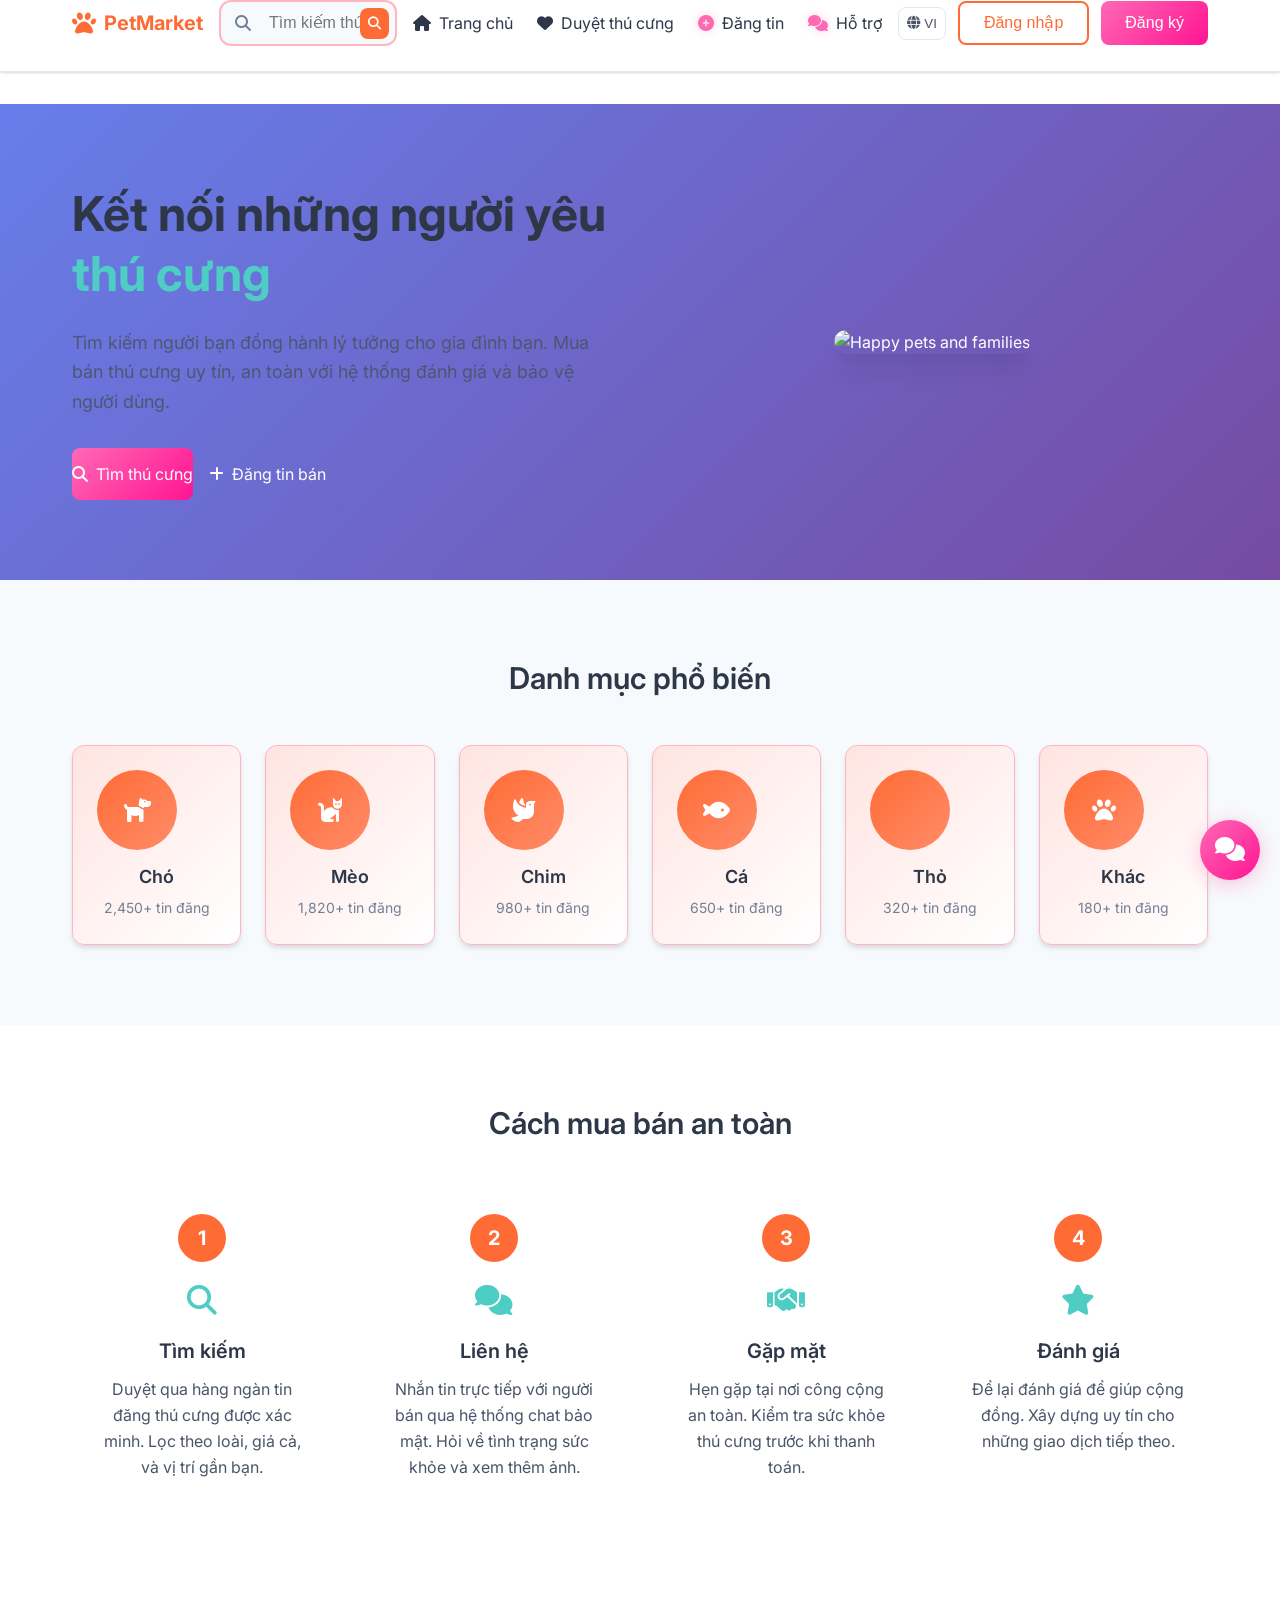
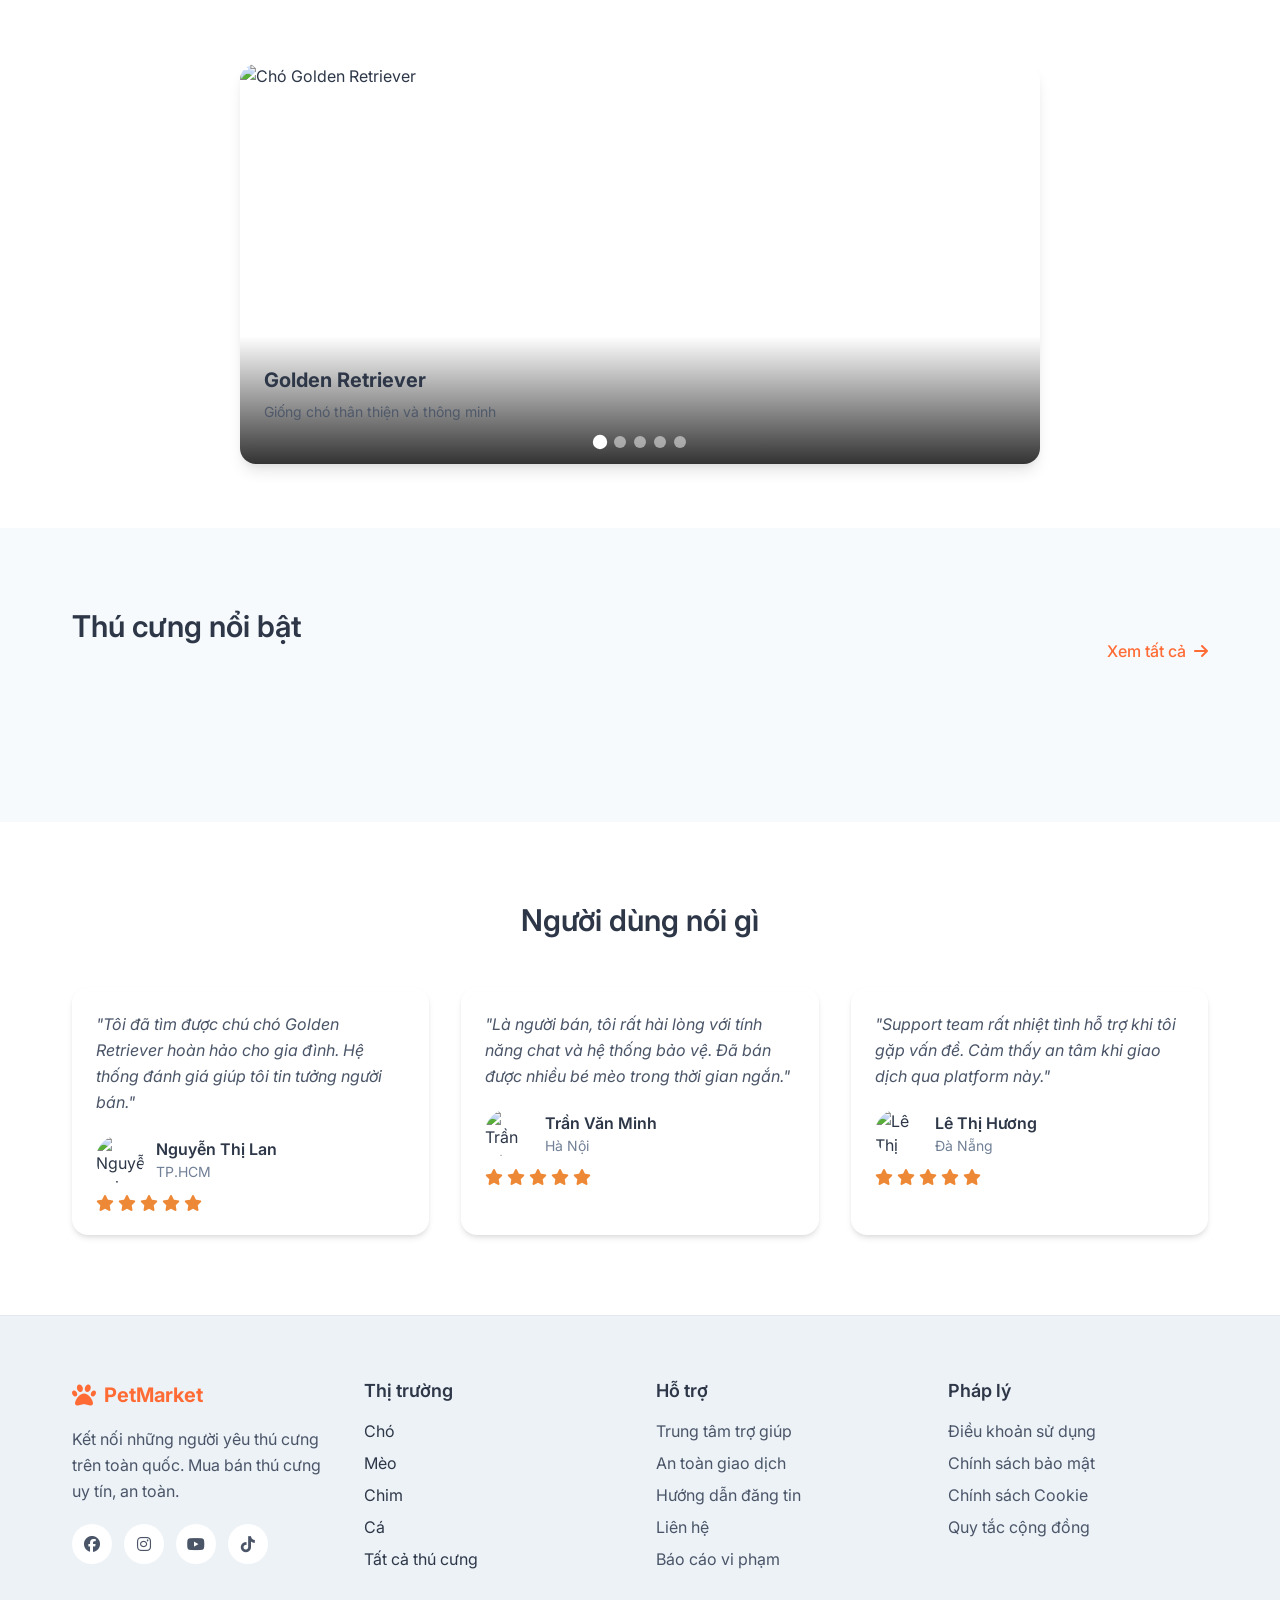
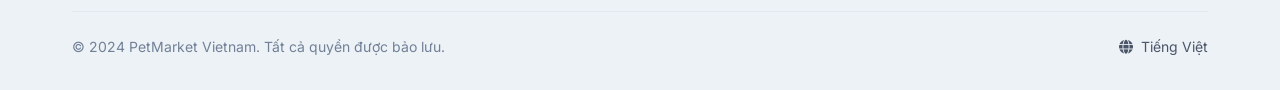
==== commit d76a4289: "Remove demo data, update paw animations, create separate admin/support pages Co-authored-by: ZewK3 <" ====
--- a/index.html
+++ b/index.html
@@ -95,10 +95,10 @@
                         <i class="fas fa-plus-circle cute-icon"></i>
                         <span data-i18n="nav.sell">Đăng tin</span>
                     </button>
-                    <button class="nav-link nav-btn" data-section="admin-portal" onclick="checkAuthentication('admin')" style="display: none;" id="admin-nav">
+                    <a href="admin.html" class="nav-link nav-btn" style="display: none;" id="admin-nav">
                         <i class="fas fa-cog cute-icon"></i>
                         <span data-i18n="nav.admin">Quản trị</span>
-                    </button>
+                    </a>
                     <button class="nav-link nav-btn" data-section="chat-portal">
                         <i class="fas fa-comments cute-icon"></i>
                         <span data-i18n="nav.support">Hỗ trợ</span>
@@ -729,172 +729,6 @@
             </div>
         </section>
 
-        <!-- Admin Panel Section -->
-        <section id="admin-portal" class="page-section" style="display: none;">
-            <div class="container">
-                <div class="admin-header">
-                    <h1 class="section-title cute-icon">
-                        <i class="fas fa-crown"></i> Quản trị viên
-                    </h1>
-                    <p class="section-subtitle">Quản lý hệ thống và người dùng</p>
-                </div>
-
-                <!-- Admin Stats Dashboard -->
-                <div class="admin-stats">
-                    <div class="stat-card">
-                        <div class="stat-icon">
-                            <i class="fas fa-users cute-icon"></i>
-                        </div>
-                        <div class="stat-content">
-                            <h3 class="stat-number" id="total-users">0</h3>
-                            <p class="stat-label">Người dùng</p>
-                        </div>
-                    </div>
-                    <div class="stat-card">
-                        <div class="stat-icon">
-                            <i class="fas fa-paw cute-icon"></i>
-                        </div>
-                        <div class="stat-content">
-                            <h3 class="stat-number" id="total-pets">0</h3>
-                            <p class="stat-label">Tổng thú cưng</p>
-                        </div>
-                    </div>
-                    <div class="stat-card">
-                        <div class="stat-icon">
-                            <i class="fas fa-clock cute-icon"></i>
-                        </div>
-                        <div class="stat-content">
-                            <h3 class="stat-number" id="pending-approval">0</h3>
-                            <p class="stat-label">Chờ duyệt</p>
-                        </div>
-                    </div>
-                    <div class="stat-card">
-                        <div class="stat-icon">
-                            <i class="fas fa-chart-line cute-icon"></i>
-                        </div>
-                        <div class="stat-content">
-                            <h3 class="stat-number" id="revenue-today">0</h3>
-                            <p class="stat-label">Doanh thu hôm nay</p>
-                        </div>
-                    </div>
-                </div>
-
-                <!-- Admin Controls -->
-                <div class="admin-tabs">
-                    <button class="tab-btn active" data-tab="pending-listings">
-                        <i class="fas fa-clock"></i> Tin đăng chờ duyệt
-                    </button>
-                    <button class="tab-btn" data-tab="user-management">
-                        <i class="fas fa-users"></i> Quản lý người dùng  
-                    </button>
-                    <button class="tab-btn" data-tab="reports">
-                        <i class="fas fa-flag"></i> Báo cáo vi phạm
-                    </button>
-                    <button class="tab-btn" data-tab="system-settings">
-                        <i class="fas fa-cog"></i> Cài đặt hệ thống
-                    </button>
-                </div>
-
-                <!-- Tab Content -->
-                <div class="tab-content active" id="pending-listings">
-                    <div class="admin-section-header">
-                        <h3>Tin đăng chờ duyệt</h3>
-                        <div class="admin-filters">
-                            <select id="listing-type-filter">
-                                <option value="">Tất cả loại</option>
-                                <option value="dog">Chó</option>
-                                <option value="cat">Mèo</option>
-                                <option value="bird">Chim</option>
-                                <option value="other">Khác</option>
-                            </select>
-                            <button class="btn btn-primary" onclick="loadPendingListings()">
-                                <i class="fas fa-sync"></i> Làm mới
-                            </button>
-                        </div>
-                    </div>
-                    <div class="pending-listings-grid" id="pending-listings-grid">
-                        <!-- Pending listings will be loaded here -->
-                        <div class="cute-message">
-                            <i class="fas fa-heart love-icon"></i>
-                            <p>Hiện tại không có tin đăng nào chờ duyệt</p>
-                        </div>
-                    </div>
-                </div>
-
-                <div class="tab-content" id="user-management">
-                    <div class="admin-section-header">
-                        <h3>Quản lý người dùng</h3>
-                        <div class="admin-filters">
-                            <input type="text" placeholder="Tìm kiếm người dùng..." id="user-search">
-                            <select id="user-role-filter">
-                                <option value="">Tất cả vai trò</option>
-                                <option value="buyer">Người mua</option>
-                                <option value="seller">Người bán</option>
-                                <option value="admin">Quản trị</option>
-                            </select>
-                        </div>
-                    </div>
-                    <div class="users-table-container">
-                        <table class="admin-table">
-                            <thead>
-                                <tr>
-                                    <th>Người dùng</th>
-                                    <th>Email</th>
-                                    <th>Vai trò</th>
-                                    <th>Trạng thái</th>
-                                    <th>Ngày tham gia</th>
-                                    <th>Hành động</th>
-                                </tr>
-                            </thead>
-                            <tbody id="users-table-body">
-                                <!-- Users will be loaded here -->
-                            </tbody>
-                        </table>
-                    </div>
-                </div>
-
-                <div class="tab-content" id="reports">
-                    <div class="admin-section-header">
-                        <h3>Báo cáo vi phạm</h3>
-                        <div class="admin-filters">
-                            <select id="report-status-filter">
-                                <option value="">Tất cả</option>
-                                <option value="pending">Chờ xử lý</option>
-                                <option value="resolved">Đã xử lý</option>
-                                <option value="dismissed">Đã bỏ qua</option>
-                            </select>
-                        </div>
-                    </div>
-                    <div class="reports-list" id="reports-list">
-                        <!-- Reports will be loaded here -->
-                    </div>
-                </div>
-
-                <div class="tab-content" id="system-settings">
-                    <div class="admin-section-header">
-                        <h3>Cài đặt hệ thống</h3>
-                    </div>
-                    <div class="settings-form">
-                        <div class="setting-group">
-                            <label>Phí giao dịch (%)</label>
-                            <input type="number" id="transaction-fee" value="5" min="0" max="20">
-                        </div>
-                        <div class="setting-group">
-                            <label>Số tin đăng tối đa mỗi người dùng</label>
-                            <input type="number" id="max-listings" value="10" min="1" max="100">
-                        </div>
-                        <div class="setting-group">
-                            <label>Tự động duyệt tin đăng</label>
-                            <input type="checkbox" id="auto-approve">
-                        </div>
-                        <button class="btn btn-primary" onclick="saveSystemSettings()">
-                            <i class="fas fa-save"></i> Lưu cài đặt
-                        </button>
-                    </div>
-                </div>
-            </div>
-        </section>
-
         <!-- Chat Support Section -->
         <section id="chat-portal" class="page-section" style="display: none;">
             <div class="container">
--- a/assets/css/styles.css
+++ b/assets/css/styles.css
@@ -2525,12 +2525,14 @@
 
 /* ===== ADMIN PANEL STYLES ===== */
 
-.admin-header {
+.admin-header,
+.support-header {
   text-align: center;
   margin-bottom: var(--space-8);
 }
 
-.admin-stats {
+.admin-stats,
+.support-stats {
   display: grid;
   grid-template-columns: repeat(auto-fit, minmax(250px, 1fr));
   gap: var(--space-6);
@@ -2542,6 +2544,7 @@
   border-bottom: 2px solid var(--pink-light);
   margin-bottom: var(--space-6);
   gap: var(--space-2);
+  flex-wrap: wrap;
 }
 
 .tab-btn {
@@ -2553,6 +2556,7 @@
   cursor: pointer;
   transition: all var(--transition-normal);
   font-weight: var(--font-medium);
+  white-space: nowrap;
 }
 
 .tab-btn:hover {
@@ -2579,12 +2583,22 @@
   justify-content: space-between;
   align-items: center;
   margin-bottom: var(--space-6);
+  flex-wrap: wrap;
+  gap: var(--space-4);
 }
 
 .admin-filters {
   display: flex;
   gap: var(--space-3);
   align-items: center;
+  flex-wrap: wrap;
+}
+
+.admin-table-container {
+  overflow-x: auto;
+  background: white;
+  border-radius: var(--radius-lg);
+  box-shadow: var(--shadow-md);
 }
 
 .admin-table {
@@ -2593,11 +2607,412 @@
   background: white;
   border-radius: var(--radius-lg);
   overflow: hidden;
-  box-shadow: var(--shadow-md);
+  min-width: 800px;
 }
 
 .admin-table th,
 .admin-table td {
+  padding: var(--space-4);
+  text-align: left;
+  border-bottom: 1px solid var(--border-light);
+}
+
+.admin-table th {
+  background: var(--pink-soft);
+  color: var(--text-primary);
+  font-weight: var(--font-semibold);
+  position: sticky;
+  top: 0;
+  z-index: 10;
+}
+
+.admin-table tr:hover {
+  background: var(--bg-secondary);
+}
+
+.admin-table .no-data {
+  text-align: center;
+  padding: var(--space-8);
+  color: var(--text-secondary);
+}
+
+.action-buttons {
+  display: flex;
+  gap: var(--space-2);
+  align-items: center;
+}
+
+.pet-title strong {
+  display: block;
+  color: var(--text-primary);
+}
+
+.pet-title small {
+  color: var(--text-secondary);
+  font-size: var(--font-size-sm);
+}
+
+.user-info {
+  display: flex;
+  align-items: center;
+  gap: var(--space-3);
+}
+
+.user-avatar {
+  width: 40px;
+  height: 40px;
+  border-radius: var(--radius-full);
+  object-fit: cover;
+}
+
+.status-badge {
+  display: inline-block;
+  padding: var(--space-1) var(--space-2);
+  border-radius: var(--radius-md);
+  font-size: var(--font-size-sm);
+  font-weight: var(--font-medium);
+  text-transform: capitalize;
+}
+
+.status-pending { background: #fef3c7; color: #92400e; }
+.status-approved { background: #d1fae5; color: #065f46; }
+.status-rejected { background: #fee2e2; color: #991b1b; }
+.status-available { background: #dbeafe; color: #1e40af; }
+.status-sold { background: #f3e8ff; color: #7c3aed; }
+.status-resolved { background: #d1fae5; color: #065f46; }
+.status-closed { background: #f3f4f6; color: #374151; }
+.status-in-progress { background: #fef3c7; color: #92400e; }
+
+.role-badge {
+  display: inline-block;
+  padding: var(--space-1) var(--space-2);
+  border-radius: var(--radius-md);
+  font-size: var(--font-size-sm);
+  font-weight: var(--font-medium);
+  text-transform: capitalize;
+}
+
+.role-user { background: #dbeafe; color: #1e40af; }
+.role-admin { background: #fee2e2; color: #991b1b; }
+.role-support { background: #d1fae5; color: #065f46; }
+
+.settings-grid {
+  display: grid;
+  grid-template-columns: repeat(auto-fit, minmax(300px, 1fr));
+  gap: var(--space-6);
+}
+
+.setting-card {
+  background: white;
+  padding: var(--space-6);
+  border-radius: var(--radius-lg);
+  box-shadow: var(--shadow-sm);
+  border: 1px solid var(--border-light);
+}
+
+.setting-card h4 {
+  color: var(--text-primary);
+  margin-bottom: var(--space-2);
+}
+
+.setting-card p {
+  color: var(--text-secondary);
+  margin-bottom: var(--space-4);
+}
+
+.setting-value {
+  font-size: var(--font-size-xl);
+  font-weight: var(--font-bold);
+  color: var(--pink-primary);
+}
+
+/* ===== SUPPORT INTERFACE STYLES ===== */
+
+.support-interface {
+  display: grid;
+  grid-template-columns: 1fr 1fr;
+  gap: var(--space-6);
+  height: calc(100vh - 300px);
+}
+
+.ticket-list-section {
+  display: flex;
+  flex-direction: column;
+}
+
+.section-header {
+  display: flex;
+  justify-content: space-between;
+  align-items: center;
+  margin-bottom: var(--space-4);
+  flex-wrap: wrap;
+  gap: var(--space-3);
+}
+
+.ticket-filters {
+  display: flex;
+  gap: var(--space-3);
+  align-items: center;
+  flex-wrap: wrap;
+}
+
+.ticket-list {
+  flex: 1;
+  overflow-y: auto;
+  border: 1px solid var(--border-light);
+  border-radius: var(--radius-lg);
+  background: white;
+}
+
+.ticket-item {
+  padding: var(--space-4);
+  border-bottom: 1px solid var(--border-light);
+  cursor: pointer;
+  transition: all var(--transition-normal);
+}
+
+.ticket-item:hover {
+  background: var(--pink-soft);
+}
+
+.ticket-item.active {
+  background: var(--pink-light);
+  border-left: 4px solid var(--pink-primary);
+}
+
+.ticket-header {
+  display: flex;
+  justify-content: space-between;
+  align-items: flex-start;
+  margin-bottom: var(--space-2);
+  gap: var(--space-3);
+}
+
+.ticket-info h4 {
+  color: var(--text-primary);
+  margin-bottom: var(--space-1);
+  font-size: var(--font-size-base);
+}
+
+.ticket-user {
+  color: var(--text-secondary);
+  font-size: var(--font-size-sm);
+  margin: 0;
+}
+
+.ticket-meta {
+  display: flex;
+  flex-direction: column;
+  gap: var(--space-1);
+  align-items: flex-end;
+}
+
+.ticket-priority {
+  display: inline-block;
+  padding: 2px var(--space-2);
+  border-radius: var(--radius-sm);
+  font-size: var(--font-size-xs);
+  font-weight: var(--font-medium);
+  text-transform: uppercase;
+}
+
+.priority-high { background: #fee2e2; color: #991b1b; }
+.priority-medium { background: #fef3c7; color: #92400e; }
+.priority-low { background: #dbeafe; color: #1e40af; }
+
+.ticket-preview p {
+  color: var(--text-secondary);
+  font-size: var(--font-size-sm);
+  margin: 0 0 var(--space-1) 0;
+  display: -webkit-box;
+  -webkit-line-clamp: 2;
+  -webkit-box-orient: vertical;
+  overflow: hidden;
+}
+
+.ticket-time {
+  color: var(--text-tertiary);
+  font-size: var(--font-size-xs);
+}
+
+/* Chat Area */
+.chat-area-section {
+  display: flex;
+  flex-direction: column;
+  border: 1px solid var(--border-light);
+  border-radius: var(--radius-lg);
+  background: white;
+  overflow: hidden;
+}
+
+.chat-header {
+  display: flex;
+  justify-content: space-between;
+  align-items: center;
+  padding: var(--space-4);
+  border-bottom: 1px solid var(--border-light);
+  background: var(--pink-soft);
+  gap: var(--space-3);
+}
+
+.chat-user-info {
+  display: flex;
+  align-items: center;
+  gap: var(--space-3);
+}
+
+.user-details h4 {
+  margin: 0 0 var(--space-1) 0;
+  color: var(--text-primary);
+}
+
+.user-details p {
+  margin: 0 0 var(--space-1) 0;
+  color: var(--text-secondary);
+  font-size: var(--font-size-sm);
+}
+
+.chat-actions {
+  display: flex;
+  gap: var(--space-2);
+}
+
+.chat-messages {
+  flex: 1;
+  overflow-y: auto;
+  padding: var(--space-4);
+  display: flex;
+  flex-direction: column;
+  gap: var(--space-3);
+  max-height: 400px;
+}
+
+.message {
+  display: flex;
+  margin-bottom: var(--space-3);
+}
+
+.user-message {
+  justify-content: flex-start;
+}
+
+.support-message {
+  justify-content: flex-end;
+}
+
+.message-content {
+  max-width: 80%;
+  padding: var(--space-3);
+  border-radius: var(--radius-lg);
+  background: var(--bg-secondary);
+}
+
+.support-message .message-content {
+  background: var(--pink-light);
+  color: var(--text-primary);
+}
+
+.message-content p {
+  margin: 0 0 var(--space-1) 0;
+  line-height: 1.5;
+}
+
+.message-time {
+  color: var(--text-tertiary);
+  font-size: var(--font-size-xs);
+}
+
+.chat-input-area {
+  border-top: 1px solid var(--border-light);
+  padding: var(--space-4);
+}
+
+.message-input-container textarea {
+  width: 100%;
+  border: 1px solid var(--border-light);
+  border-radius: var(--radius-md);
+  padding: var(--space-3);
+  resize: vertical;
+  min-height: 80px;
+  font-family: inherit;
+}
+
+.message-actions {
+  display: flex;
+  justify-content: space-between;
+  align-items: center;
+  margin-top: var(--space-3);
+  gap: var(--space-2);
+  flex-wrap: wrap;
+}
+
+.loading-message {
+  display: flex;
+  flex-direction: column;
+  align-items: center;
+  justify-content: center;
+  padding: var(--space-8);
+  color: var(--text-secondary);
+}
+
+.loading-message i {
+  font-size: 2rem;
+  margin-bottom: var(--space-3);
+  color: var(--pink-primary);
+}
+
+/* Mobile responsiveness */
+@media (max-width: 1024px) {
+  .support-interface {
+    grid-template-columns: 1fr;
+    gap: var(--space-4);
+  }
+  
+  .chat-area-section {
+    min-height: 500px;
+  }
+}
+
+@media (max-width: 768px) {
+  .admin-section-header,
+  .section-header {
+    flex-direction: column;
+    align-items: stretch;
+  }
+  
+  .admin-filters,
+  .ticket-filters {
+    justify-content: center;
+  }
+  
+  .admin-tabs {
+    overflow-x: auto;
+    flex-wrap: nowrap;
+  }
+  
+  .tab-btn {
+    flex-shrink: 0;
+  }
+  
+  .chat-header {
+    flex-direction: column;
+    align-items: stretch;
+    gap: var(--space-3);
+  }
+  
+  .message-actions {
+    justify-content: center;
+  }
+  
+  .admin-stats,
+  .support-stats {
+    grid-template-columns: repeat(2, 1fr);
+  }
+  
+  .settings-grid {
+    grid-template-columns: 1fr;
+  }
+}
   padding: var(--space-4);
   text-align: left;
   border-bottom: 1px solid var(--pink-light);
@@ -3448,25 +3863,31 @@
   filter: drop-shadow(0 2px 4px rgba(255, 192, 203, 0.2));
 }
 
-/* Floating animation */
+/* Floating animation with fade in/out effects */
 @keyframes float {
   0% {
     opacity: 0;
-    transform: translateY(100vh) translateX(0) rotate(0deg) scale(0.8);
+    transform: translateY(100vh) scale(0.8);
   }
   10% {
+    opacity: 0.3;
+  }
+  20% {
     opacity: 0.6;
   }
   50% {
     opacity: 0.8;
-    transform: translateY(50vh) translateX(20px) rotate(180deg) scale(1);
+    transform: translateY(50vh) scale(1);
+  }
+  80% {
+    opacity: 0.6;
   }
   90% {
-    opacity: 0.4;
+    opacity: 0.3;
   }
   100% {
     opacity: 0;
-    transform: translateY(-10vh) translateX(-20px) rotate(360deg) scale(0.6);
+    transform: translateY(-10vh) scale(0.6);
   }
 }
 
@@ -3535,12 +3956,14 @@
   }
 }
 
-/* Pulse animation for extra cuteness */
+/* Pulse animation for extra cuteness with fade effects */
 @keyframes pawPulse {
   0%, 100% {
+    opacity: 0.6;
     transform: scale(1);
   }
   50% {
+    opacity: 1;
     transform: scale(1.2);
   }
 }
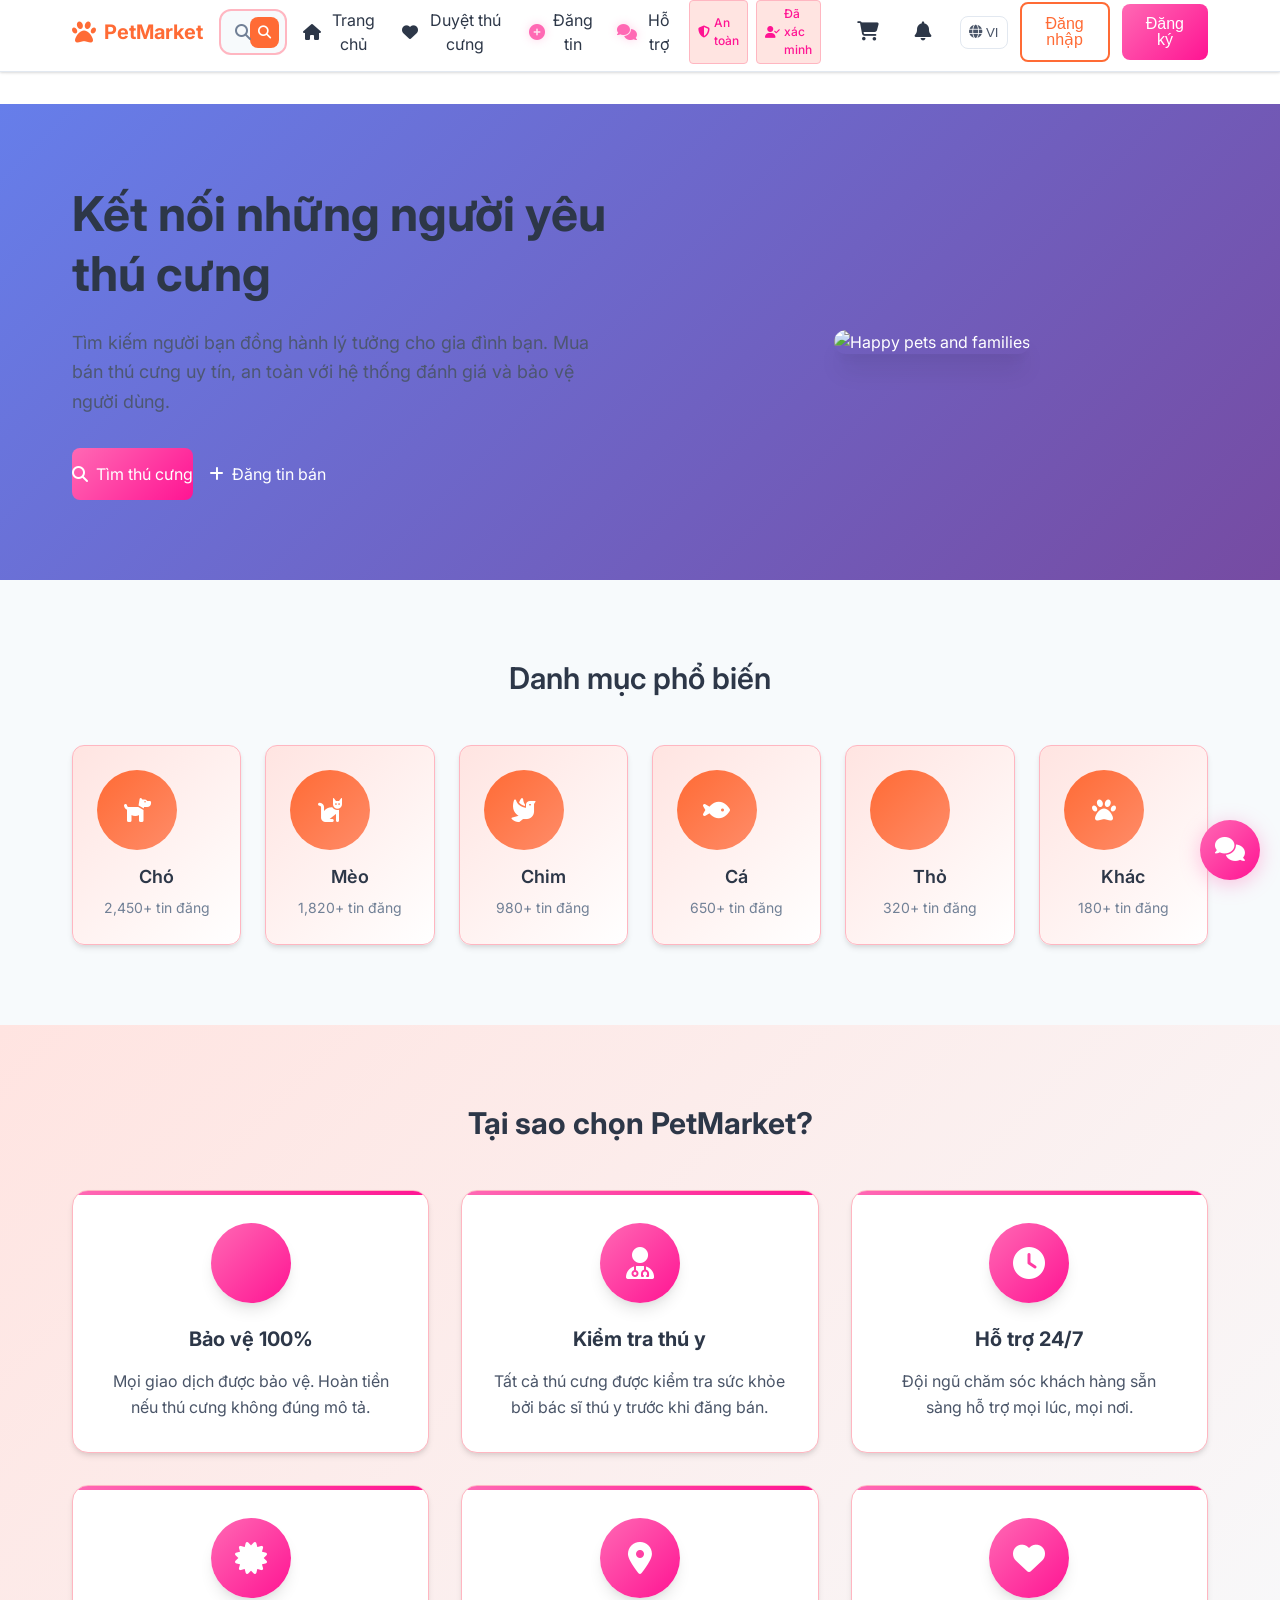
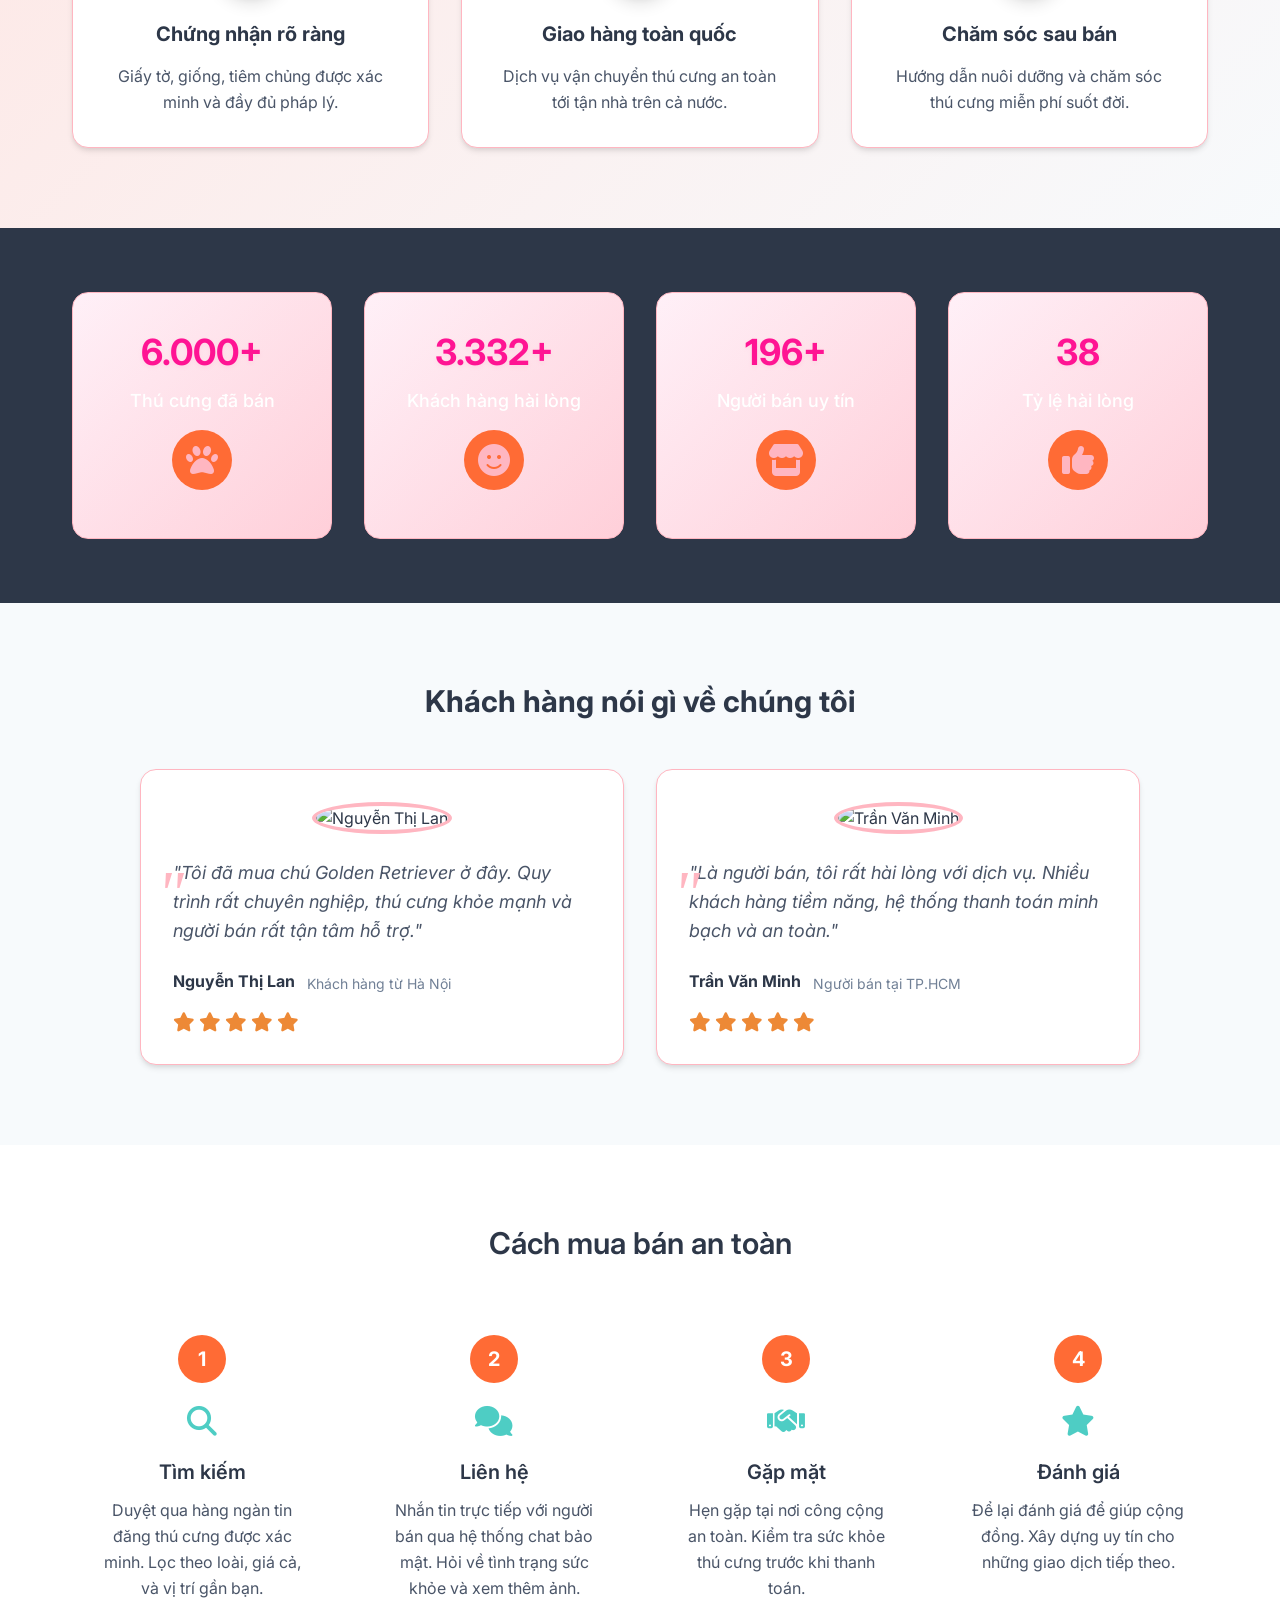
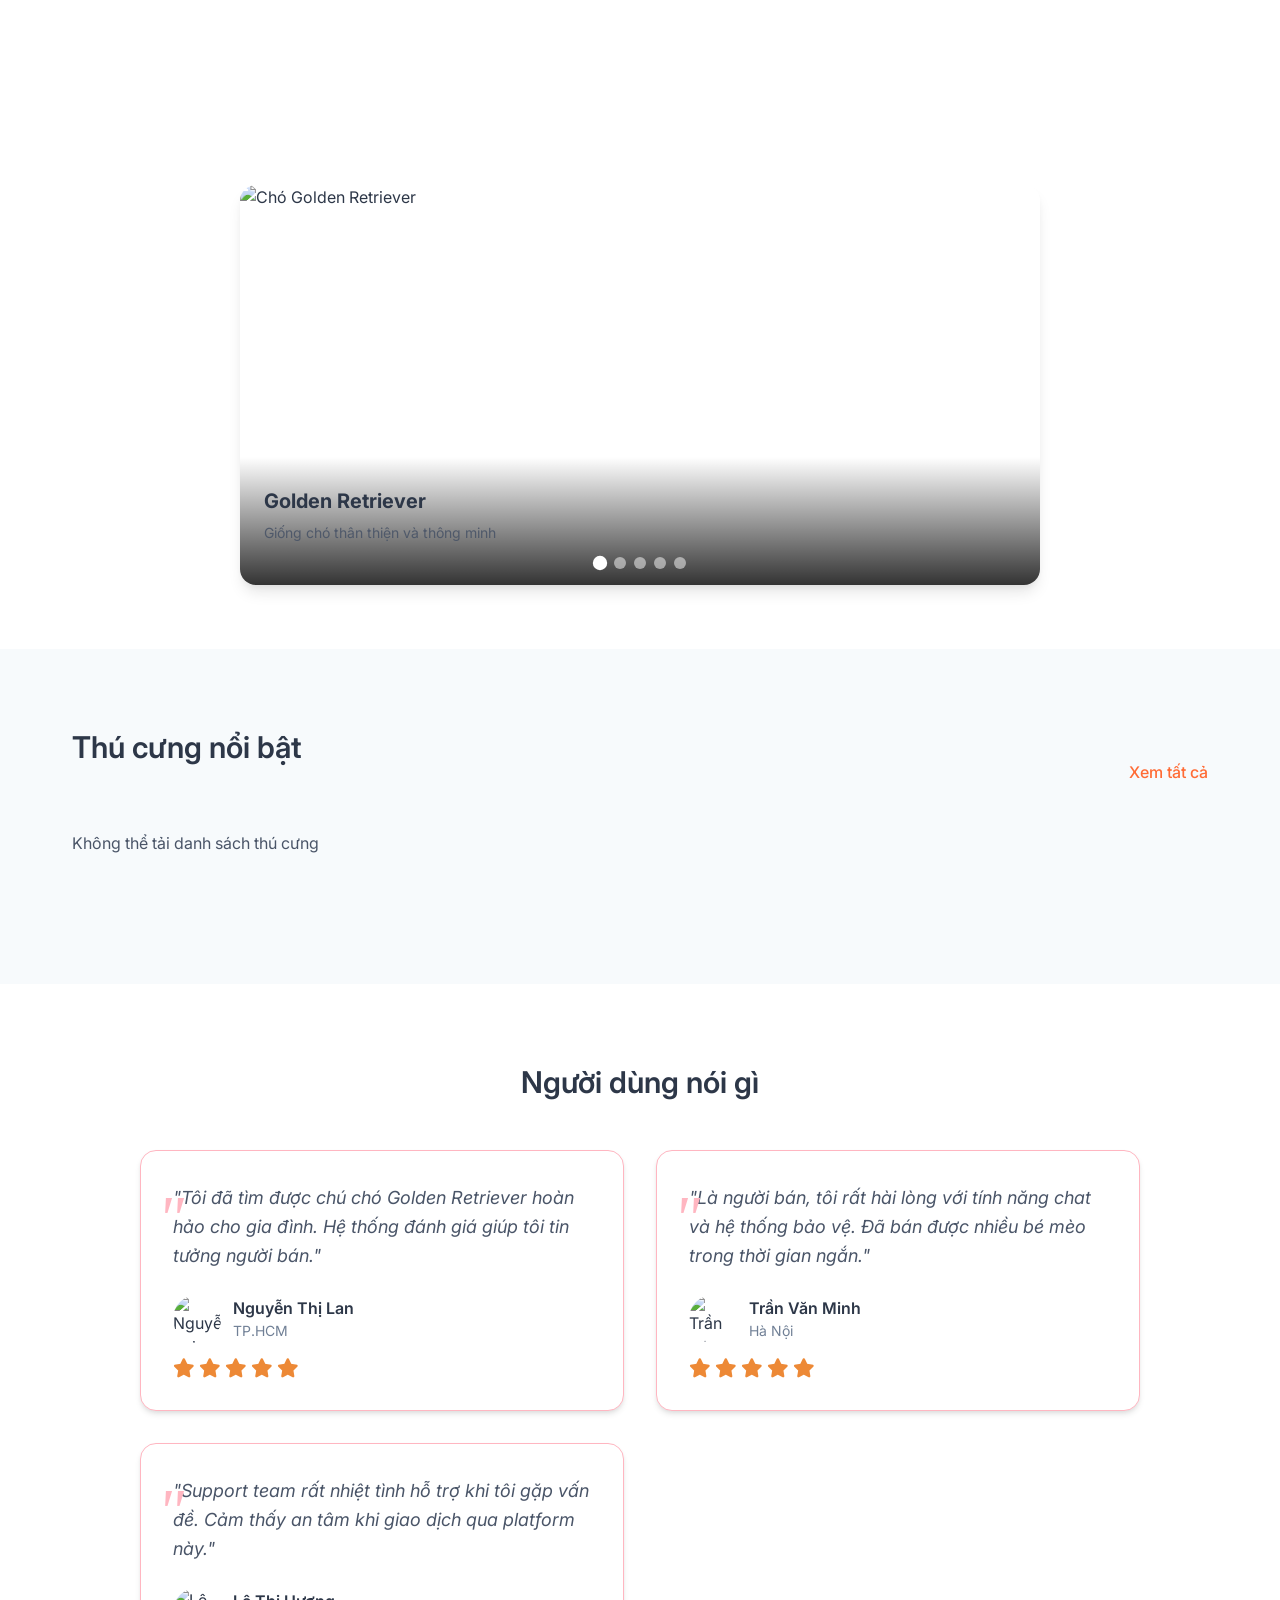
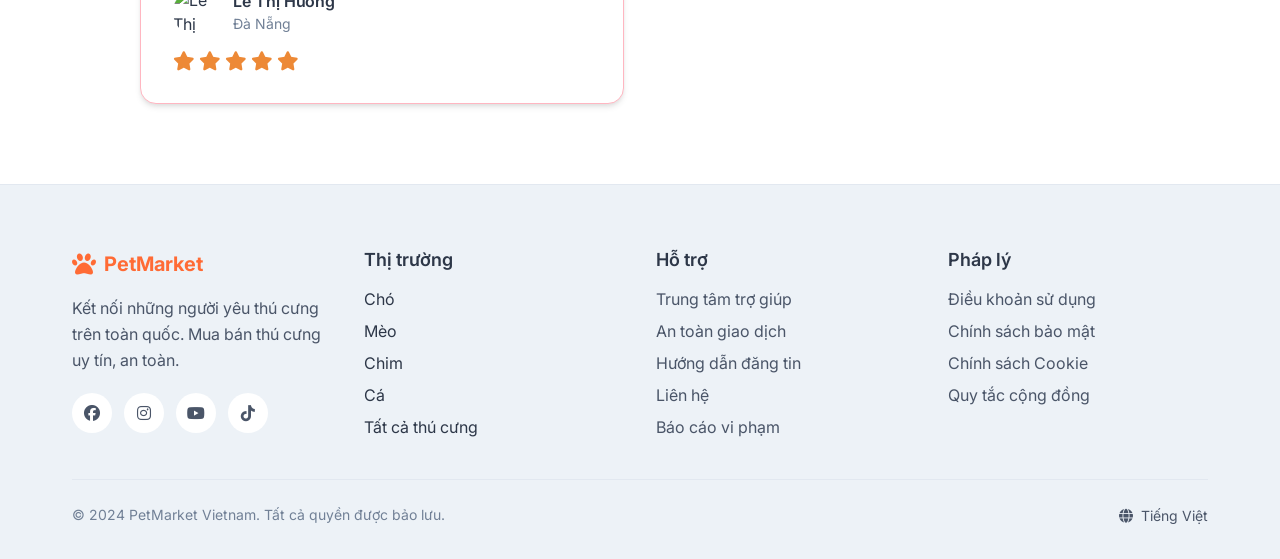
==== commit ef1c89d0: "Add professional marketplace features: deployment guide, enhanced UI with trust indicators, cart/not" ====
--- a/index.html
+++ b/index.html
@@ -107,6 +107,30 @@
                 
                 <!-- User Actions -->
                 <div class="user-actions">
+                    <!-- Trust Indicators -->
+                    <div class="trust-indicators">
+                        <div class="trust-badge">
+                            <i class="fas fa-shield-alt"></i>
+                            <span class="trust-text">An toàn</span>
+                        </div>
+                        <div class="trust-badge">
+                            <i class="fas fa-user-check"></i>
+                            <span class="trust-text">Đã xác minh</span>
+                        </div>
+                    </div>
+                    
+                    <!-- Cart Icon with Badge -->
+                    <button class="cart-icon" id="cart-icon" title="Giỏ hàng">
+                        <i class="fas fa-shopping-cart"></i>
+                        <span class="cart-badge" id="cart-badge">0</span>
+                    </button>
+                    
+                    <!-- Notification Bell -->
+                    <button class="notification-icon" id="notification-icon" title="Thông báo">
+                        <i class="fas fa-bell"></i>
+                        <span class="notification-badge" id="notification-badge" style="display: none;">0</span>
+                    </button>
+                    
                     <!-- Language Toggle -->
                     <button class="lang-toggle" id="lang-toggle" aria-label="Change language">
                         <i class="fas fa-globe"></i>
@@ -290,6 +314,167 @@
                         <h3 class="category-name" data-i18n="categories.others">Khác</h3>
                         <p class="category-count">180+ tin đăng</p>
                     </button>
+                </div>
+            </div>
+        </section>
+
+        <!-- Professional Features -->
+        <section class="features-professional">
+            <div class="container">
+                <h2 class="section-title">Tại sao chọn PetMarket?</h2>
+                <div class="features-grid">
+                    <div class="feature-card">
+                        <div class="feature-icon">
+                            <i class="fas fa-shield-check"></i>
+                        </div>
+                        <h3 class="feature-title">Bảo vệ 100%</h3>
+                        <p class="feature-description">
+                            Mọi giao dịch được bảo vệ. Hoàn tiền nếu thú cưng không đúng mô tả.
+                        </p>
+                    </div>
+                    
+                    <div class="feature-card">
+                        <div class="feature-icon">
+                            <i class="fas fa-user-md"></i>
+                        </div>
+                        <h3 class="feature-title">Kiểm tra thú y</h3>
+                        <p class="feature-description">
+                            Tất cả thú cưng được kiểm tra sức khỏe bởi bác sĩ thú y trước khi đăng bán.
+                        </p>
+                    </div>
+                    
+                    <div class="feature-card">
+                        <div class="feature-icon">
+                            <i class="fas fa-clock"></i>
+                        </div>
+                        <h3 class="feature-title">Hỗ trợ 24/7</h3>
+                        <p class="feature-description">
+                            Đội ngũ chăm sóc khách hàng sẵn sàng hỗ trợ mọi lúc, mọi nơi.
+                        </p>
+                    </div>
+                    
+                    <div class="feature-card">
+                        <div class="feature-icon">
+                            <i class="fas fa-certificate"></i>
+                        </div>
+                        <h3 class="feature-title">Chứng nhận rõ ràng</h3>
+                        <p class="feature-description">
+                            Giấy tờ, giống, tiêm chủng được xác minh và đầy đủ pháp lý.
+                        </p>
+                    </div>
+                    
+                    <div class="feature-card">
+                        <div class="feature-icon">
+                            <i class="fas fa-map-marker-alt"></i>
+                        </div>
+                        <h3 class="feature-title">Giao hàng toàn quốc</h3>
+                        <p class="feature-description">
+                            Dịch vụ vận chuyển thú cưng an toàn tới tận nhà trên cả nước.
+                        </p>
+                    </div>
+                    
+                    <div class="feature-card">
+                        <div class="feature-icon">
+                            <i class="fas fa-heart"></i>
+                        </div>
+                        <h3 class="feature-title">Chăm sóc sau bán</h3>
+                        <p class="feature-description">
+                            Hướng dẫn nuôi dưỡng và chăm sóc thú cưng miễn phí suốt đời.
+                        </p>
+                    </div>
+                </div>
+            </div>
+        </section>
+
+        <!-- Statistics Section -->
+        <section class="stats-section">
+            <div class="container">
+                <div class="stats-grid">
+                    <div class="stat-card">
+                        <div class="stat-number">15,000+</div>
+                        <div class="stat-label">Thú cưng đã bán</div>
+                        <div class="stat-icon">
+                            <i class="fas fa-paw"></i>
+                        </div>
+                    </div>
+                    
+                    <div class="stat-card">
+                        <div class="stat-number">8,500+</div>
+                        <div class="stat-label">Khách hàng hài lòng</div>
+                        <div class="stat-icon">
+                            <i class="fas fa-smile"></i>
+                        </div>
+                    </div>
+                    
+                    <div class="stat-card">
+                        <div class="stat-number">500+</div>
+                        <div class="stat-label">Người bán uy tín</div>
+                        <div class="stat-icon">
+                            <i class="fas fa-store"></i>
+                        </div>
+                    </div>
+                    
+                    <div class="stat-card">
+                        <div class="stat-number">98%</div>
+                        <div class="stat-label">Tỷ lệ hài lòng</div>
+                        <div class="stat-icon">
+                            <i class="fas fa-thumbs-up"></i>
+                        </div>
+                    </div>
+                </div>
+            </div>
+        </section>
+
+        <!-- Testimonials Section -->
+        <section class="testimonials-section">
+            <div class="container">
+                <h2 class="section-title">Khách hàng nói gì về chúng tôi</h2>
+                <div class="testimonials-grid">
+                    <div class="testimonial-card">
+                        <div class="testimonial-avatar">
+                            <img src="https://images.unsplash.com/photo-1494790108755-2616b612b1e6?w=80&h=80&fit=crop&crop=face" alt="Nguyễn Thị Lan">
+                        </div>
+                        <div class="testimonial-content">
+                            <p class="testimonial-text">
+                                "Tôi đã mua chú Golden Retriever ở đây. Quy trình rất chuyên nghiệp, 
+                                thú cưng khỏe mạnh và người bán rất tận tâm hỗ trợ."
+                            </p>
+                            <div class="testimonial-author">
+                                <strong>Nguyễn Thị Lan</strong>
+                                <span>Khách hàng từ Hà Nội</span>
+                            </div>
+                            <div class="testimonial-rating">
+                                <i class="fas fa-star"></i>
+                                <i class="fas fa-star"></i>
+                                <i class="fas fa-star"></i>
+                                <i class="fas fa-star"></i>
+                                <i class="fas fa-star"></i>
+                            </div>
+                        </div>
+                    </div>
+                    
+                    <div class="testimonial-card">
+                        <div class="testimonial-avatar">
+                            <img src="https://images.unsplash.com/photo-1507003211169-0a1dd7228f2d?w=80&h=80&fit=crop&crop=face" alt="Trần Văn Minh">
+                        </div>
+                        <div class="testimonial-content">
+                            <p class="testimonial-text">
+                                "Là người bán, tôi rất hài lòng với dịch vụ. Nhiều khách hàng tiềm năng, 
+                                hệ thống thanh toán minh bạch và an toàn."
+                            </p>
+                            <div class="testimonial-author">
+                                <strong>Trần Văn Minh</strong>
+                                <span>Người bán tại TP.HCM</span>
+                            </div>
+                            <div class="testimonial-rating">
+                                <i class="fas fa-star"></i>
+                                <i class="fas fa-star"></i>
+                                <i class="fas fa-star"></i>
+                                <i class="fas fa-star"></i>
+                                <i class="fas fa-star"></i>
+                            </div>
+                        </div>
+                    </div>
                 </div>
             </div>
         </section>
--- a/assets/css/styles.css
+++ b/assets/css/styles.css
@@ -4300,3 +4300,374 @@
     font-size: 1rem;
   }
 }
+
+/* Professional Marketplace Features */
+
+/* Trust Indicators */
+.trust-indicators {
+  display: flex;
+  gap: var(--space-2);
+  margin-right: var(--space-4);
+}
+
+.trust-badge {
+  display: flex;
+  align-items: center;
+  gap: var(--space-1);
+  background: var(--pink-soft);
+  color: var(--pink-accent);
+  padding: var(--space-1) var(--space-2);
+  border-radius: var(--radius-sm);
+  font-size: var(--font-size-xs);
+  font-weight: var(--font-medium);
+  border: 1px solid var(--pink-light);
+}
+
+.trust-badge i {
+  font-size: 0.75rem;
+}
+
+/* Cart and Notification Icons */
+.cart-icon, .notification-icon {
+  position: relative;
+  background: transparent;
+  border: none;
+  color: var(--text-primary);
+  font-size: 1.2rem;
+  padding: var(--space-2);
+  border-radius: var(--radius-full);
+  cursor: pointer;
+  transition: all var(--transition-fast);
+  margin-right: var(--space-2);
+}
+
+.cart-icon:hover, .notification-icon:hover {
+  background: var(--pink-soft);
+  color: var(--pink-accent);
+  transform: scale(1.1);
+}
+
+.cart-badge, .notification-badge {
+  position: absolute;
+  top: 0;
+  right: 0;
+  background: var(--error-color);
+  color: white;
+  font-size: 0.65rem;
+  font-weight: bold;
+  padding: 0.1rem 0.3rem;
+  border-radius: var(--radius-full);
+  min-width: 16px;
+  height: 16px;
+  display: flex;
+  align-items: center;
+  justify-content: center;
+  animation: pulse 2s infinite;
+}
+
+@keyframes pulse {
+  0% { transform: scale(1); }
+  50% { transform: scale(1.2); }
+  100% { transform: scale(1); }
+}
+
+/* Professional Features Section */
+.features-professional {
+  padding: var(--space-20) 0;
+  background: linear-gradient(135deg, var(--pink-soft) 0%, var(--bg-secondary) 100%);
+}
+
+.features-professional .section-title {
+  text-align: center;
+  margin-bottom: var(--space-12);
+  color: var(--text-primary);
+  font-size: var(--font-size-3xl);
+  font-weight: var(--font-bold);
+}
+
+.features-grid {
+  display: grid;
+  grid-template-columns: repeat(auto-fit, minmax(300px, 1fr));
+  gap: var(--space-8);
+  max-width: 1200px;
+  margin: 0 auto;
+}
+
+.feature-card {
+  background: var(--bg-primary);
+  border-radius: var(--radius-xl);
+  padding: var(--space-8);
+  text-align: center;
+  box-shadow: var(--shadow-md);
+  transition: all var(--transition-normal);
+  border: 1px solid var(--pink-light);
+  position: relative;
+  overflow: hidden;
+}
+
+.feature-card::before {
+  content: '';
+  position: absolute;
+  top: 0;
+  left: 0;
+  right: 0;
+  height: 4px;
+  background: linear-gradient(90deg, var(--pink-primary), var(--pink-accent));
+}
+
+.feature-card:hover {
+  transform: translateY(-8px);
+  box-shadow: var(--shadow-xl);
+  border-color: var(--pink-primary);
+}
+
+.feature-icon {
+  width: 80px;
+  height: 80px;
+  background: linear-gradient(135deg, var(--pink-primary), var(--pink-accent));
+  border-radius: var(--radius-full);
+  display: flex;
+  align-items: center;
+  justify-content: center;
+  margin: 0 auto var(--space-6) auto;
+  font-size: 2rem;
+  color: white;
+  box-shadow: var(--shadow-lg);
+}
+
+.feature-title {
+  font-size: var(--font-size-xl);
+  font-weight: var(--font-bold);
+  color: var(--text-primary);
+  margin: 0 0 var(--space-4) 0;
+}
+
+.feature-description {
+  color: var(--text-secondary);
+  line-height: var(--leading-relaxed);
+  margin: 0;
+}
+
+/* Statistics Section */
+.stats-section {
+  padding: var(--space-16) 0;
+  background: var(--text-primary);
+  color: white;
+}
+
+.stats-grid {
+  display: grid;
+  grid-template-columns: repeat(auto-fit, minmax(200px, 1fr));
+  gap: var(--space-8);
+}
+
+.stats-section .stat-card {
+  background: transparent;
+  border: 2px solid var(--pink-primary);
+  color: white;
+  text-align: center;
+  padding: var(--space-8);
+  border-radius: var(--radius-xl);
+  position: relative;
+  overflow: hidden;
+}
+
+.stats-section .stat-card::before {
+  content: '';
+  position: absolute;
+  top: 0;
+  left: 0;
+  right: 0;
+  bottom: 0;
+  background: linear-gradient(135deg, var(--pink-primary), var(--pink-accent));
+  opacity: 0.1;
+  transition: opacity var(--transition-normal);
+}
+
+.stats-section .stat-card:hover::before {
+  opacity: 0.2;
+}
+
+.stat-number {
+  font-size: var(--font-size-4xl);
+  font-weight: var(--font-bold);
+  color: var(--pink-primary);
+  margin-bottom: var(--space-2);
+  position: relative;
+  z-index: 1;
+}
+
+.stat-label {
+  font-size: var(--font-size-lg);
+  font-weight: var(--font-medium);
+  margin-bottom: var(--space-4);
+  position: relative;
+  z-index: 1;
+}
+
+.stats-section .stat-icon {
+  font-size: 2rem;
+  color: var(--pink-light);
+  position: relative;
+  z-index: 1;
+}
+
+/* Testimonials Section */
+.testimonials-section {
+  padding: var(--space-20) 0;
+  background: var(--bg-secondary);
+}
+
+.testimonials-section .section-title {
+  text-align: center;
+  margin-bottom: var(--space-12);
+  color: var(--text-primary);
+  font-size: var(--font-size-3xl);
+  font-weight: var(--font-bold);
+}
+
+.testimonials-grid {
+  display: grid;
+  grid-template-columns: repeat(auto-fit, minmax(400px, 1fr));
+  gap: var(--space-8);
+  max-width: 1000px;
+  margin: 0 auto;
+}
+
+.testimonial-card {
+  background: var(--bg-primary);
+  border-radius: var(--radius-xl);
+  padding: var(--space-8);
+  box-shadow: var(--shadow-md);
+  transition: all var(--transition-normal);
+  border: 1px solid var(--pink-light);
+  position: relative;
+}
+
+.testimonial-card:hover {
+  transform: translateY(-4px);
+  box-shadow: var(--shadow-lg);
+}
+
+.testimonial-avatar {
+  text-align: center;
+  margin-bottom: var(--space-6);
+}
+
+.testimonial-avatar img {
+  width: 80px;
+  height: 80px;
+  border-radius: var(--radius-full);
+  border: 4px solid var(--pink-light);
+  object-fit: cover;
+}
+
+.testimonial-text {
+  font-size: var(--font-size-lg);
+  line-height: var(--leading-relaxed);
+  color: var(--text-secondary);
+  margin-bottom: var(--space-6);
+  font-style: italic;
+  position: relative;
+}
+
+.testimonial-text::before {
+  content: '"';
+  font-size: 4rem;
+  color: var(--pink-light);
+  position: absolute;
+  top: -1rem;
+  left: -1rem;
+  font-family: serif;
+}
+
+.testimonial-author {
+  margin-bottom: var(--space-4);
+}
+
+.testimonial-author strong {
+  display: block;
+  color: var(--text-primary);
+  font-weight: var(--font-bold);
+  margin-bottom: var(--space-1);
+}
+
+.testimonial-author span {
+  color: var(--text-tertiary);
+  font-size: var(--font-size-sm);
+}
+
+.testimonial-rating {
+  color: var(--warning-color);
+  font-size: 1.2rem;
+}
+
+/* Mobile Responsive Adjustments for Professional Features */
+@media (max-width: 768px) {
+  .trust-indicators {
+    display: none; /* Hide on mobile to save space */
+  }
+  
+  .features-grid {
+    grid-template-columns: 1fr;
+    gap: var(--space-6);
+  }
+  
+  .feature-card {
+    padding: var(--space-6);
+  }
+  
+  .feature-icon {
+    width: 60px;
+    height: 60px;
+    font-size: 1.5rem;
+  }
+  
+  .stats-grid {
+    grid-template-columns: repeat(2, 1fr);
+    gap: var(--space-4);
+  }
+  
+  .stats-section .stat-card {
+    padding: var(--space-6);
+  }
+  
+  .stat-number {
+    font-size: var(--font-size-3xl);
+  }
+  
+  .testimonials-grid {
+    grid-template-columns: 1fr;
+    gap: var(--space-6);
+  }
+  
+  .testimonial-card {
+    padding: var(--space-6);
+  }
+  
+  .testimonial-text {
+    font-size: var(--font-size-base);
+  }
+}
+
+@media (max-width: 480px) {
+  .cart-icon, .notification-icon {
+    font-size: 1rem;
+    padding: var(--space-1);
+  }
+  
+  .cart-badge, .notification-badge {
+    font-size: 0.6rem;
+    min-width: 14px;
+    height: 14px;
+  }
+  
+  .stats-grid {
+    grid-template-columns: 1fr;
+    gap: var(--space-3);
+  }
+  
+  .stat-number {
+    font-size: var(--font-size-2xl);
+  }
+}
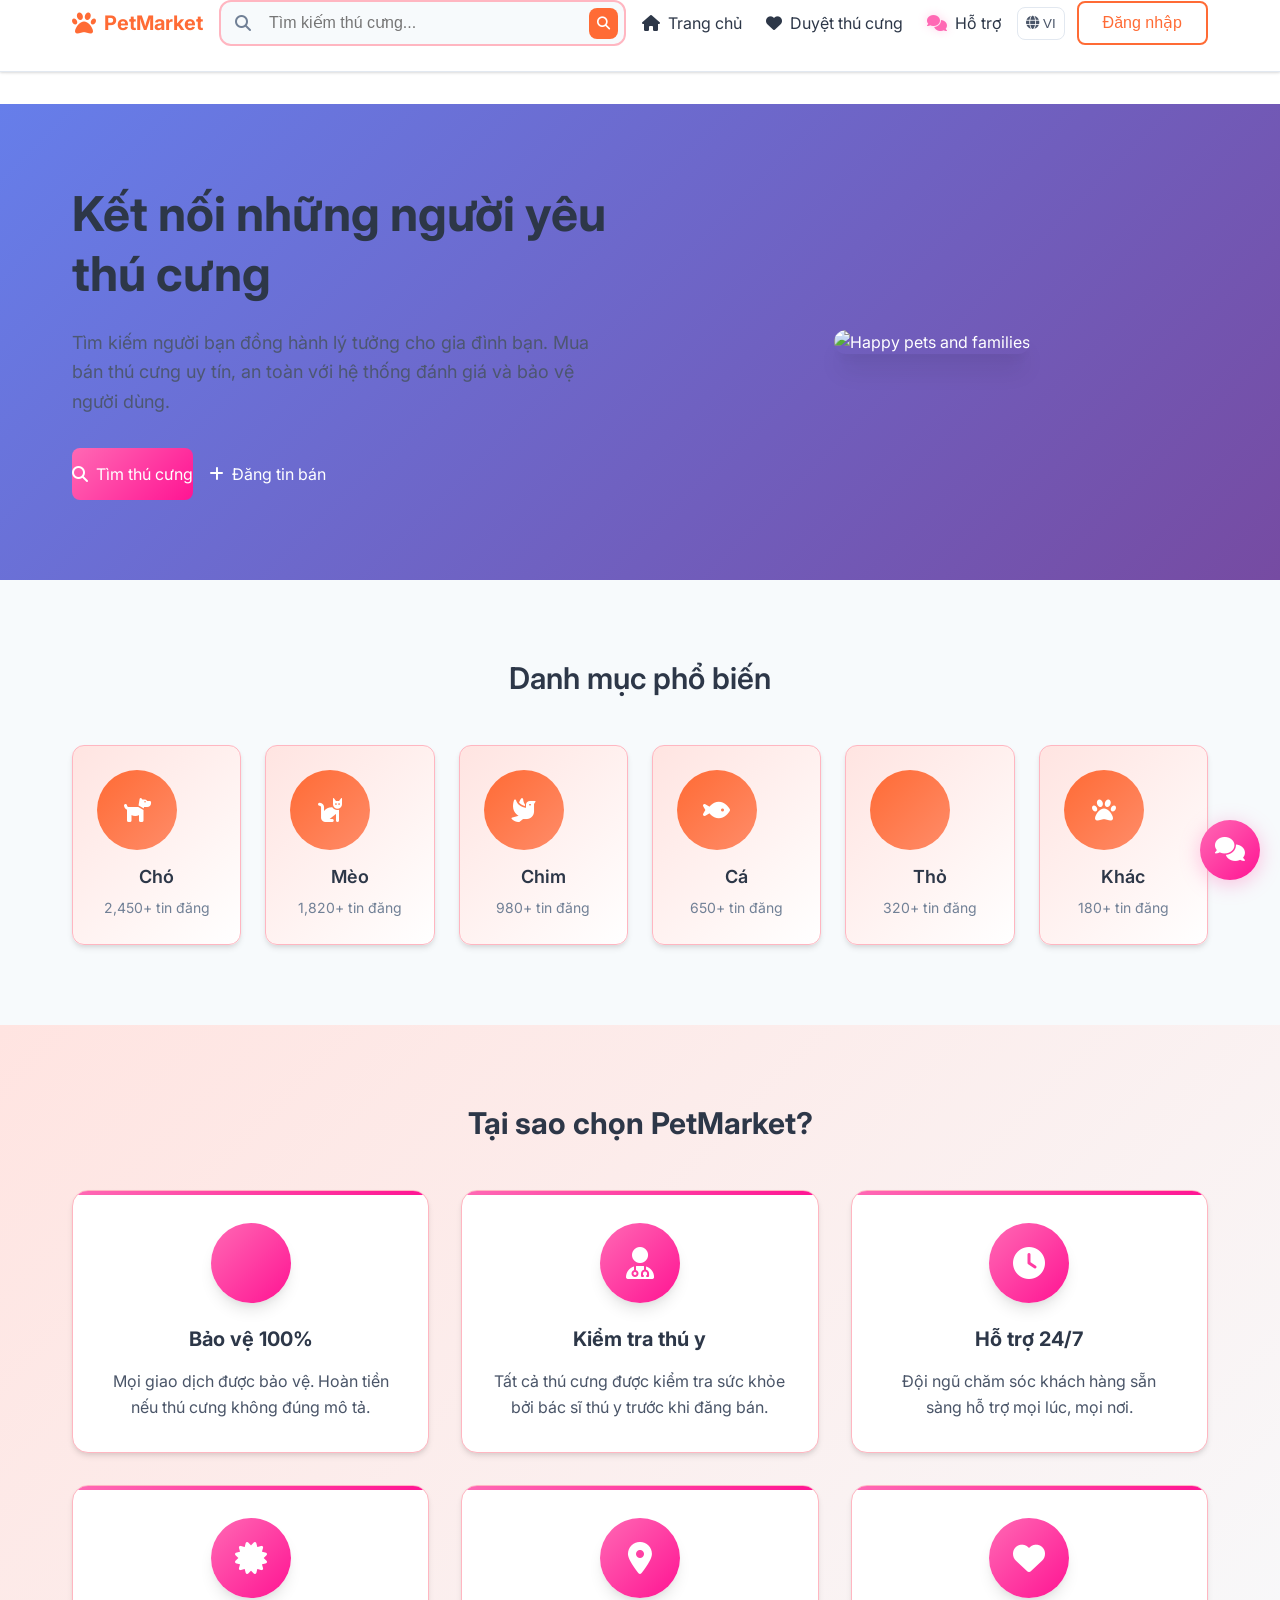
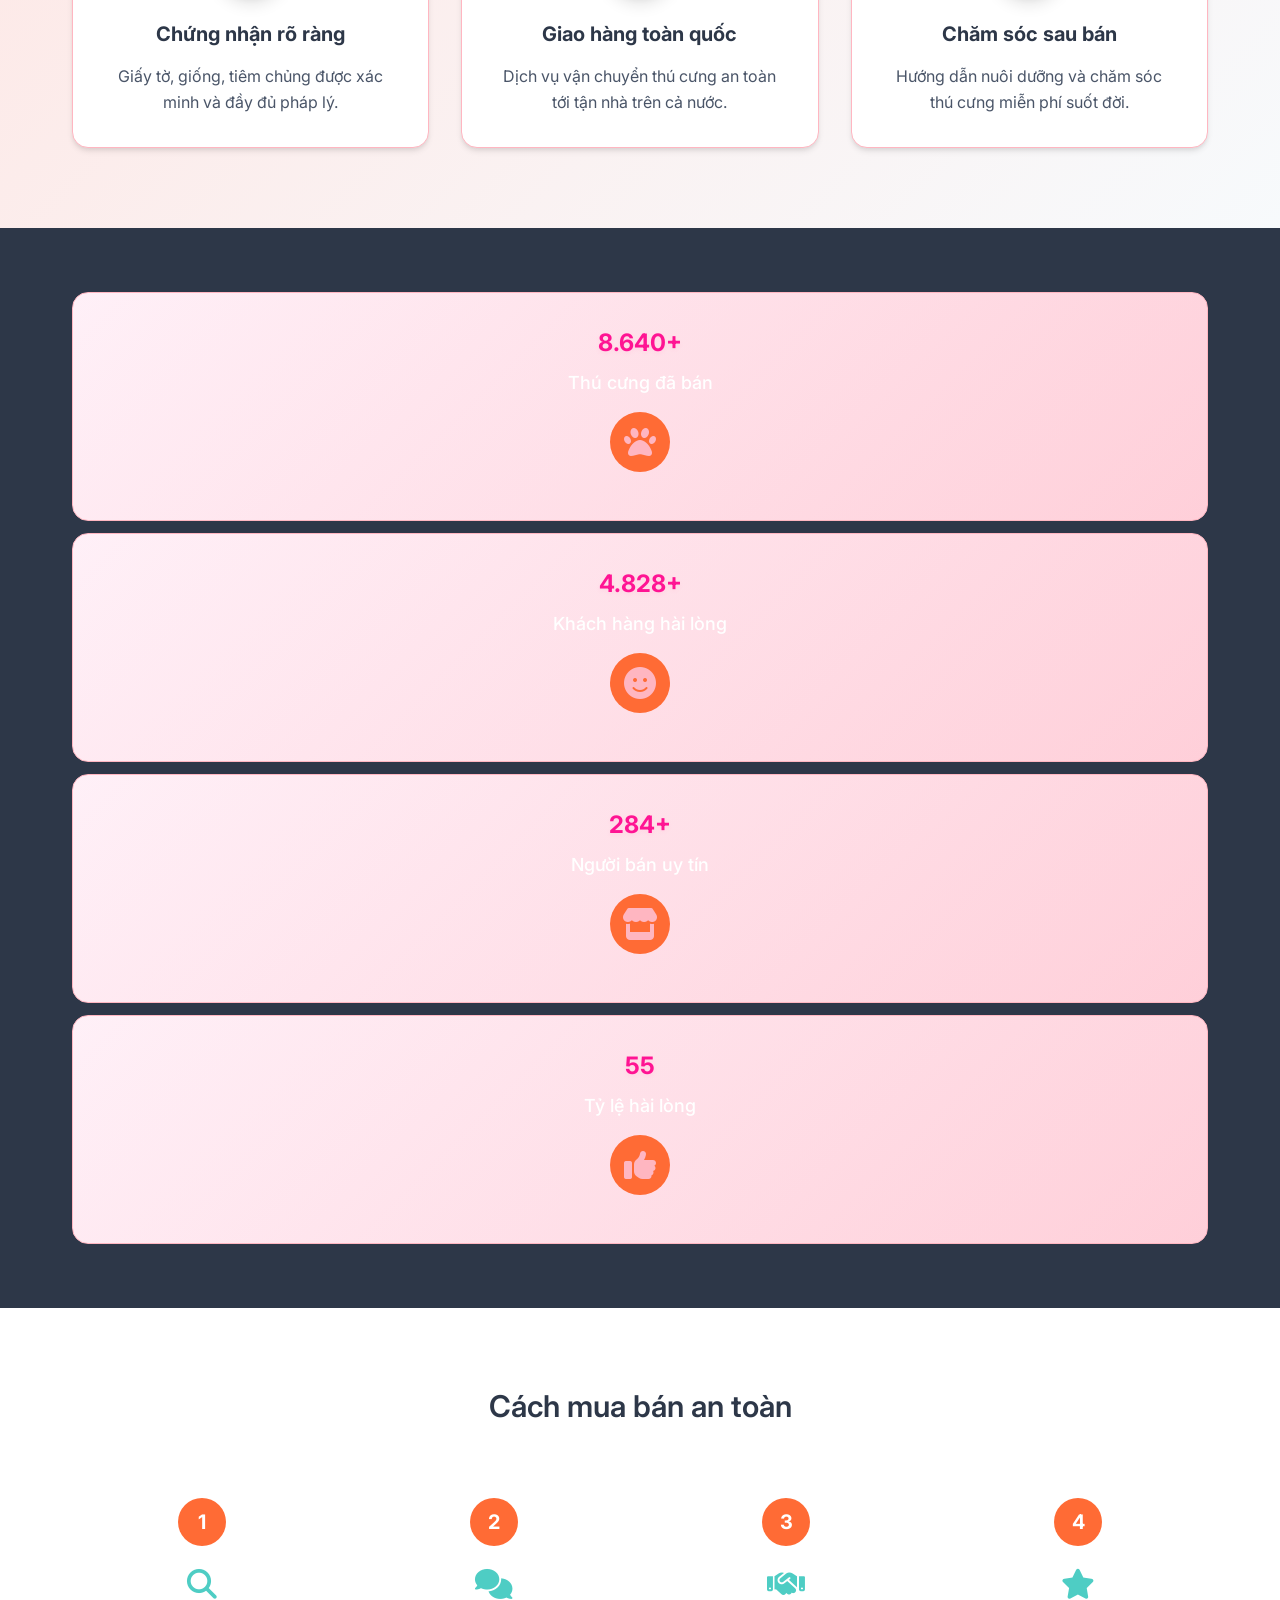
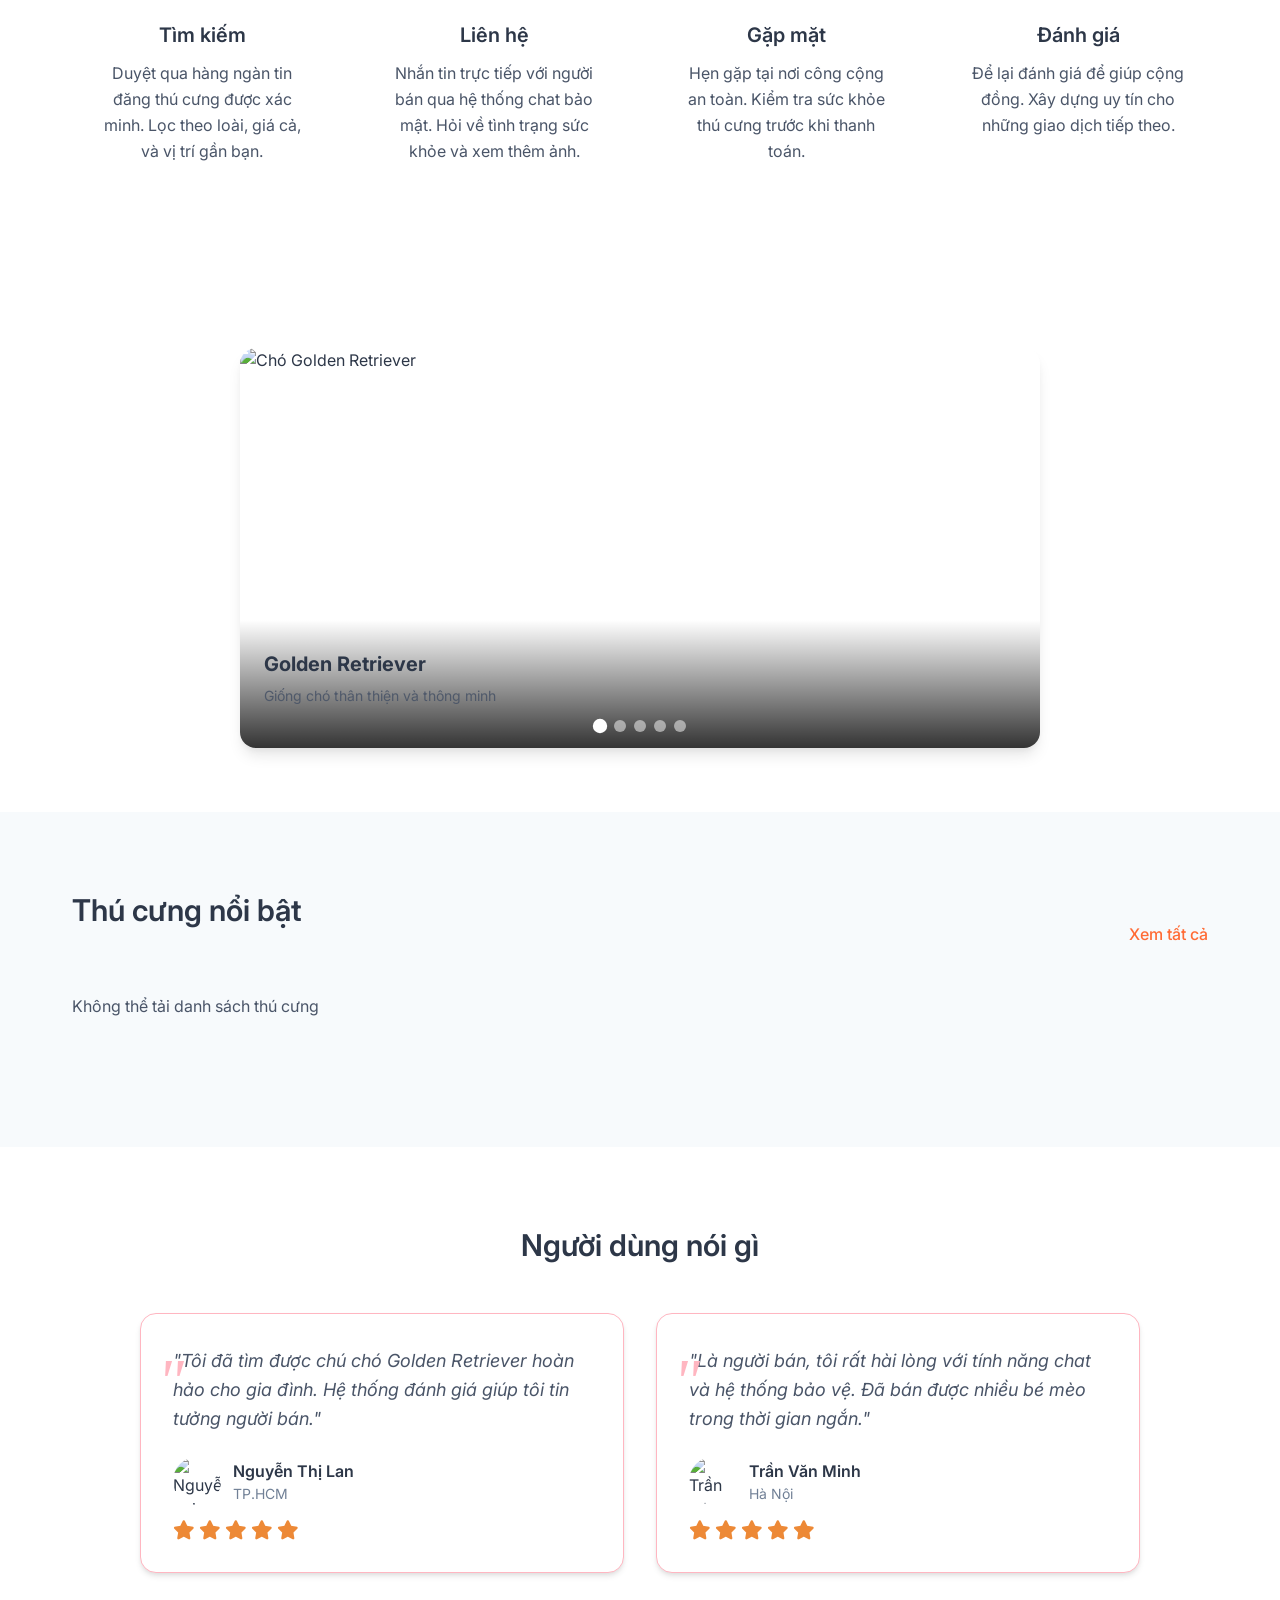
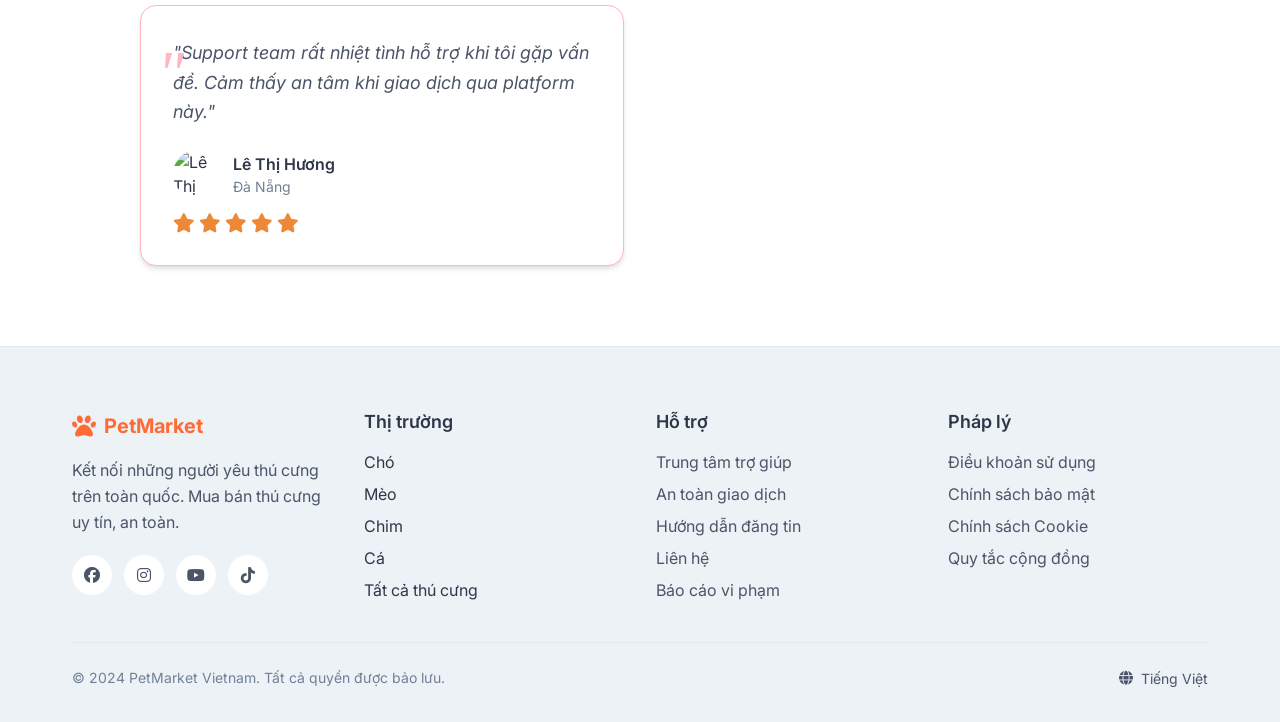
==== commit 9d0a4542: "🎨 Optimize mobile UI, remove redundant elements, improve UX and SEO Co-authored-by: ZewK3 <117955562" ====
--- a/index.html
+++ b/index.html
@@ -6,23 +6,32 @@
     <title>PetMarket Vietnam - Thú Cưng Tại Nhà</title>
     
     <!-- SEO Meta Tags -->
-    <meta name="description" content="Kết nối những người yêu thú cưng trên toàn quốc. Mua bán thú cưng uy tín, an toàn với hệ thống đánh giá và bảo vệ người dùng.">
-    <meta name="keywords" content="thú cưng, mua bán thú cưng, chó mèo, cá cảnh, chim cảnh, Vietnam pets">
+    <meta name="description" content="PetMarket Vietnam - Kết nối những người yêu thú cưng trên toàn quốc. Mua bán thú cưng uy tín, an toàn với hệ thống đánh giá và bảo vệ người dùng. Chó, mèo, cá cảnh, chim cảnh chất lượng cao.">
+    <meta name="keywords" content="thú cưng, mua bán thú cưng, chó mèo, cá cảnh, chim cảnh, Vietnam pets, pet marketplace, thú cưng Việt Nam, chó cảnh, mèo cảnh, động vật nuôi">
     <meta name="author" content="PetMarket Vietnam">
+    <meta name="robots" content="index, follow">
+    <meta name="language" content="vi-VN">
+    <meta name="geo.region" content="VN">
+    <meta name="geo.country" content="Vietnam">
+    
+    <!-- Canonical URL -->
+    <link rel="canonical" href="https://petmarket.vn/">
     
     <!-- Open Graph Meta Tags -->
     <meta property="og:title" content="PetMarket Vietnam - Thú Cưng Tại Nhà">
-    <meta property="og:description" content="Kết nối những người yêu thú cưng trên toàn quốc. Mua bán thú cưng uy tín, an toàn.">
-    <meta property="og:image" content="/assets/img/brand/og-image.jpg">
+    <meta property="og:description" content="Kết nối những người yêu thú cưng trên toàn quốc. Mua bán thú cưng uy tín, an toàn với hệ thống đánh giá và bảo vệ người dùng.">
+    <meta property="og:image" content="https://petmarket.vn/assets/img/brand/og-image.jpg">
     <meta property="og:url" content="https://petmarket.vn">
     <meta property="og:type" content="website">
     <meta property="og:site_name" content="PetMarket Vietnam">
+    <meta property="og:locale" content="vi_VN">
     
     <!-- Twitter Card -->
     <meta name="twitter:card" content="summary_large_image">
     <meta name="twitter:title" content="PetMarket Vietnam - Thú Cưng Tại Nhà">
-    <meta name="twitter:description" content="Kết nối những người yêu thú cưng trên toàn quốc">
-    <meta name="twitter:image" content="/assets/img/brand/twitter-card.jpg">
+    <meta name="twitter:description" content="Kết nối những người yêu thú cưng trên toàn quốc. Mua bán thú cưng uy tín, an toàn.">
+    <meta name="twitter:image" content="https://petmarket.vn/assets/img/brand/twitter-card.jpg">
+    <meta name="twitter:site" content="@PetMarketVN">
     
     <!-- Favicon -->
     <link rel="icon" type="image/svg+xml" href="/assets/img/brand/favicon.svg">
@@ -45,13 +54,44 @@
         "@context": "https://schema.org",
         "@type": "Organization",
         "name": "PetMarket Vietnam",
+        "alternateName": "PetMarket VN",
         "url": "https://petmarket.vn",
         "logo": "https://petmarket.vn/assets/img/brand/logo.svg",
-        "description": "Kết nối những người yêu thú cưng trên toàn quốc",
+        "description": "Kết nối những người yêu thú cưng trên toàn quốc. Mua bán thú cưng uy tín, an toàn.",
+        "address": {
+            "@type": "PostalAddress",
+            "addressCountry": "VN",
+            "addressRegion": "Hồ Chí Minh"
+        },
         "contactPoint": {
             "@type": "ContactPoint",
             "telephone": "+84-xxx-xxx-xxx",
-            "contactType": "customer service"
+            "contactType": "customer service",
+            "availableLanguage": "vi"
+        },
+        "sameAs": [
+            "https://facebook.com/petmarket.vn",
+            "https://instagram.com/petmarket.vn"
+        ],
+        "potentialAction": {
+            "@type": "SearchAction",
+            "target": "https://petmarket.vn/search?q={search_term_string}",
+            "query-input": "required name=search_term_string"
+        }
+    }
+    </script>
+    
+    <!-- Additional Structured Data for Website -->
+    <script type="application/ld+json">
+    {
+        "@context": "https://schema.org",
+        "@type": "WebSite",
+        "name": "PetMarket Vietnam",
+        "url": "https://petmarket.vn",
+        "potentialAction": {
+            "@type": "SearchAction",
+            "target": "https://petmarket.vn/search?q={search_term_string}",
+            "query-input": "required name=search_term_string"
         }
     }
     </script>
@@ -91,10 +131,6 @@
                         <i class="fas fa-heart"></i>
                         <span data-i18n="nav.browse">Duyệt thú cưng</span>
                     </button>
-                    <button class="nav-link nav-btn" data-section="seller-portal" onclick="checkAuthentication('seller')">
-                        <i class="fas fa-plus-circle cute-icon"></i>
-                        <span data-i18n="nav.sell">Đăng tin</span>
-                    </button>
                     <a href="admin.html" class="nav-link nav-btn" style="display: none;" id="admin-nav">
                         <i class="fas fa-cog cute-icon"></i>
                         <span data-i18n="nav.admin">Quản trị</span>
@@ -107,26 +143,14 @@
                 
                 <!-- User Actions -->
                 <div class="user-actions">
-                    <!-- Trust Indicators -->
-                    <div class="trust-indicators">
-                        <div class="trust-badge">
-                            <i class="fas fa-shield-alt"></i>
-                            <span class="trust-text">An toàn</span>
-                        </div>
-                        <div class="trust-badge">
-                            <i class="fas fa-user-check"></i>
-                            <span class="trust-text">Đã xác minh</span>
-                        </div>
-                    </div>
-                    
-                    <!-- Cart Icon with Badge -->
-                    <button class="cart-icon" id="cart-icon" title="Giỏ hàng">
+                    <!-- Cart Icon with Badge (hidden by default, shown when authenticated) -->
+                    <button class="cart-icon" id="cart-icon" title="Giỏ hàng" style="display: none;">
                         <i class="fas fa-shopping-cart"></i>
                         <span class="cart-badge" id="cart-badge">0</span>
                     </button>
                     
-                    <!-- Notification Bell -->
-                    <button class="notification-icon" id="notification-icon" title="Thông báo">
+                    <!-- Notification Bell (hidden by default, shown when authenticated) -->
+                    <button class="notification-icon" id="notification-icon" title="Thông báo" style="display: none;">
                         <i class="fas fa-bell"></i>
                         <span class="notification-badge" id="notification-badge" style="display: none;">0</span>
                     </button>
@@ -140,7 +164,6 @@
                     <!-- Auth Buttons -->
                     <div class="auth-buttons" id="auth-buttons">
                         <button class="btn btn-outline" id="login-btn" data-i18n="auth.login">Đăng nhập</button>
-                        <button class="btn btn-primary" id="register-btn" data-i18n="auth.register">Đăng ký</button>
                     </div>
                     
                     <!-- User Menu (hidden by default) -->
@@ -425,60 +448,6 @@
             </div>
         </section>
 
-        <!-- Testimonials Section -->
-        <section class="testimonials-section">
-            <div class="container">
-                <h2 class="section-title">Khách hàng nói gì về chúng tôi</h2>
-                <div class="testimonials-grid">
-                    <div class="testimonial-card">
-                        <div class="testimonial-avatar">
-                            <img src="https://images.unsplash.com/photo-1494790108755-2616b612b1e6?w=80&h=80&fit=crop&crop=face" alt="Nguyễn Thị Lan">
-                        </div>
-                        <div class="testimonial-content">
-                            <p class="testimonial-text">
-                                "Tôi đã mua chú Golden Retriever ở đây. Quy trình rất chuyên nghiệp, 
-                                thú cưng khỏe mạnh và người bán rất tận tâm hỗ trợ."
-                            </p>
-                            <div class="testimonial-author">
-                                <strong>Nguyễn Thị Lan</strong>
-                                <span>Khách hàng từ Hà Nội</span>
-                            </div>
-                            <div class="testimonial-rating">
-                                <i class="fas fa-star"></i>
-                                <i class="fas fa-star"></i>
-                                <i class="fas fa-star"></i>
-                                <i class="fas fa-star"></i>
-                                <i class="fas fa-star"></i>
-                            </div>
-                        </div>
-                    </div>
-                    
-                    <div class="testimonial-card">
-                        <div class="testimonial-avatar">
-                            <img src="https://images.unsplash.com/photo-1507003211169-0a1dd7228f2d?w=80&h=80&fit=crop&crop=face" alt="Trần Văn Minh">
-                        </div>
-                        <div class="testimonial-content">
-                            <p class="testimonial-text">
-                                "Là người bán, tôi rất hài lòng với dịch vụ. Nhiều khách hàng tiềm năng, 
-                                hệ thống thanh toán minh bạch và an toàn."
-                            </p>
-                            <div class="testimonial-author">
-                                <strong>Trần Văn Minh</strong>
-                                <span>Người bán tại TP.HCM</span>
-                            </div>
-                            <div class="testimonial-rating">
-                                <i class="fas fa-star"></i>
-                                <i class="fas fa-star"></i>
-                                <i class="fas fa-star"></i>
-                                <i class="fas fa-star"></i>
-                                <i class="fas fa-star"></i>
-                            </div>
-                        </div>
-                    </div>
-                </div>
-            </div>
-        </section>
-
         <!-- How It Works -->
         <section class="how-it-works">
             <div class="container">
--- a/assets/css/styles.css
+++ b/assets/css/styles.css
@@ -3628,19 +3628,42 @@
 /* Additional mobile navigation improvements */
 @media (max-width: 768px) {
   .header {
-    padding: var(--space-3) 0;
+    padding: var(--space-2) 0;
   }
   
   .header-content {
-    gap: var(--space-2);
+    gap: var(--space-1);
+    padding: 0 var(--space-3);
+    flex-wrap: nowrap;
+    overflow-x: hidden;
+  }
+  
+  .logo {
+    flex-shrink: 0;
   }
   
   .logo-text {
-    font-size: 1.25rem;
+    font-size: 1.1rem;
+  }
+  
+  .search-container {
+    flex: 1;
+    min-width: 0;
   }
   
   .search-bar {
-    max-width: 180px;
+    max-width: none;
+    width: 100%;
+  }
+  
+  .search-input {
+    font-size: 1rem;
+    padding: var(--space-2);
+  }
+  
+  .user-actions {
+    flex-shrink: 0;
+    gap: var(--space-1);
   }
   
   .nav-primary {
@@ -3649,6 +3672,12 @@
   
   .auth-buttons {
     gap: var(--space-1);
+  }
+  
+  .auth-buttons .btn {
+    padding: var(--space-1) var(--space-2);
+    font-size: 0.875rem;
+    white-space: nowrap;
   }
   
   .btn-sm {
@@ -3663,6 +3692,8 @@
   
   .container {
     padding: 0 var(--space-3);
+    max-width: 100%;
+    overflow-x: hidden;
   }
   
   /* Improve mobile forms */
@@ -4662,6 +4693,71 @@
     height: 14px;
   }
   
+  /* Extreme mobile optimization */
+  .header-content {
+    padding: 0 var(--space-2);
+  }
+  
+  .logo-text {
+    font-size: 1rem;
+  }
+  
+  .search-input {
+    font-size: 0.9rem;
+    padding: var(--space-1);
+  }
+  
+  .auth-buttons .btn {
+    padding: var(--space-1) var(--space-1);
+    font-size: 0.8rem;
+  }
+  
+  .user-actions {
+    gap: 0;
+  }
+  
+  .lang-toggle {
+    font-size: 0.8rem;
+    padding: var(--space-1);
+  }
+  
+  /* Fix mobile overflow */
+  html, body {
+    overflow-x: hidden;
+    max-width: 100vw;
+  }
+  
+  .header {
+    width: 100%;
+    max-width: 100vw;
+    overflow: hidden;
+  }
+  
+  /* Hero section mobile */
+  .hero {
+    padding: var(--space-8) 0;
+  }
+  
+  .hero-title {
+    font-size: 1.5rem;
+    line-height: 1.3;
+  }
+  
+  .hero-subtitle {
+    font-size: 0.9rem;
+  }
+  
+  .hero-actions {
+    flex-direction: column;
+    gap: var(--space-2);
+  }
+  
+  .hero-actions .btn {
+    width: 100%;
+    justify-content: center;
+  }
+}
+  
   .stats-grid {
     grid-template-columns: 1fr;
     gap: var(--space-3);
